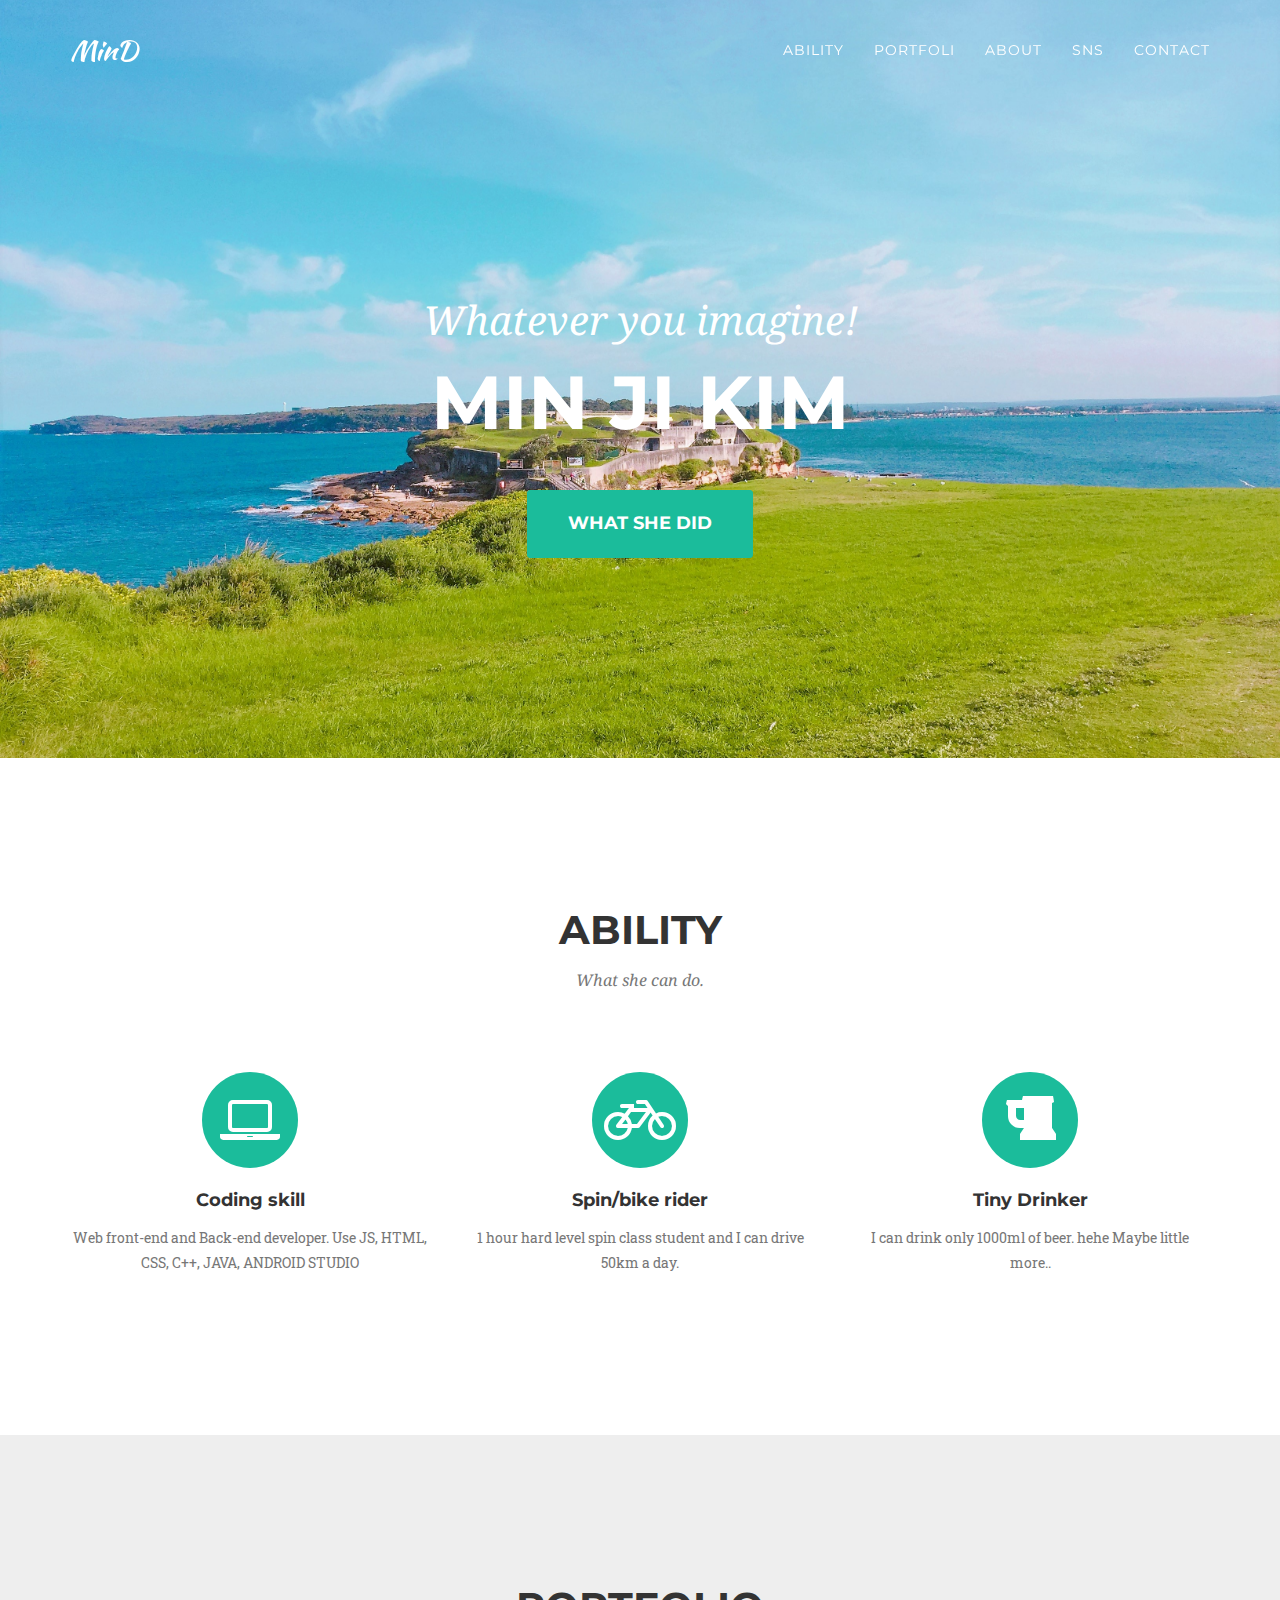
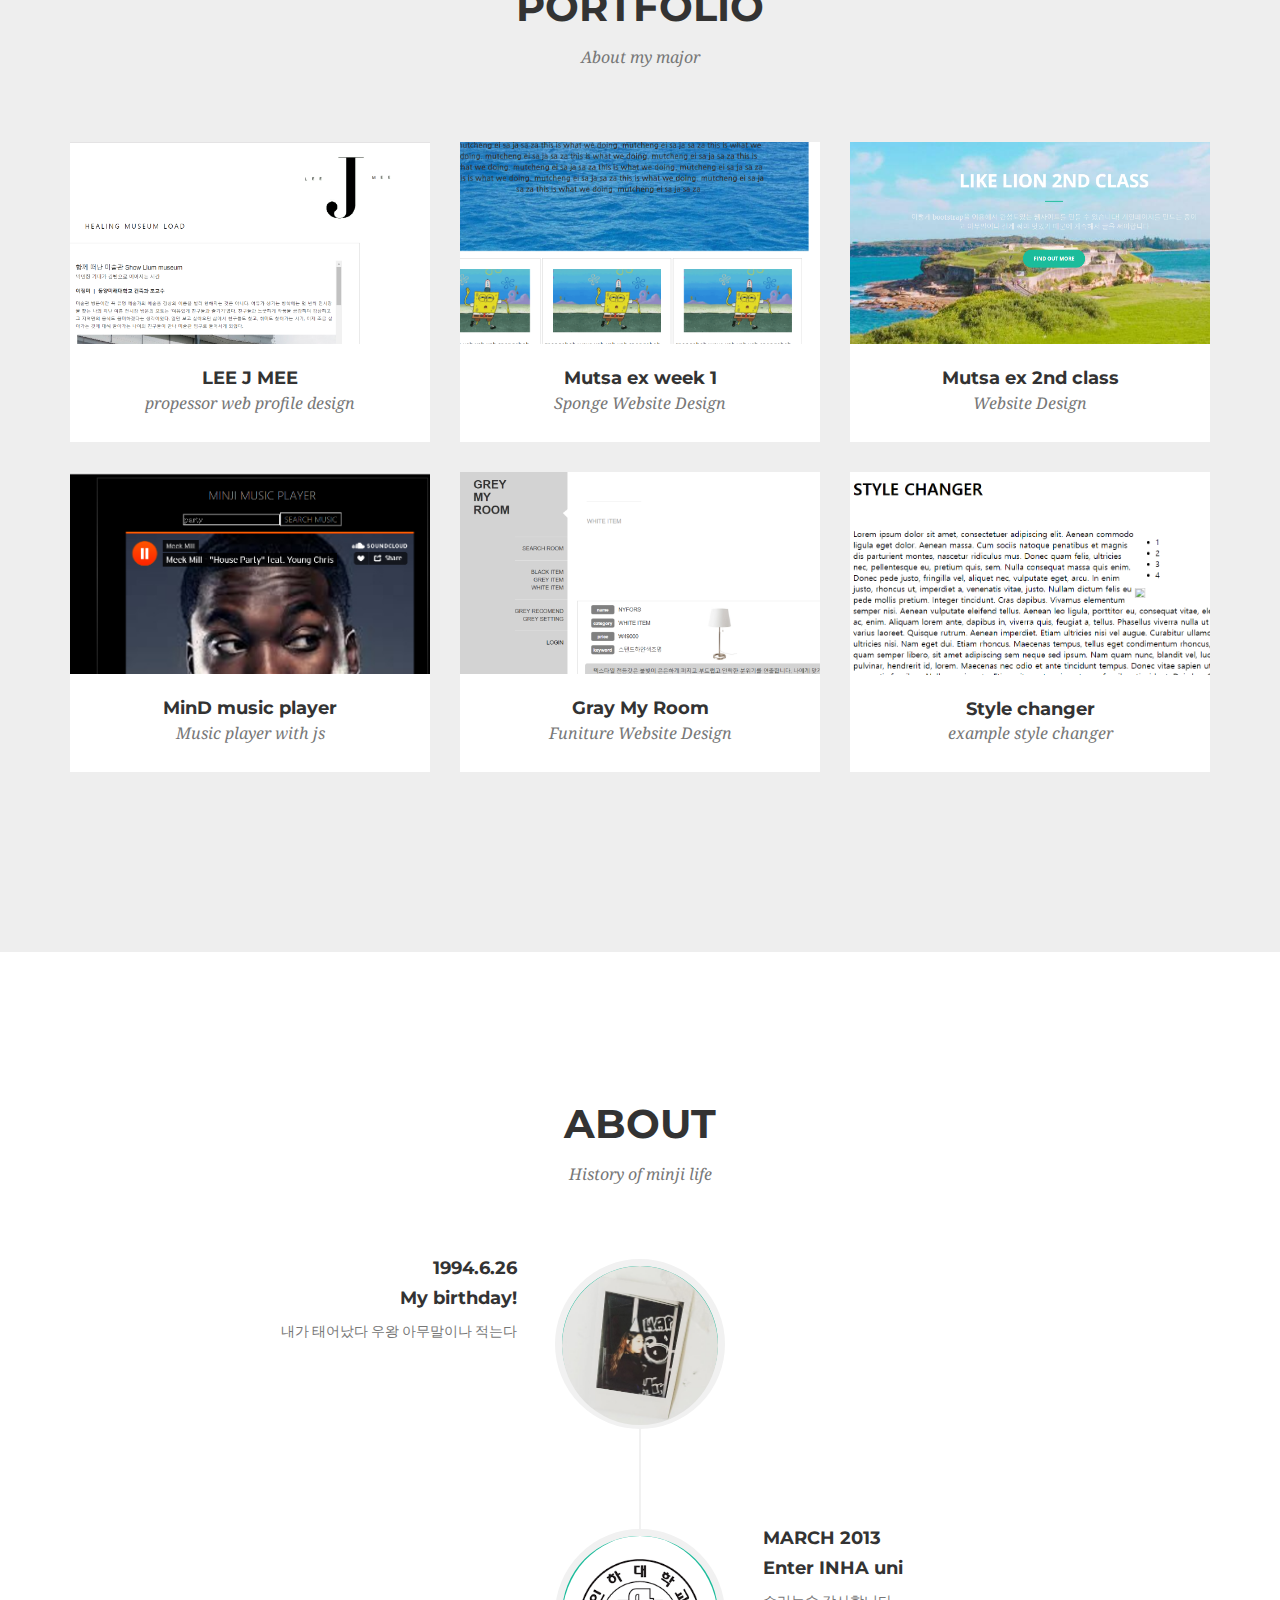
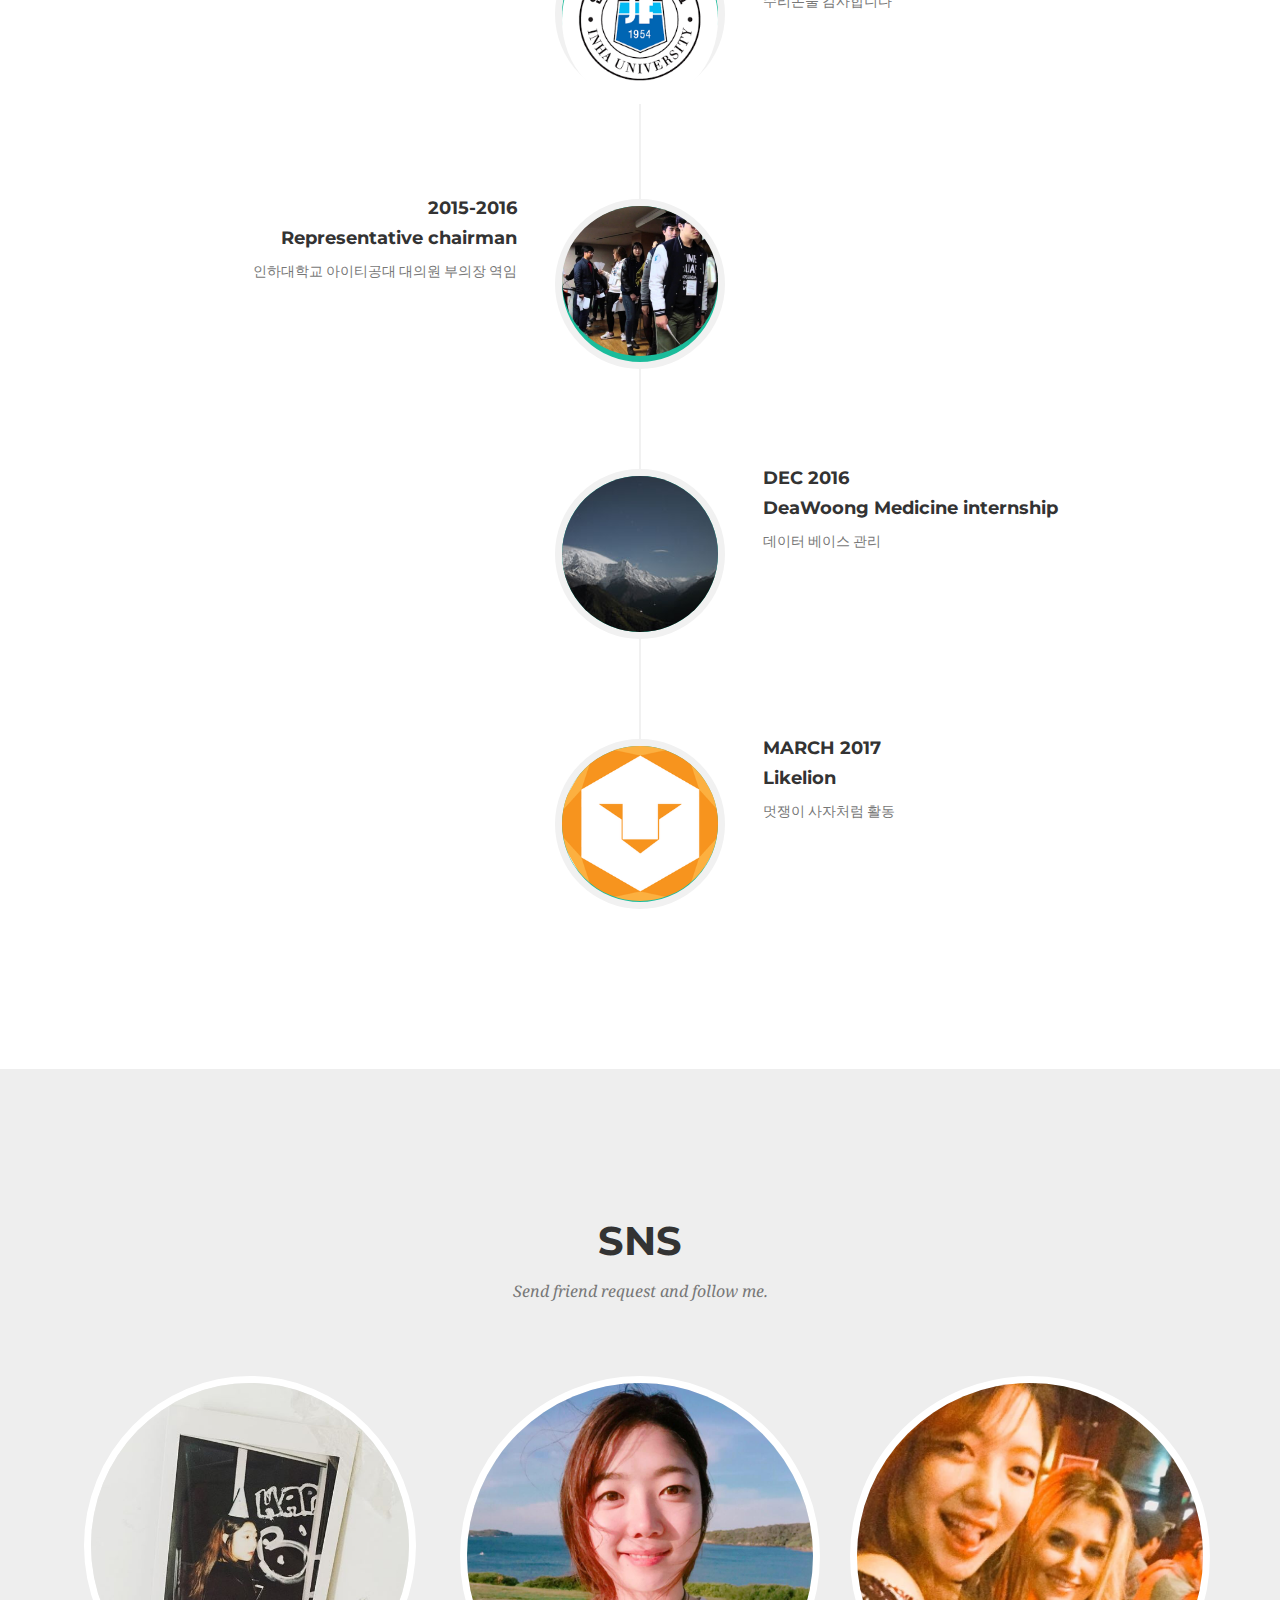
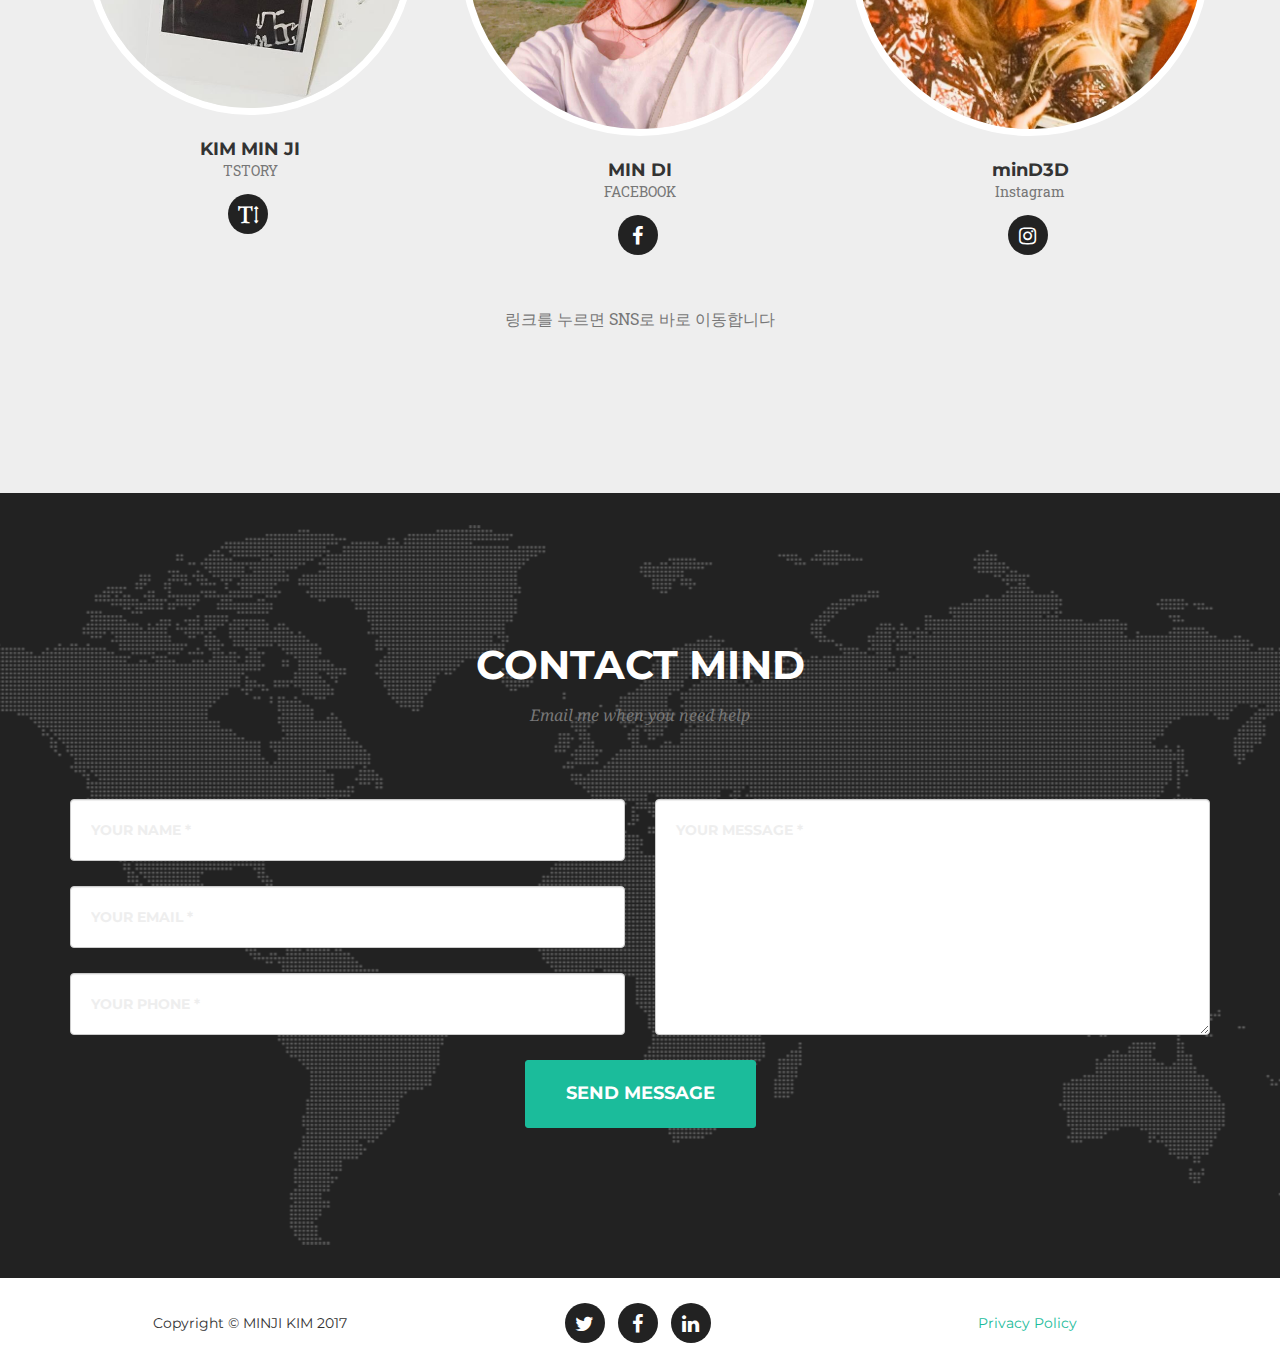
==== index.html @ a7396b7a "a" ====
<!DOCTYPE html>
<html lang="en">

<head>

    <meta charset="utf-8">
    <meta http-equiv="X-UA-Compatible" content="IE=edge">
    <meta name="viewport" content="width=device-width, initial-scale=1">
    <meta name="description" content="">
    <meta name="author" content="">

    <title>MinD profile</title>

    <!-- Bootstrap Core CSS -->
    <link href="vendor/bootstrap/css/bootstrap.min.css" rel="stylesheet">

    <!-- Custom Fonts -->
    <link href="vendor/font-awesome/css/font-awesome.min.css" rel="stylesheet" type="text/css">
    <link href="https://fonts.googleapis.com/css?family=Montserrat:400,700" rel="stylesheet" type="text/css">
    <link href='https://fonts.googleapis.com/css?family=Kaushan+Script' rel='stylesheet' type='text/css'>
    <link href='https://fonts.googleapis.com/css?family=Droid+Serif:400,700,400italic,700italic' rel='stylesheet' type='text/css'>
    <link href='https://fonts.googleapis.com/css?family=Roboto+Slab:400,100,300,700' rel='stylesheet' type='text/css'>

    <!-- Theme CSS -->
    <link href="css/agency.min.css" rel="stylesheet">

    <!-- HTML5 Shim and Respond.js IE8 support of HTML5 elements and media queries -->
    <!-- WARNING: Respond.js doesn't work if you view the page via file:// -->
    <!--[if lt IE 9]>
        <script src="https://oss.maxcdn.com/libs/html5shiv/3.7.0/html5shiv.js" integrity="sha384-0s5Pv64cNZJieYFkXYOTId2HMA2Lfb6q2nAcx2n0RTLUnCAoTTsS0nKEO27XyKcY" crossorigin="anonymous"></script>
        <script src="https://oss.maxcdn.com/libs/respond.js/1.4.2/respond.min.js" integrity="sha384-ZoaMbDF+4LeFxg6WdScQ9nnR1QC2MIRxA1O9KWEXQwns1G8UNyIEZIQidzb0T1fo" crossorigin="anonymous"></script>
    <![endif]-->

</head>

<body id="page-top" class="index">

    <!-- Navigation -->
    <nav id="mainNav" class="navbar navbar-default navbar-custom navbar-fixed-top">
        <div class="container">
            <!-- Brand and toggle get grouped for better mobile display -->
            <div class="navbar-header page-scroll">
                <button type="button" class="navbar-toggle" data-toggle="collapse" data-target="#bs-example-navbar-collapse-1">
                    <span class="sr-only">Toggle navigation</span> Menu <i class="fa fa-bars"></i>
                </button>
                <a class="navbar-brand page-scroll" href="#page-top">MinD</a>
            </div>

            <!-- Collect the nav links, forms, and other content for toggling -->
            <div class="collapse navbar-collapse" id="bs-example-navbar-collapse-1">
                <ul class="nav navbar-nav navbar-right">
                    <li class="hidden">
                        <a href="#page-top"></a>
                    </li>
                    <li>
                        <a class="page-scroll" href="#services">Ability</a>
                    </li>
                    <li>
                        <a class="page-scroll" href="#portfolio">Portfoli</a>
                    </li>
                    <li>
                        <a class="page-scroll" href="#about">About</a>
                    </li>
                    <li>
                        <a class="page-scroll" href="#team">SNS</a>
                    </li>
                    <li>
                        <a class="page-scroll" href="#contact">Contact</a>
                    </li>
                </ul>
            </div>
            <!-- /.navbar-collapse -->
        </div>
        <!-- /.container-fluid -->
    </nav>

    <!-- Header -->
    <header>
        <div class="container">
            <div class="intro-text">
                <div class="intro-lead-in">Whatever you imagine!</div>
                <div class="intro-heading">MIN JI KIM</div>
                <a href="#services" class="page-scroll btn btn-xl">WHAT SHE DID</a>
            </div>
        </div>
    </header>

    <!-- Services Section -->
    <section id="services">
        <div class="container">
            <div class="row">
                <div class="col-lg-12 text-center">
                    <h2 class="section-heading">ability</h2>
                    <h3 class="section-subheading text-muted">What she can do.</h3>
                </div>
            </div>
            <div class="row text-center">
                <div class="col-md-4">
                    <span class="fa-stack fa-4x">
                        <i class="fa fa-circle fa-stack-2x text-primary"></i>
                        <i class="fa fa-laptop fa-stack-1x fa-inverse"></i>
                    </span>
                    <h4 class="service-heading">Coding skill</h4>
                    <p class="text-muted">Web front-end and Back-end developer. Use JS, HTML, CSS, C++, JAVA, ANDROID STUDIO</p>
                </div>
                <div class="col-md-4">
                    <span class="fa-stack fa-4x">
                        <i class="fa fa-circle fa-stack-2x text-primary"></i>
                        <i class="fa fa-bicycle fa-stack-1x fa-inverse"></i>
                    </span>
                    <h4 class="service-heading">Spin/bike rider </h4>
                    <p class="text-muted">1 hour hard level spin class student and I can drive 50km a day.</p>
                </div>
                <div class="col-md-4">
                    <span class="fa-stack fa-4x">
                        <i class="fa fa-circle fa-stack-2x text-primary"></i>
                        <i class="fa fa-beer fa-stack-1x fa-inverse"></i>
                    </span>
                    <h4 class="service-heading">Tiny Drinker</h4>
                    <p class="text-muted">I can drink only 1000ml of beer. hehe Maybe little more..</p>
                </div>
            </div>
        </div>
    </section>

    <!-- Portfolio Grid Section -->
    <section id="portfolio" class="bg-light-gray">
        <div class="container">
            <div class="row">
                <div class="col-lg-12 text-center">
                    <h2 class="section-heading">Portfolio</h2>
                    <h3 class="section-subheading text-muted">About my major</h3>
                </div>
            </div>
            <div class="row">
                <div class="col-md-4 col-sm-6 portfolio-item">
                    <a href="#" class="portfolio-link" data-toggle="modal">
                        <div class="portfolio-hover">
                            <div class="portfolio-hover-content">
                                <i class="fa fa-plus fa-3x"></i>
                            </div>
                        </div>
                        <img src="img/portfolio/roundicons.png" class="img-responsive port" alt="">
                    </a>
                    <div class="portfolio-caption">
                        <h4>LEE J MEE</h4>
                        <p class="text-muted">propessor web profile design</p>
                    </div>
                </div>
                <div class="col-md-4 col-sm-6 portfolio-item">
                    <a href="#" class="portfolio-link" data-toggle="modal">
                        <div class="portfolio-hover">
                            <div class="portfolio-hover-content">
                                <i class="fa fa-plus fa-3x"></i>
                            </div>
                        </div>
                        <img src="img/portfolio/startup-framework.png" class="img-responsive port" alt="">
                    </a>
                    <div class="portfolio-caption">
                        <h4>Mutsa ex week 1</h4>
                        <p class="text-muted">Sponge Website Design</p>
                    </div>
                </div>
                <div class="col-md-4 col-sm-6 portfolio-item">
                    <a href="#" class="portfolio-link" data-toggle="modal">
                        <div class="portfolio-hover">
                            <div class="portfolio-hover-content">
                                <i class="fa fa-plus fa-3x"></i>
                            </div>
                        </div>
                        <img src="img/portfolio/treehouse.png" class="img-responsive port" alt="">
                    </a>
                    <div class="portfolio-caption">
                        <h4>Mutsa ex 2nd class</h4>
                        <p class="text-muted">Website Design</p>
                    </div>
                </div>
            </div>
            <div class="row">
              <div class="col-md-4 col-sm-6 portfolio-item">
                  <a href="#" class="portfolio-link" data-toggle="modal">
                      <div class="portfolio-hover">
                          <div class="portfolio-hover-content">
                              <i class="fa fa-plus fa-3x"></i>
                          </div>
                      </div>
                      <img src="img/portfolio/golden.png" class="img-responsive port" alt="">
                  </a>
                  <div class="portfolio-caption">
                      <h4>MinD music player</h4>
                      <p class="text-muted">Music player with js</p>
                  </div>
              </div>
              <div class="col-md-4 col-sm-6 portfolio-item">
                  <a href="#" class="portfolio-link" data-toggle="modal">
                      <div class="portfolio-hover">
                          <div class="portfolio-hover-content">
                              <i class="fa fa-plus fa-3x"></i>
                          </div>
                      </div>
                      <img src="img/portfolio/escape.png" class="img-responsive port" alt="">
                  </a>
                  <div class="portfolio-caption">
                      <h4>Gray My Room</h4>
                      <p class="text-muted">Funiture Website Design</p>
                  </div>
              </div>
              <div class="col-md-4 col-sm-6 portfolio-item">
                  <a href="#" class="portfolio-link" data-toggle="modal">
                      <div class="portfolio-hover">
                          <div class="portfolio-hover-content">
                              <i class="fa fa-plus fa-3x"></i>
                          </div>
                      </div>
                      <img src="img/portfolio/dreams.png" class="img-responsive port" alt="">
                  </a>
                  <div class="portfolio-caption">
                      <h4>Style changer</h4>
                      <p class="text-muted">example style changer</p>
                  </div>
              </div>
            </div>
          </div>

        </div>

    </section>

    <!-- About Section -->
    <section id="about">
        <div class="container">
            <div class="row">
                <div class="col-lg-12 text-center">
                    <h2 class="section-heading">About</h2>
                    <h3 class="section-subheading text-muted">History of minji life</h3>
                </div>
            </div>
            <div class="row">
                <div class="col-lg-12">
                    <ul class="timeline">
                        <li>
                            <div class="timeline-image">
                                <img class="img-circle img-responsive" src="img/about/1.jpg" alt="">
                            </div>
                            <div class="timeline-panel">
                                <div class="timeline-heading">
                                    <h4>1994.6.26</h4>
                                    <h4 class="subheading">My birthday!</h4>
                                </div>
                                <div class="timeline-body">
                                    <p class="text-muted">내가 태어났다 우왕 아무말이나 적는다 </p>
                                </div>
                            </div>
                        </li>
                        <li class="timeline-inverted">
                            <div class="timeline-image">
                                <img class="img-circle img-responsive" src="img/about/2.jpg" alt="">
                            </div>
                            <div class="timeline-panel">
                                <div class="timeline-heading">
                                    <h4>March 2013</h4>
                                    <h4 class="subheading">Enter INHA uni</h4>
                                </div>
                                <div class="timeline-body">
                                    <p class="text-muted">수리논술 감사합니다</p>
                                </div>
                            </div>
                        </li>
                        <li>
                            <div class="timeline-image">
                                <img class="img-circle img-responsive" src="img/about/3.jpg" alt="">
                            </div>
                            <div class="timeline-panel">
                                <div class="timeline-heading">
                                    <h4>2015-2016</h4>
                                    <h4 class="subheading">Representative chairman</h4>
                                </div>
                                <div class="timeline-body">
                                    <p class="text-muted">인하대학교 아이티공대 대의원 부의장 역임</p>
                                </div>
                            </div>
                        </li>
                        <li class="timeline-inverted">
                            <div class="timeline-image">
                                <img class="img-circle img-responsive" src="img/about/4.jpg" alt="">
                            </div>
                            <div class="timeline-panel">
                                <div class="timeline-heading">
                                    <h4>Dec 2016</h4>
                                    <h4 class="subheading">DeaWoong Medicine internship</h4>
                                </div>
                                <div class="timeline-body">
                                    <p class="text-muted">데이터 베이스 관리</p>
                                </div>
                            </div>
                        </li>  <li class="timeline-inverted">
                              <div class="timeline-image">
                                  <img class="img-circle img-responsive" src="img/about/5.jpg" alt="">
                              </div>
                              <div class="timeline-panel">
                                  <div class="timeline-heading">
                                      <h4>March 2017</h4>
                                      <h4 class="subheading">Likelion</h4>
                                  </div>
                                  <div class="timeline-body">
                                      <p class="text-muted">멋쟁이 사자처럼 활동</p>
                                  </div>
                              </div>
                          </li>
                    </ul>
                </div>
            </div>
        </div>
    </section>

    <!-- Team Section -->
    <section id="team" class="bg-light-gray">
        <div class="container">
            <div class="row">
                <div class="col-lg-12 text-center">
                    <h2 class="section-heading">SNS</h2>
                    <h3 class="section-subheading text-muted">Send friend request and follow me.</h3>
                </div>
            </div>
            <div class="row">
                <div class="col-sm-4">
                    <div class="team-member">
                        <img src="img/team/1.jpg" class="img-responsive img-circle" alt="">
                        <h4>KIM MIN JI</h4>
                        <p class="text-muted">TSTORY</p>
                        <ul class="list-inline social-buttons">
                            <li><a href="#"><i class="fa fa-text-height"></i></a>
                            </li>
                        </ul>
                    </div>
                </div>
                <div class="col-sm-4">
                    <div class="team-member">
                        <img src="img/team/2.jpg" class="img-responsive img-circle" alt="">
                        <h4>MIN DI</h4>
                        <p class="text-muted">FACEBOOK</p>
                        <ul class="list-inline social-buttons">
                            <li><a href="https://www.facebook.com/minD3D"><i class="fa fa-facebook"></i></a>
                            </li>
                        </ul>
                    </div>
                </div>
                <div class="col-sm-4">
                    <div class="team-member">
                        <img src="img/team/3.jpg" class="img-responsive img-circle" alt="">
                        <h4>minD3D</h4>
                        <p class="text-muted">Instagram</p>
                        <ul class="list-inline social-buttons">
                            <li><a href="https://www.instagram.com/mind3d/"><i class="fa fa-instagram"></i></a>
                            </li>
                        </ul>
                    </div>
                </div>
            </div>
            <div class="row">
                <div class="col-lg-8 col-lg-offset-2 text-center">
                    <p class="large text-muted">링크를 누르면 SNS로 바로 이동합니다</p>
                </div>
            </div>
        </div>
    </section>

    <!-- Contact Section -->
    <section id="contact">
        <div class="container">
            <div class="row">
                <div class="col-lg-12 text-center">
                    <h2 class="section-heading">Contact MIND</h2>
                    <h3 class="section-subheading text-muted">Email me when you need help</h3>
                </div>
            </div>
            <div class="row">
                <div class="col-lg-12">
                    <form name="sentMessage" id="contactForm" novalidate>
                        <div class="row">
                            <div class="col-md-6">
                                <div class="form-group">
                                    <input type="text" class="form-control" placeholder="Your Name *" id="name" required data-validation-required-message="Please enter your name.">
                                    <p class="help-block text-danger"></p>
                                </div>
                                <div class="form-group">
                                    <input type="email" class="form-control" placeholder="Your Email *" id="email" required data-validation-required-message="Please enter your email address.">
                                    <p class="help-block text-danger"></p>
                                </div>
                                <div class="form-group">
                                    <input type="tel" class="form-control" placeholder="Your Phone *" id="phone" required data-validation-required-message="Please enter your phone number.">
                                    <p class="help-block text-danger"></p>
                                </div>
                            </div>
                            <div class="col-md-6">
                                <div class="form-group">
                                    <textarea class="form-control" placeholder="Your Message *" id="message" required data-validation-required-message="Please enter a message."></textarea>
                                    <p class="help-block text-danger"></p>
                                </div>
                            </div>
                            <div class="clearfix"></div>
                            <div class="col-lg-12 text-center">
                                <div id="success"></div>
                                <button type="submit" class="btn btn-xl">Send Message</button>
                            </div>
                        </div>
                    </form>
                </div>
            </div>
        </div>
    </section>

    <footer>
        <div class="container">
            <div class="row">
                <div class="col-md-4">
                    <span class="copyright">Copyright &copy; MINJI KIM 2017</span>
                </div>
                <div class="col-md-4">
                    <ul class="list-inline social-buttons">
                        <li><a href="#"><i class="fa fa-twitter"></i></a>
                        </li>
                        <li><a href="https://www.facebook.com/minD3D"><i class="fa fa-facebook"></i></a>
                        </li>
                        <li><a href="#"><i class="fa fa-linkedin"></i></a>
                        </li>
                    </ul>
                </div>
                <div class="col-md-4">
                    <ul class="list-inline quicklinks">
                        <li><a href="#">Privacy Policy</a>
                        </li>
                    </ul>
                </div>
            </div>
        </div>
    </footer>

    <!-- Portfolio Modals -->
    <!-- Use the modals below to showcase details about your portfolio projects! -->

    <!-- Portfolio Modal 1 -->
    <div class="portfolio-modal modal fade" id="portfolioModal1" tabindex="-1" role="dialog" aria-hidden="true">
        <div class="modal-dialog">
            <div class="modal-content">
                <div class="close-modal" data-dismiss="modal">
                    <div class="lr">
                        <div class="rl">
                        </div>
                    </div>
                </div>
                <div class="container">
                    <div class="row">
                        <div class="col-lg-8 col-lg-offset-2">
                            <div class="modal-body">
                                <!-- Project Details Go Here -->
                                <h2>Project Name</h2>
                                <p class="item-intro text-muted">Lorem ipsum dolor sit amet consectetur.</p>
                                <img class="img-responsive img-centered" src="img/portfolio/roundicons-free.png" alt="">
                                <p>Use this area to describe your project. Lorem ipsum dolor sit amet, consectetur adipisicing elit. Est blanditiis dolorem culpa incidunt minus dignissimos deserunt repellat aperiam quasi sunt officia expedita beatae cupiditate, maiores repudiandae, nostrum, reiciendis facere nemo!</p>
                                <p>
                                    <strong>Want these icons in this portfolio item sample?</strong>You can download 60 of them for free, courtesy of <a href="https://getdpd.com/cart/hoplink/18076?referrer=bvbo4kax5k8ogc">RoundIcons.com</a>, or you can purchase the 1500 icon set <a href="https://getdpd.com/cart/hoplink/18076?referrer=bvbo4kax5k8ogc">here</a>.</p>
                                <ul class="list-inline">
                                    <li>Date: July 2014</li>
                                    <li>Client: Round Icons</li>
                                    <li>Category: Graphic Design</li>
                                </ul>
                                <button type="button" class="btn btn-primary" data-dismiss="modal"><i class="fa fa-times"></i> Close Project</button>
                            </div>
                        </div>
                    </div>
                </div>
            </div>
        </div>
    </div>

    <!-- Portfolio Modal 2 -->
    <div class="portfolio-modal modal fade" id="portfolioModal2" tabindex="-1" role="dialog" aria-hidden="true">
        <div class="modal-dialog">
            <div class="modal-content">
                <div class="close-modal" data-dismiss="modal">
                    <div class="lr">
                        <div class="rl">
                        </div>
                    </div>
                </div>
                <div class="container">
                    <div class="row">
                        <div class="col-lg-8 col-lg-offset-2">
                            <div class="modal-body">
                                <h2>Project Heading</h2>
                                <p class="item-intro text-muted">Lorem ipsum dolor sit amet consectetur.</p>
                                <img class="img-responsive img-centered" src="img/portfolio/startup-framework-preview.png" alt="">
                                <p><a href="http://designmodo.com/startup/?u=787">Startup Framework</a> is a website builder for professionals. Startup Framework contains components and complex blocks (PSD+HTML Bootstrap themes and templates) which can easily be integrated into almost any design. All of these components are made in the same style, and can easily be integrated into projects, allowing you to create hundreds of solutions for your future projects.</p>
                                <p>You can preview Startup Framework <a href="http://designmodo.com/startup/?u=787">here</a>.</p>
                                <button type="button" class="btn btn-primary" data-dismiss="modal"><i class="fa fa-times"></i> Close Project</button>
                            </div>
                        </div>
                    </div>
                </div>
            </div>
        </div>
    </div>

    <!-- Portfolio Modal 3 -->
    <div class="portfolio-modal modal fade" id="portfolioModal3" tabindex="-1" role="dialog" aria-hidden="true">
        <div class="modal-dialog">
            <div class="modal-content">
                <div class="close-modal" data-dismiss="modal">
                    <div class="lr">
                        <div class="rl">
                        </div>
                    </div>
                </div>
                <div class="container">
                    <div class="row">
                        <div class="col-lg-8 col-lg-offset-2">
                            <div class="modal-body">
                                <!-- Project Details Go Here -->
                                <h2>Project Name</h2>
                                <p class="item-intro text-muted">Lorem ipsum dolor sit amet consectetur.</p>
                                <img class="img-responsive img-centered" src="img/portfolio/treehouse-preview.png" alt="">
                                <p>Treehouse is a free PSD web template built by <a href="https://www.behance.net/MathavanJaya">Mathavan Jaya</a>. This is bright and spacious design perfect for people or startup companies looking to showcase their apps or other projects.</p>
                                <p>You can download the PSD template in this portfolio sample item at <a href="http://freebiesxpress.com/gallery/treehouse-free-psd-web-template/">FreebiesXpress.com</a>.</p>
                                <button type="button" class="btn btn-primary" data-dismiss="modal"><i class="fa fa-times"></i> Close Project</button>
                            </div>
                        </div>
                    </div>
                </div>
            </div>
        </div>
    </div>

    <!-- Portfolio Modal 4 -->
    <div class="portfolio-modal modal fade" id="portfolioModal4" tabindex="-1" role="dialog" aria-hidden="true">
        <div class="modal-dialog">
            <div class="modal-content">
                <div class="close-modal" data-dismiss="modal">
                    <div class="lr">
                        <div class="rl">
                        </div>
                    </div>
                </div>
                <div class="container">
                    <div class="row">
                        <div class="col-lg-8 col-lg-offset-2">
                            <div class="modal-body">
                                <!-- Project Details Go Here -->
                                <h2>Project Name</h2>
                                <p class="item-intro text-muted">Lorem ipsum dolor sit amet consectetur.</p>
                                <img class="img-responsive img-centered" src="img/portfolio/golden-preview.png" alt="">
                                <p>Start Bootstrap's Agency theme is based on Golden, a free PSD website template built by <a href="https://www.behance.net/MathavanJaya">Mathavan Jaya</a>. Golden is a modern and clean one page web template that was made exclusively for Best PSD Freebies. This template has a great portfolio, timeline, and meet your team sections that can be easily modified to fit your needs.</p>
                                <p>You can download the PSD template in this portfolio sample item at <a href="http://freebiesxpress.com/gallery/golden-free-one-page-web-template/">FreebiesXpress.com</a>.</p>
                                <button type="button" class="btn btn-primary" data-dismiss="modal"><i class="fa fa-times"></i> Close Project</button>
                            </div>
                        </div>
                    </div>
                </div>
            </div>
        </div>
    </div>

    <!-- Portfolio Modal 5 -->
    <div class="portfolio-modal modal fade" id="portfolioModal5" tabindex="-1" role="dialog" aria-hidden="true">
        <div class="modal-dialog">
            <div class="modal-content">
                <div class="close-modal" data-dismiss="modal">
                    <div class="lr">
                        <div class="rl">
                        </div>
                    </div>
                </div>
                <div class="container">
                    <div class="row">
                        <div class="col-lg-8 col-lg-offset-2">
                            <div class="modal-body">
                                <!-- Project Details Go Here -->
                                <h2>Project Name</h2>
                                <p class="item-intro text-muted">Lorem ipsum dolor sit amet consectetur.</p>
                                <img class="img-responsive img-centered" src="img/portfolio/escape-preview.png" alt="">
                                <p>Escape is a free PSD web template built by <a href="https://www.behance.net/MathavanJaya">Mathavan Jaya</a>. Escape is a one page web template that was designed with agencies in mind. This template is ideal for those looking for a simple one page solution to describe your business and offer your services.</p>
                                <p>You can download the PSD template in this portfolio sample item at <a href="http://freebiesxpress.com/gallery/escape-one-page-psd-web-template/">FreebiesXpress.com</a>.</p>
                                <button type="button" class="btn btn-primary" data-dismiss="modal"><i class="fa fa-times"></i> Close Project</button>
                            </div>
                        </div>
                    </div>
                </div>
            </div>
        </div>
    </div>

    <!-- Portfolio Modal 6 -->
    <div class="portfolio-modal modal fade" id="portfolioModal6" tabindex="-1" role="dialog" aria-hidden="true">
        <div class="modal-dialog">
            <div class="modal-content">
                <div class="close-modal" data-dismiss="modal">
                    <div class="lr">
                        <div class="rl">
                        </div>
                    </div>
                </div>
                <div class="container">
                    <div class="row">
                        <div class="col-lg-8 col-lg-offset-2">
                            <div class="modal-body">
                                <!-- Project Details Go Here -->
                                <h2>Project Name</h2>
                                <p class="item-intro text-muted">Lorem ipsum dolor sit amet consectetur.</p>
                                <img class="img-responsive img-centered" src="img/portfolio/dreams-preview.png" alt="">
                                <p>Dreams is a free PSD web template built by <a href="https://www.behance.net/MathavanJaya">Mathavan Jaya</a>. Dreams is a modern one page web template designed for almost any purpose. It’s a beautiful template that’s designed with the Bootstrap framework in mind.</p>
                                <p>You can download the PSD template in this portfolio sample item at <a href="http://freebiesxpress.com/gallery/dreams-free-one-page-web-template/">FreebiesXpress.com</a>.</p>
                                <button type="button" class="btn btn-primary" data-dismiss="modal"><i class="fa fa-times"></i> Close Project</button>
                            </div>
                        </div>
                    </div>
                </div>
            </div>
        </div>
    </div>

    <!-- jQuery -->
    <script src="vendor/jquery/jquery.min.js"></script>

    <!-- Bootstrap Core JavaScript -->
    <script src="vendor/bootstrap/js/bootstrap.min.js"></script>

    <!-- Plugin JavaScript -->
    <script src="https://cdnjs.cloudflare.com/ajax/libs/jquery-easing/1.3/jquery.easing.min.js" integrity="sha384-mE6eXfrb8jxl0rzJDBRanYqgBxtJ6Unn4/1F7q4xRRyIw7Vdg9jP4ycT7x1iVsgb" crossorigin="anonymous"></script>

    <!-- Contact Form JavaScript -->
    <script src="js/jqBootstrapValidation.js"></script>
    <script src="js/contact_me.js"></script>

    <!-- Theme JavaScript -->
    <script src="js/agency.min.js"></script>

</body>

</html>
---- css/agency.min.css ----
/*!
 * Start Bootstrap - Agency v3.3.7+1 (http://startbootstrap.com/template-overviews/agency)
 * Copyright 2013-2016 Start Bootstrap
 * Licensed under MIT (https://github.com/BlackrockDigital/startbootstrap/blob/gh-pages/LICENSE)
 */.btn-primary.active,.btn-primary:active,.btn-xl.active,.btn-xl:active,.open .dropdown-toggle.btn-primary,.open .dropdown-toggle.btn-xl{background-image:none}body{overflow-x:hidden;font-family:"Roboto Slab","Helvetica Neue",Helvetica,Arial,sans-serif;webkit-tap-highlight-color:#1BBC9B}.btn-primary,.btn-xl,h1,h2,h3,h4,h5,h6{font-family:Montserrat,"Helvetica Neue",Helvetica,Arial,sans-serif;text-transform:uppercase;font-weight:700}.text-muted{color:#777}.text-primary,a{color:#1BBC9B}p{font-size:14px;line-height:1.75}p.large{font-size:16px}a,a.active,a:active,a:focus,a:hover{outline:0}a.active,a:active,a:focus,a:hover{color:#1BBC9B}.img-centered{margin:0 auto}.bg-light-gray{background-color:#eee}.bg-darkest-gray{background-color:#222}.btn-primary{color:#fff;background-color:#1BBC9B;border-color:#1BBC9B}.btn-primary.active,.btn-primary:active,.btn-primary:focus,.btn-primary:hover,.open .dropdown-toggle.btn-primary{color:#fff;background-color:#1BBC9B;border-color:#f6bf01}.btn-primary.disabled,.btn-primary.disabled.active,.btn-primary.disabled:active,.btn-primary.disabled:focus,.btn-primary.disabled:hover,.btn-primary[disabled],.btn-primary[disabled].active,.btn-primary[disabled]:active,.btn-primary[disabled]:focus,.btn-primary[disabled]:hover,fieldset[disabled] .btn-primary,fieldset[disabled] .btn-primary.active,fieldset[disabled] .btn-primary:active,fieldset[disabled] .btn-primary:focus,fieldset[disabled] .btn-primary:hover{background-color:#1BBC9B;border-color:#1BBC9B}.btn-primary .badge{color:#1BBC9B;background-color:#fff}.btn-xl{color:#fff;background-color:#1BBC9B;border-color:#1BBC9B;border-radius:3px;font-size:18px;padding:20px 40px}.btn-xl.active,.btn-xl:active,.btn-xl:focus,.btn-xl:hover,.open .dropdown-toggle.btn-xl{color:#fff;background-color:#1BBC9B;border-color:#f6bf01}.btn-xl.disabled,.btn-xl.disabled.active,.btn-xl.disabled:active,.btn-xl.disabled:focus,.btn-xl.disabled:hover,.btn-xl[disabled],.btn-xl[disabled].active,.btn-xl[disabled]:active,.btn-xl[disabled]:focus,.btn-xl[disabled]:hover,fieldset[disabled] .btn-xl,fieldset[disabled] .btn-xl.active,fieldset[disabled] .btn-xl:active,fieldset[disabled] .btn-xl:focus,fieldset[disabled] .btn-xl:hover{background-color:#1BBC9B;border-color:#1BBC9B}.btn-xl .badge{color:#1BBC9B;background-color:#fff}.navbar-custom{background-color:#222;border-color:transparent}.navbar-custom .navbar-brand{color:white;font-family:"Kaushan Script","Helvetica Neue",Helvetica,Arial,cursive}.navbar-custom .navbar-brand.active,.navbar-custom .navbar-brand:active,.navbar-custom .navbar-brand:focus,.navbar-custom .navbar-brand:hover{color:#1BBC9B}.navbar-custom .nav li a,.navbar-custom .navbar-toggle{font-family:Montserrat,"Helvetica Neue",Helvetica,Arial,sans-serif;color:#fff;text-transform:uppercase}.navbar-custom .navbar-collapse{border-color:rgba(255,255,255,.02)}.navbar-custom .navbar-toggle{background-color:#1BBC9B;border-color:#1BBC9B;font-size:12px}.navbar-custom .navbar-toggle:focus,.navbar-custom .navbar-toggle:hover{background-color:#1BBC9B}.navbar-custom .nav li a{font-weight:400;letter-spacing:1px}.navbar-custom .nav li a:focus,.navbar-custom .nav li a:hover{color:#1BBC9B;outline:0}.navbar-custom .navbar-nav>.active>a{border-radius:0;color:#fff;background-color:#1BBC9B}.navbar-custom .navbar-nav>.active>a:focus,.navbar-custom .navbar-nav>.active>a:hover{color:#fff;background-color:#1BBC9B}@media (min-width:768px){.navbar-custom{background-color:transparent;padding:25px 0;-webkit-transition:padding .3s;-moz-transition:padding .3s;transition:padding .3s;border:none}.navbar-custom .navbar-brand{font-size:2em;-webkit-transition:all .3s;-moz-transition:all .3s;transition:all .3s}.navbar-custom .navbar-nav>.active>a{border-radius:3px}.navbar-custom.affix{background-color:#222;padding:10px 0}.navbar-custom.affix .navbar-brand{font-size:1.5em}}header{background-image:url(../img/header-bg.jpg);background-repeat:no-repeat;background-attachment:scroll;background-position:center center;-webkit-background-size:cover;-moz-background-size:cover;background-size:cover;-o-background-size:cover;text-align:center;color:#fff}header .intro-text{padding-top:100px;padding-bottom:50px}header .intro-text .intro-lead-in{font-family:"Droid Serif","Helvetica Neue",Helvetica,Arial,sans-serif;font-style:italic;font-size:22px;line-height:22px;margin-bottom:25px}header .intro-text .intro-heading{font-family:Montserrat,"Helvetica Neue",Helvetica,Arial,sans-serif;text-transform:uppercase;font-weight:700;font-size:50px;line-height:50px;margin-bottom:25px}@media (min-width:768px){header .intro-text{padding-top:300px;padding-bottom:200px}header .intro-text .intro-lead-in{font-family:"Droid Serif","Helvetica Neue",Helvetica,Arial,sans-serif;font-style:italic;font-size:40px;line-height:40px;margin-bottom:25px}header .intro-text .intro-heading{font-family:Montserrat,"Helvetica Neue",Helvetica,Arial,sans-serif;text-transform:uppercase;font-weight:700;font-size:75px;line-height:75px;margin-bottom:50px}}#portfolio .portfolio-item .portfolio-caption p,section h3.section-subheading{font-family:"Droid Serif","Helvetica Neue",Helvetica,Arial,sans-serif;font-style:italic}section{padding:100px 0}section h2.section-heading{font-size:40px;margin-top:0;margin-bottom:15px}section h3.section-subheading{font-size:16px;text-transform:none;font-weight:400;margin-bottom:75px}@media (min-width:768px){section{padding:150px 0}}.service-heading{margin:15px 0;text-transform:none}#portfolio .portfolio-item{margin:0 0 15px;right:0}#portfolio .portfolio-item .portfolio-link{display:block;position:relative;max-width:400px;margin:0 auto}#portfolio .portfolio-item .portfolio-link .portfolio-hover{background:rgba(254,209,54,.9);position:absolute;width:100%;height:100%;opacity:0;transition:all ease .5s;-webkit-transition:all ease .5s;-moz-transition:all ease .5s}#portfolio .portfolio-item .portfolio-link .portfolio-hover:hover{opacity:1}#portfolio .portfolio-item .portfolio-link .portfolio-hover .portfolio-hover-content{position:absolute;width:100%;height:20px;font-size:20px;text-align:center;top:50%;margin-top:-12px;color:#fff}#portfolio .portfolio-item .portfolio-link .portfolio-hover .portfolio-hover-content i{margin-top:-12px}#portfolio .portfolio-item .portfolio-link .portfolio-hover .portfolio-hover-content h3,#portfolio .portfolio-item .portfolio-link .portfolio-hover .portfolio-hover-content h4{margin:0}#portfolio .portfolio-item .portfolio-caption{max-width:400px;margin:0 auto;background-color:#fff;text-align:center;padding:25px}#portfolio .portfolio-item .portfolio-caption h4{text-transform:none;margin:0}#portfolio .portfolio-item .portfolio-caption p{font-size:16px;margin:0}footer span.copyright,footer ul.quicklinks{font-family:Montserrat,"Helvetica Neue",Helvetica,Arial,sans-serif}#portfolio *{z-index:2}@media (min-width:767px){#portfolio .portfolio-item{margin:0 0 30px}}.timeline{list-style:none;padding:0;position:relative}.timeline:before{top:0;bottom:0;position:absolute;content:"";width:2px;background-color:#f1f1f1;left:40px;margin-left:-1.5px}.timeline>li{margin-bottom:50px;position:relative;min-height:50px}.timeline>li:after,.timeline>li:before{content:" ";display:table}.timeline>li:after{clear:both}.timeline>li .timeline-panel{width:100%;float:right;padding:0 20px 0 100px;position:relative;text-align:left}.timeline>li .timeline-panel:before{border-left-width:0;border-right-width:15px;left:-15px;right:auto}.timeline>li .timeline-panel:after{border-left-width:0;border-right-width:14px;left:-14px;right:auto}.timeline>li .timeline-image{left:0;margin-left:0;width:80px;height:80px;position:absolute;z-index:100;background-color:#1BBC9B;color:#fff;border-radius:100%;border:7px solid #f1f1f1;text-align:center}.timeline>li .timeline-image h4{font-size:10px;margin-top:12px;line-height:14px}.timeline>li.timeline-inverted>.timeline-panel{float:right;text-align:left;padding:0 20px 0 100px}.timeline>li.timeline-inverted>.timeline-panel:before{border-left-width:0;border-right-width:15px;left:-15px;right:auto}.timeline>li.timeline-inverted>.timeline-panel:after{border-left-width:0;border-right-width:14px;left:-14px;right:auto}.timeline>li:last-child{margin-bottom:0}.timeline .timeline-heading h4{margin-top:0;color:inherit}.timeline .timeline-heading h4.subheading{text-transform:none}.timeline .timeline-body>p,.timeline .timeline-body>ul{margin-bottom:0}@media (min-width:768px){.timeline:before{left:50%}.timeline>li{margin-bottom:100px;min-height:100px}.timeline>li .timeline-panel{width:41%;float:left;padding:0 20px 20px 30px;text-align:right}.timeline>li .timeline-image{width:100px;height:100px;left:50%;margin-left:-50px}.timeline>li .timeline-image h4{font-size:13px;margin-top:16px;line-height:18px}.timeline>li.timeline-inverted>.timeline-panel{float:right;text-align:left;padding:0 30px 20px 20px}}@media (min-width:992px){.timeline>li .timeline-panel,.timeline>li.timeline-inverted>.timeline-panel{padding:0 20px 20px}.timeline>li{min-height:150px}.timeline>li .timeline-image{width:150px;height:150px;margin-left:-75px}.timeline>li .timeline-image h4{font-size:18px;margin-top:30px;line-height:26px}}@media (min-width:1200px){.timeline>li{min-height:170px}.timeline>li .timeline-panel{padding:0 20px 20px 100px}.timeline>li .timeline-image{width:170px;height:170px;margin-left:-85px}.timeline>li .timeline-image h4{margin-top:40px}.timeline>li.timeline-inverted>.timeline-panel{padding:0 100px 20px 20px}}.team-member{text-align:center;margin-bottom:50px}.team-member img{margin:0 auto;border:7px solid #fff}.team-member h4{margin-top:25px;margin-bottom:0;text-transform:none}.team-member p{margin-top:0}aside.clients img{margin:50px auto}section#contact{background-color:#222;background-image:url(../img/map-image.png);background-position:center;background-repeat:no-repeat}section#contact .section-heading{color:#fff}section#contact .form-group{margin-bottom:25px}section#contact .form-group input,section#contact .form-group textarea{padding:20px}section#contact .form-group input.form-control{height:auto}section#contact .form-group textarea.form-control{height:236px}section#contact .form-control:focus{border-color:#1BBC9B;box-shadow:none}section#contact ::-webkit-input-placeholder{font-family:Montserrat,"Helvetica Neue",Helvetica,Arial,sans-serif;text-transform:uppercase;font-weight:700;color:#eee}section#contact :-moz-placeholder{font-family:Montserrat,"Helvetica Neue",Helvetica,Arial,sans-serif;text-transform:uppercase;font-weight:700;color:#eee}section#contact ::-moz-placeholder{font-family:Montserrat,"Helvetica Neue",Helvetica,Arial,sans-serif;text-transform:uppercase;font-weight:700;color:#eee}section#contact :-ms-input-placeholder{font-family:Montserrat,"Helvetica Neue",Helvetica,Arial,sans-serif;text-transform:uppercase;font-weight:700;color:#eee}section#contact .text-danger{color:#e74c3c}footer{padding:25px 0;text-align:center}footer span.copyright{line-height:40px;text-transform:uppercase;text-transform:none}footer ul.quicklinks{margin-bottom:0;line-height:40px;text-transform:uppercase;text-transform:none}ul.social-buttons{margin-bottom:0}ul.social-buttons li a{display:block;background-color:#222;height:40px;width:40px;border-radius:100%;font-size:20px;line-height:40px;color:#fff;outline:0;-webkit-transition:all .3s;-moz-transition:all .3s;transition:all .3s}ul.social-buttons li a:active,ul.social-buttons li a:focus,ul.social-buttons li a:hover{background-color:#1BBC9B}.btn.active,.btn:active,.btn:active:focus,.btn:focus{outline:0}.portfolio-modal .modal-dialog{margin:0;height:100%;width:auto}.portfolio-modal .modal-content{border-radius:0;background-clip:border-box;-webkit-box-shadow:none;box-shadow:none;border:none;min-height:100%;padding:100px 0;text-align:center}.portfolio-modal .modal-content h2{margin-bottom:15px;font-size:3em}.portfolio-modal .modal-content p{margin-bottom:30px}.portfolio-modal .modal-content p.item-intro{margin:20px 0 30px;font-family:"Droid Serif","Helvetica Neue",Helvetica,Arial,sans-serif;font-style:italic;font-size:16px}.portfolio-modal .modal-content ul.list-inline{margin-bottom:30px;margin-top:0}.portfolio-modal .modal-content img{margin-bottom:30px}.portfolio-modal .close-modal{position:absolute;width:75px;height:75px;background-color:transparent;top:25px;right:25px;cursor:pointer}.portfolio-modal .close-modal:hover{opacity:.3}.portfolio-modal .close-modal .lr{height:75px;width:1px;margin-left:35px;background-color:#222;transform:rotate(45deg);-ms-transform:rotate(45deg);-webkit-transform:rotate(45deg);z-index:1051}.portfolio-modal .close-modal .lr .rl{height:75px;width:1px;background-color:#222;transform:rotate(90deg);-ms-transform:rotate(90deg);-webkit-transform:rotate(90deg);z-index:1052}.portfolio-modal; .modal-backdrop{opacity:0;display:none}::-moz-selection{text-shadow:none;background:#1BBC9B}::selection{text-shadow:none;background:#1BBC9B}img::selection{background:0 0}img::-moz-selection{background:0 0};section img{width: 300px;};.port img{width: 400px;height: 180px;};
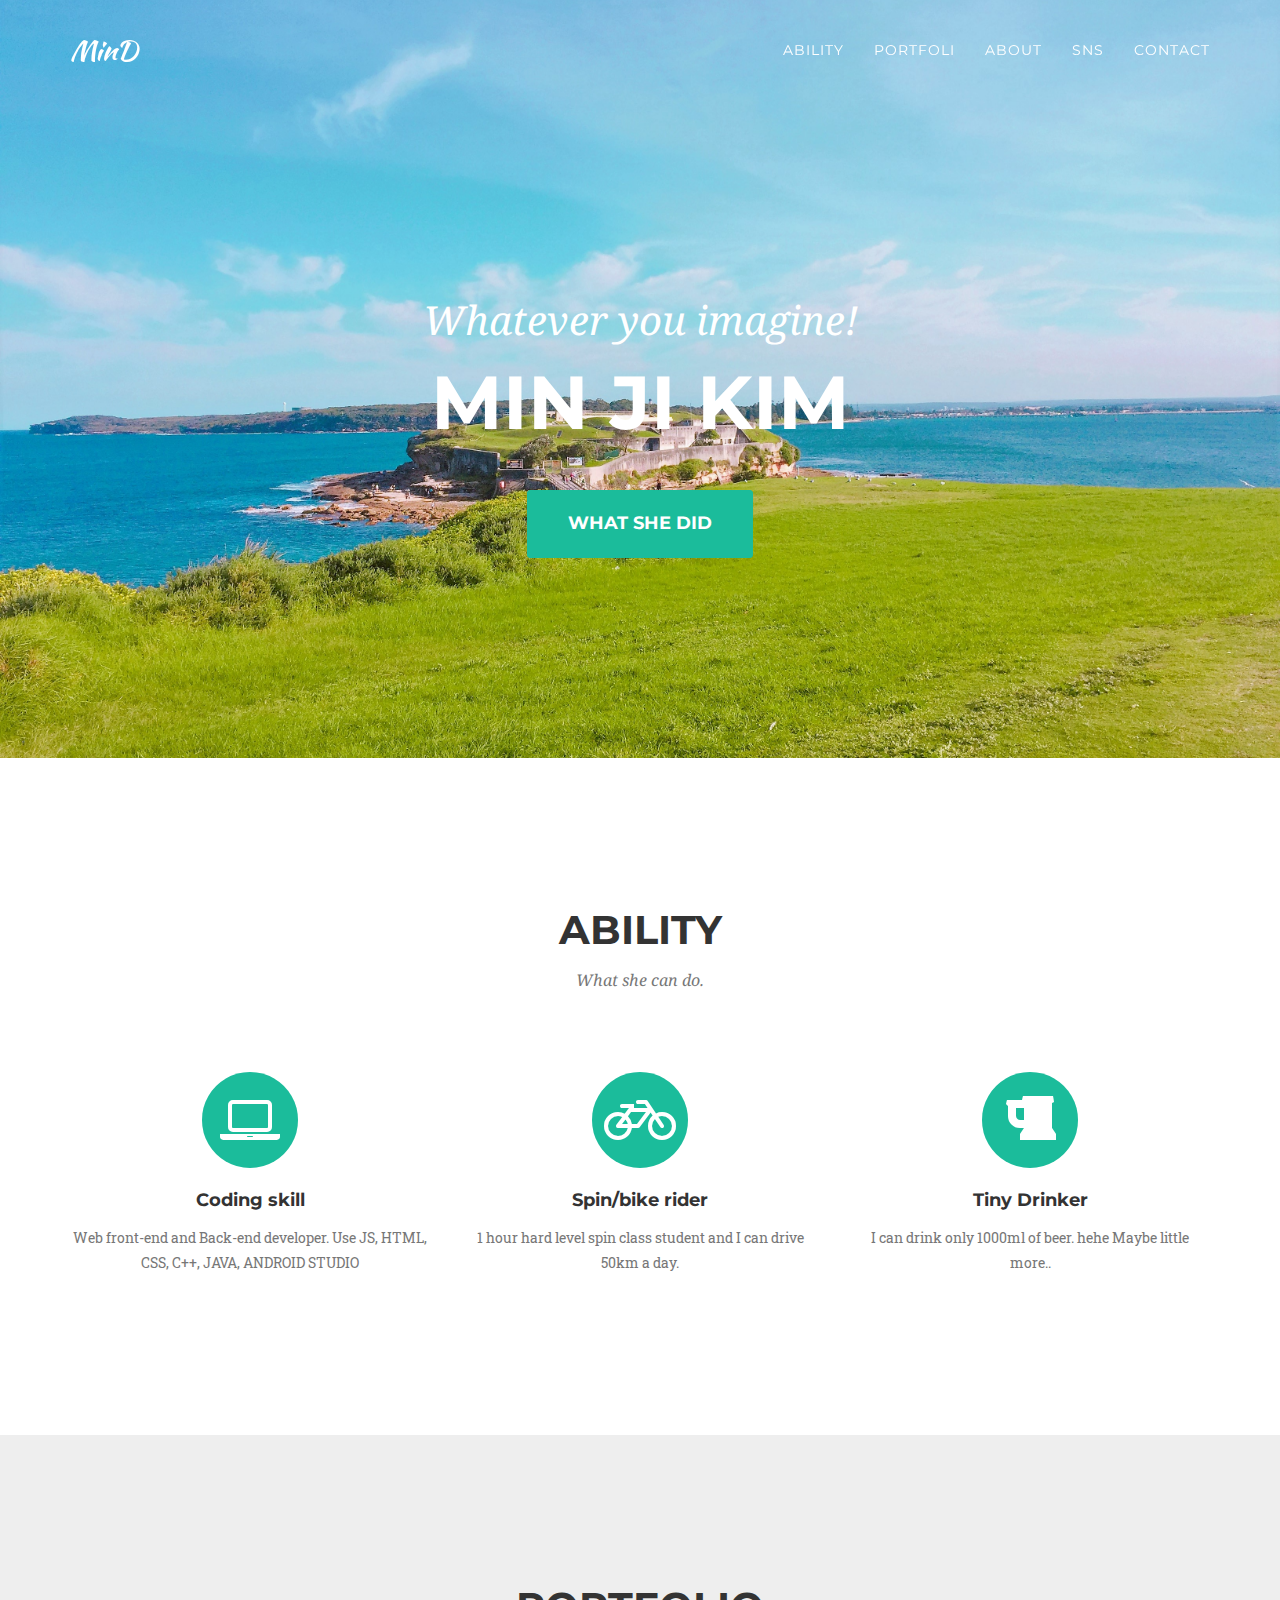
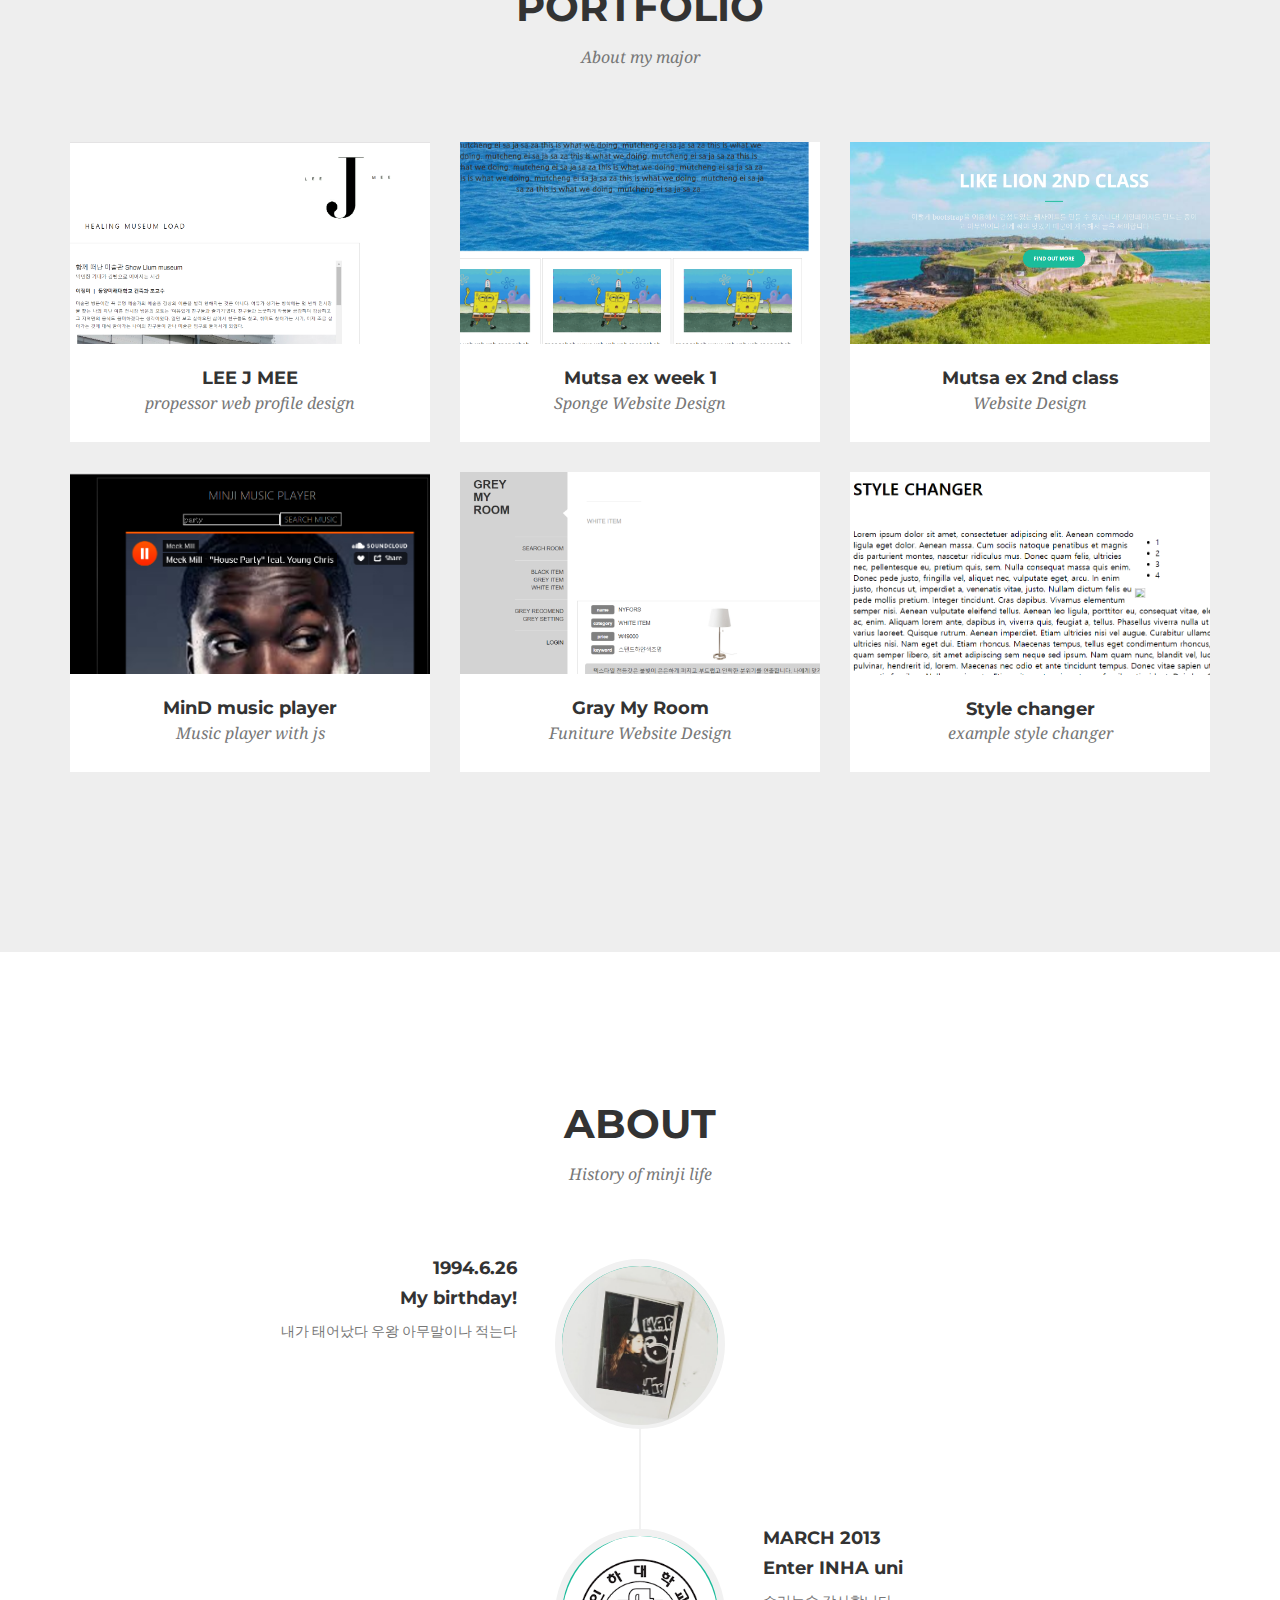
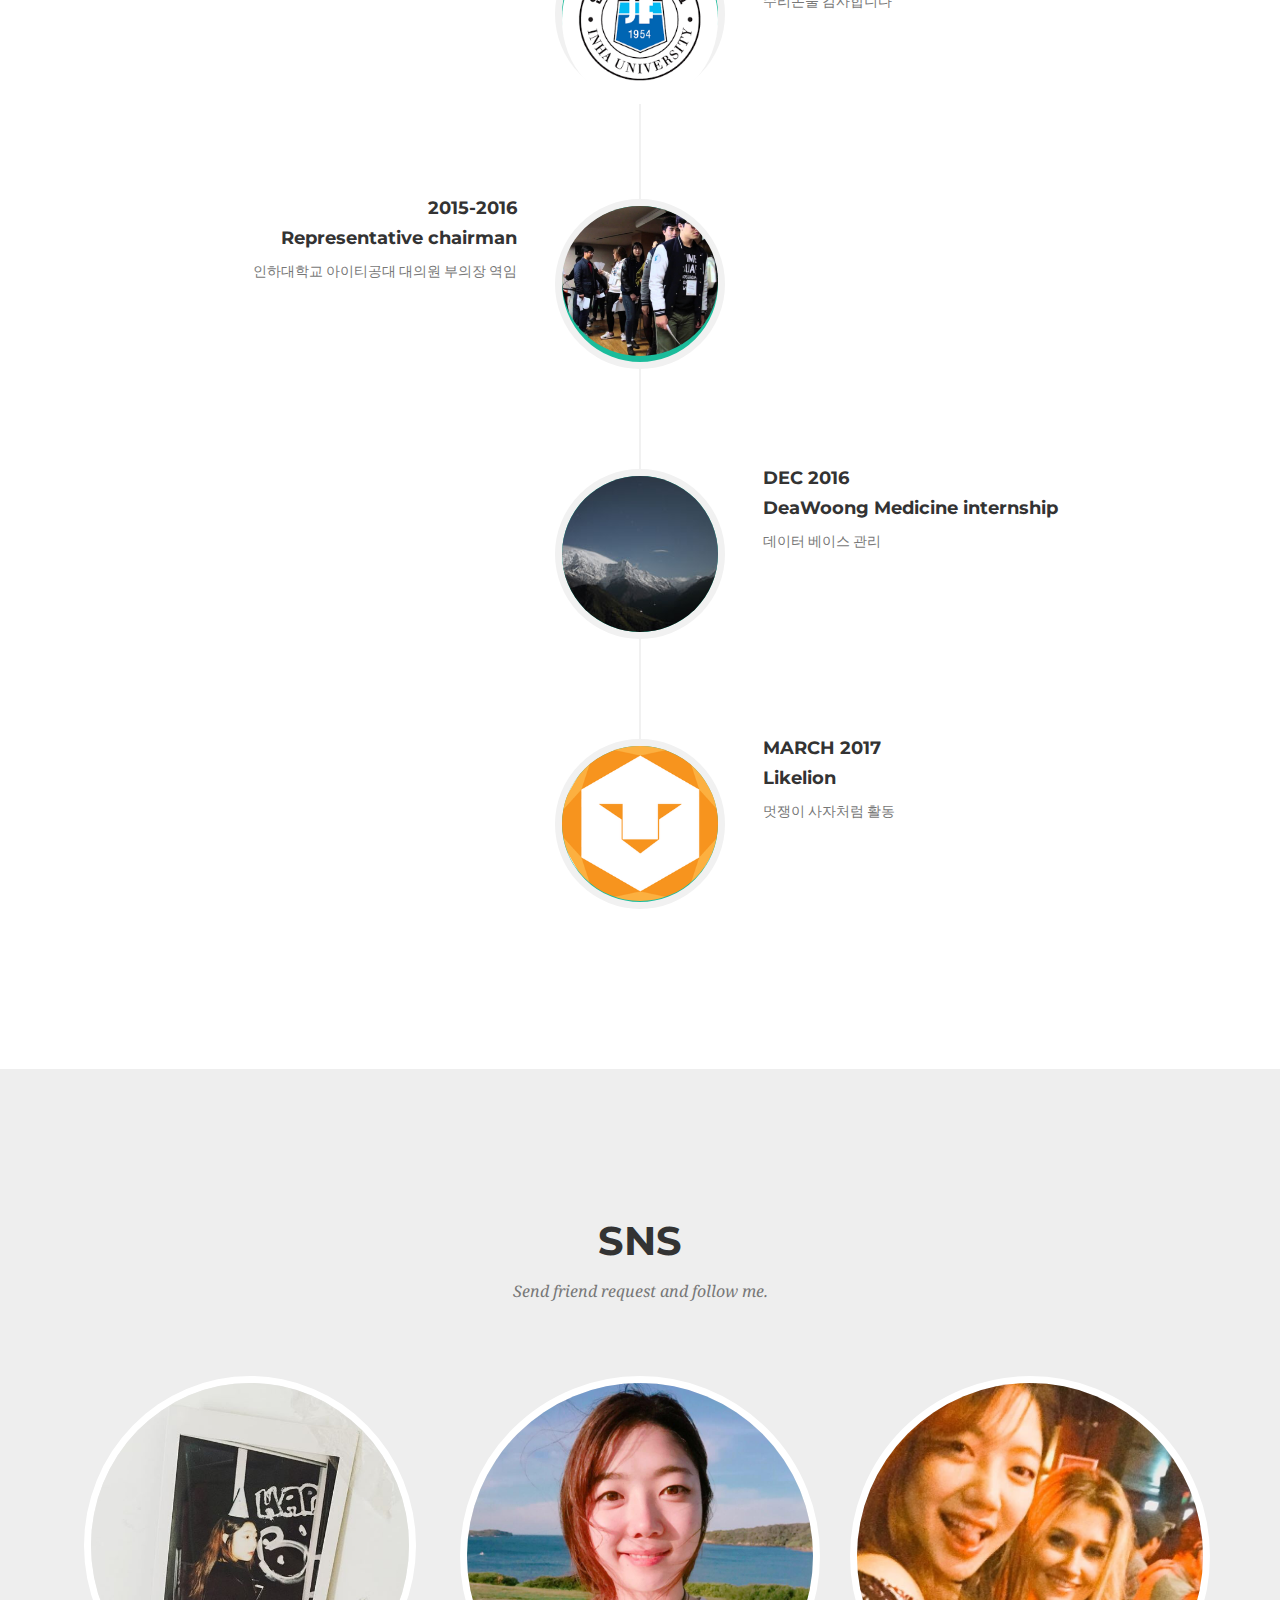
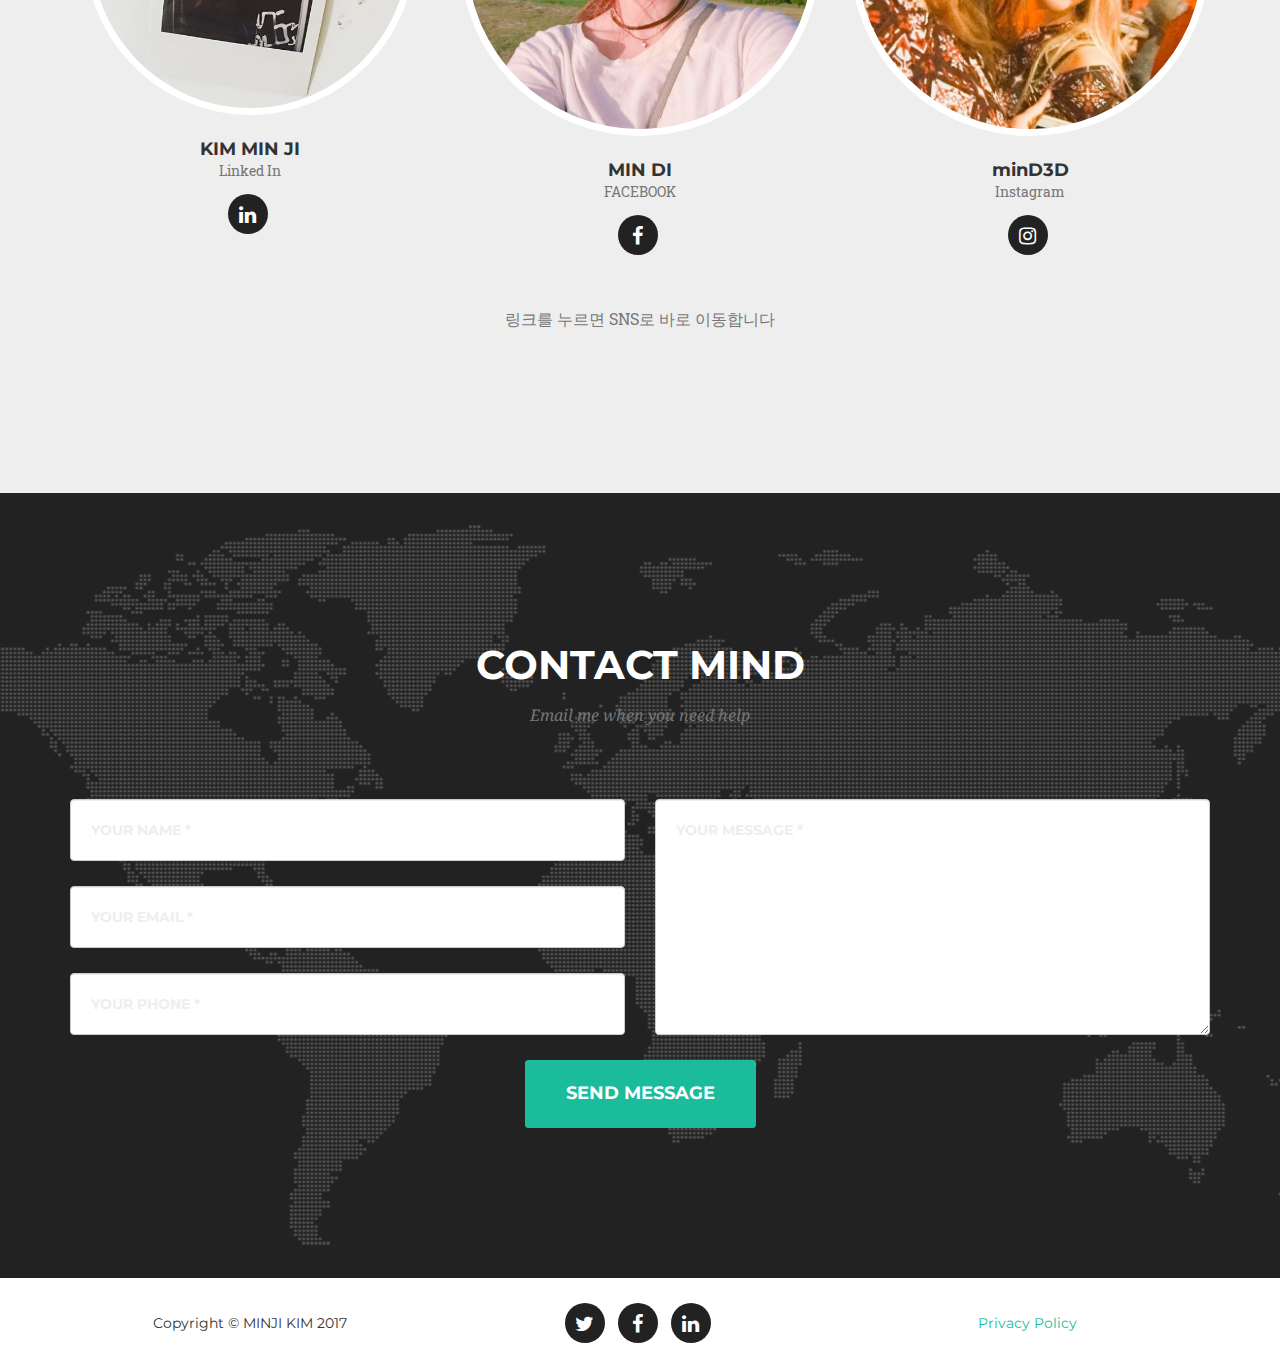
==== commit 2fe72cc1: "linked in update" ====
--- a/index.html
+++ b/index.html
@@ -327,10 +327,11 @@
                     <div class="team-member">
                         <img src="img/team/1.jpg" class="img-responsive img-circle" alt="">
                         <h4>KIM MIN JI</h4>
-                        <p class="text-muted">TSTORY</p>
-                        <ul class="list-inline social-buttons">
-                            <li><a href="#"><i class="fa fa-text-height"></i></a>
-                            </li>
+                            <p class="text-muted">Linked In</p>
+                            <ul class="list-inline social-buttons">
+                                <li><a href="https://www.linkedin.com/in/mindi3di/"><i class="fa fa-linkedin"></i></a>
+                                </li>
+
                         </ul>
                     </div>
                 </div>
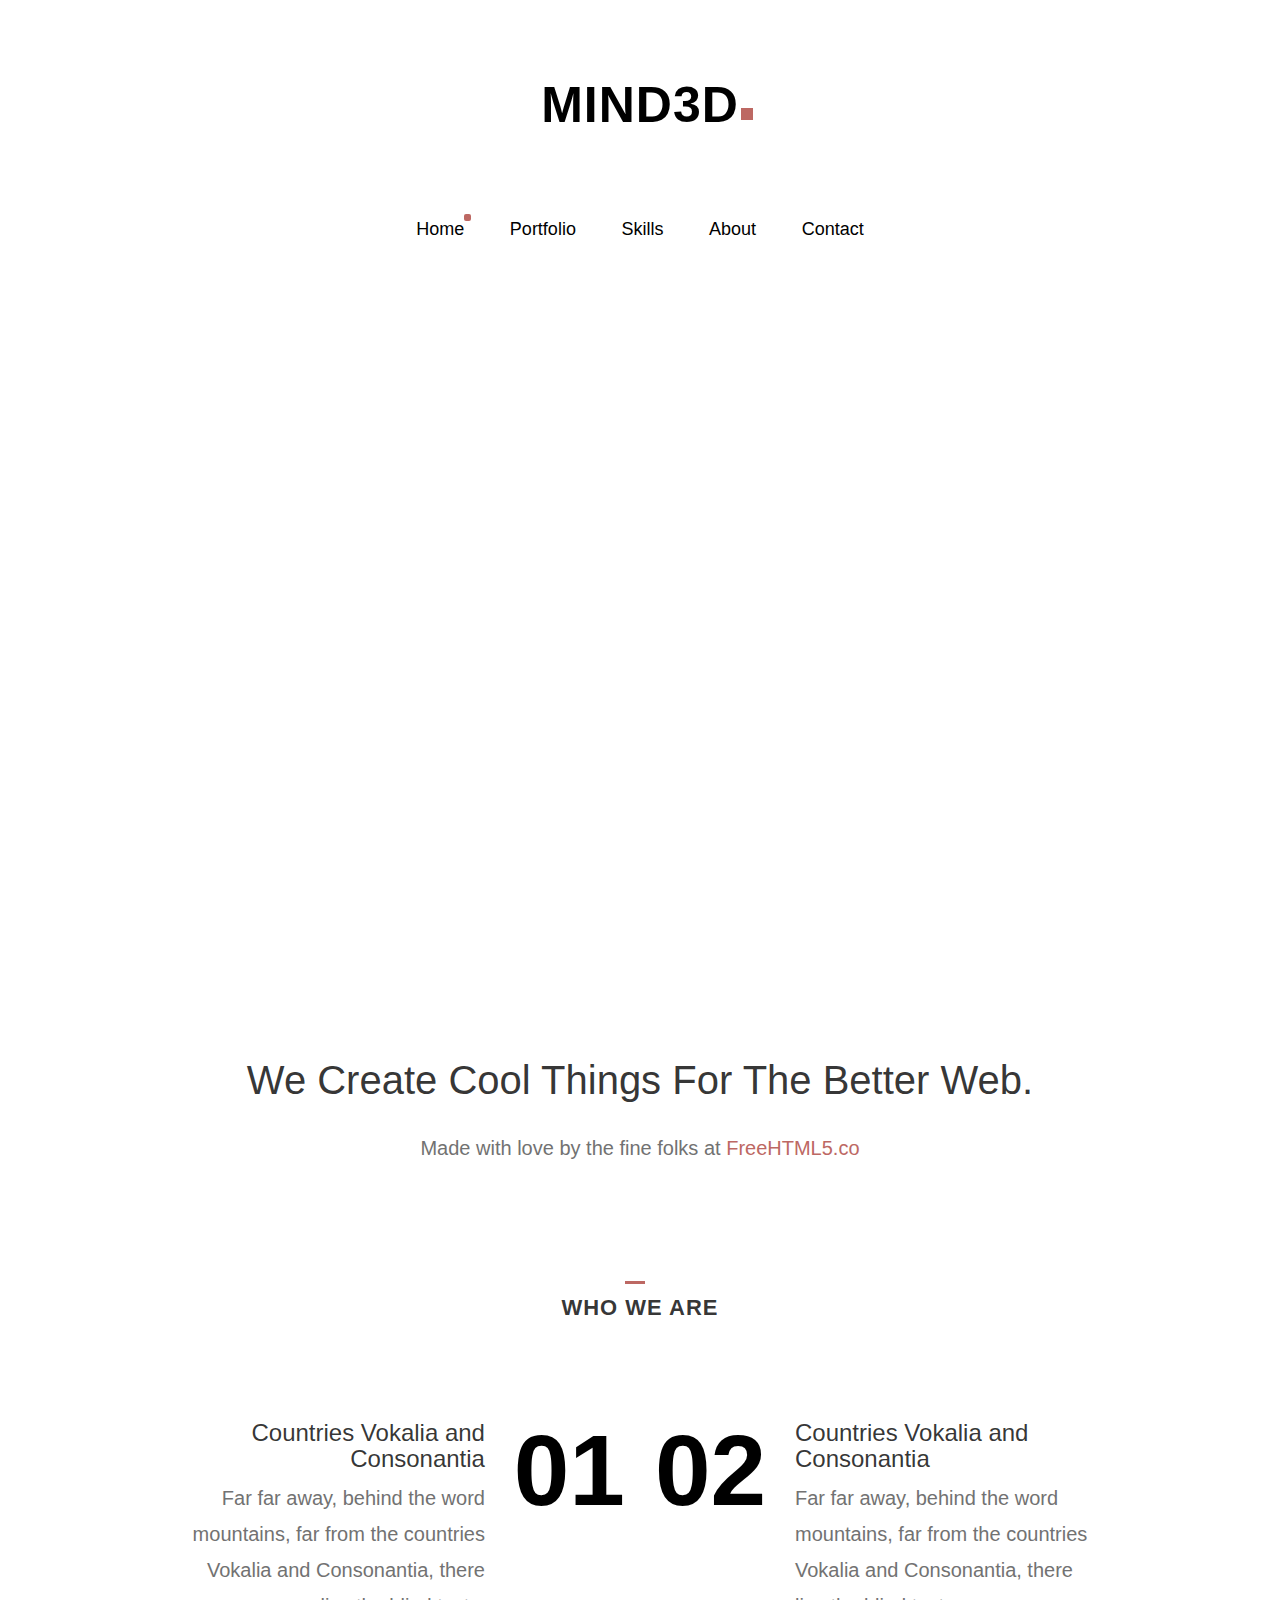
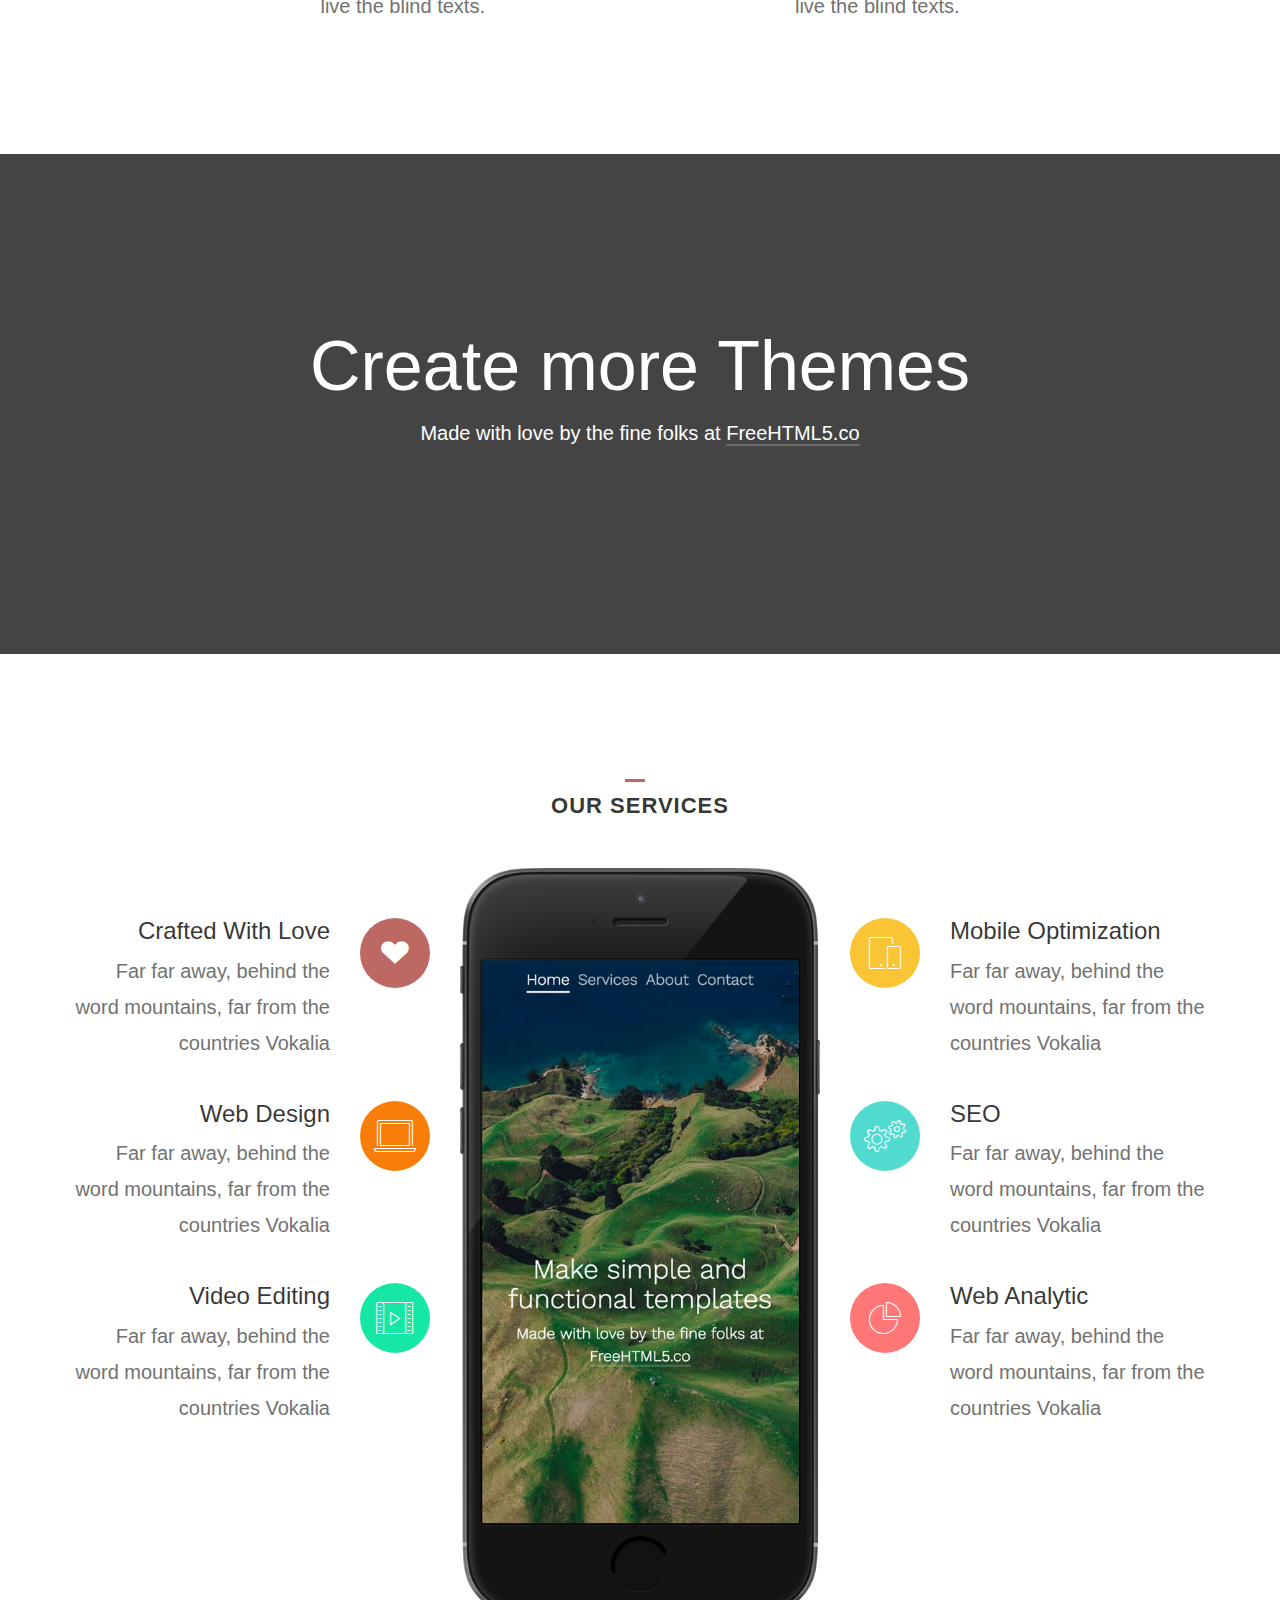
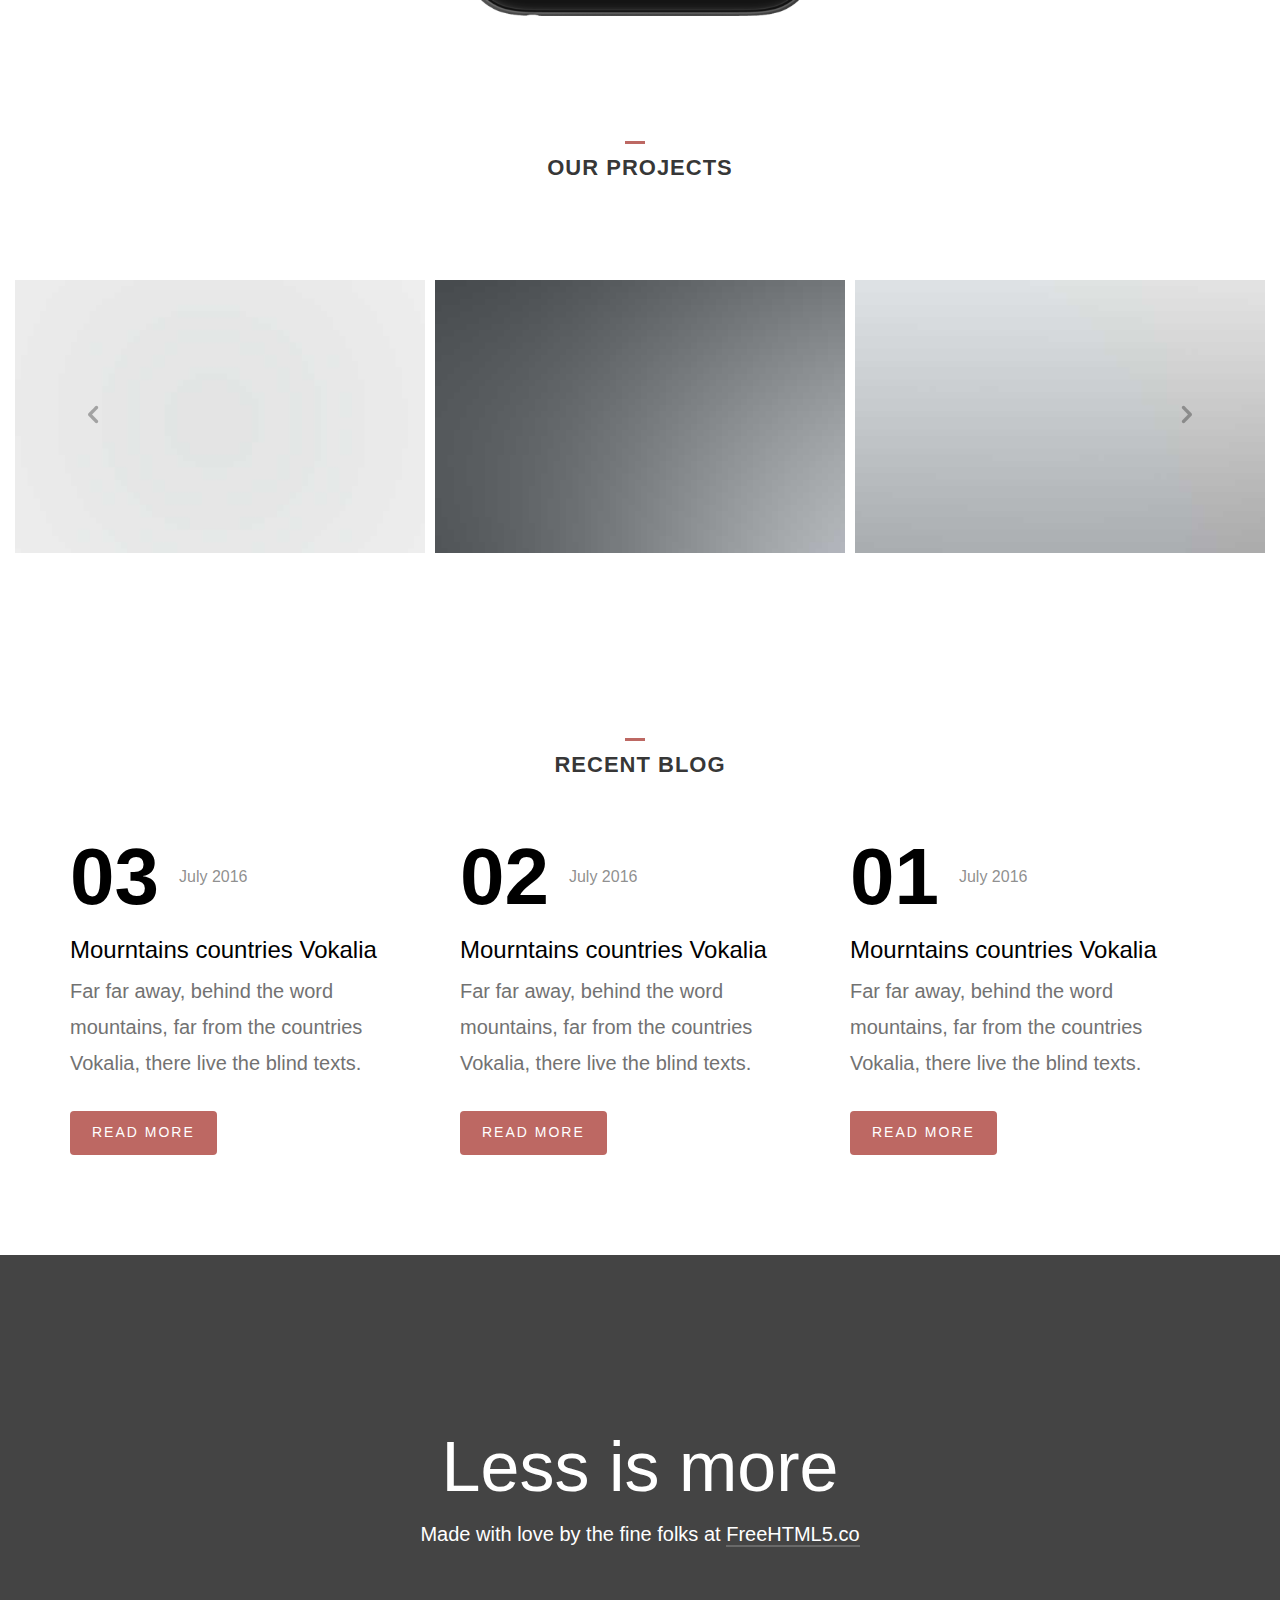
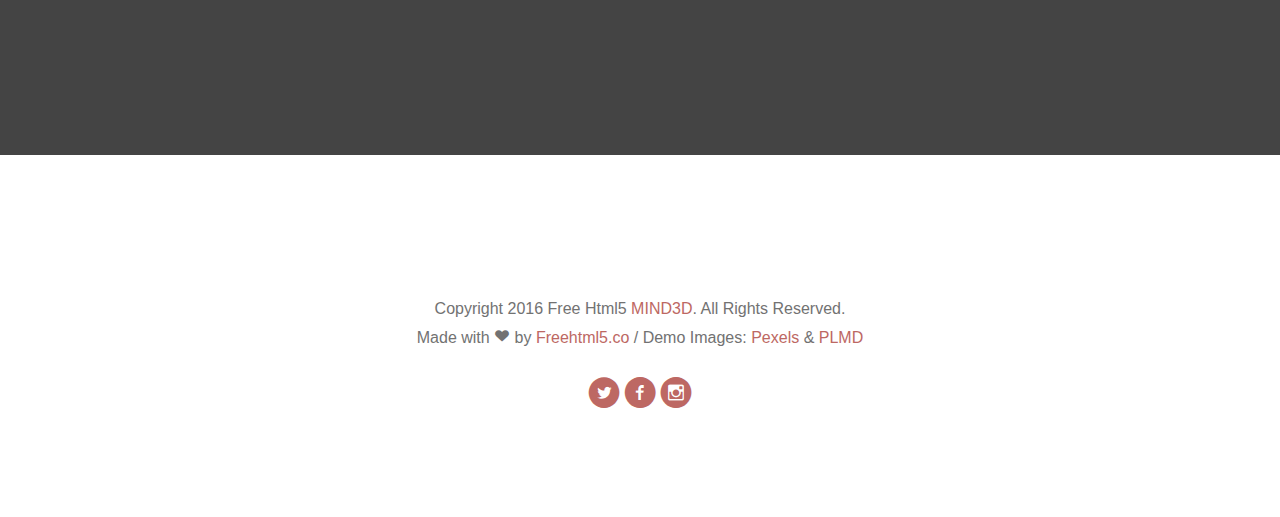
==== commit 1367ac7e: "new template" ====
--- a/index.html
+++ b/index.html
@@ -1,640 +1,402 @@
 <!DOCTYPE html>
-<html lang="en">
-
-<head>
-
-    <meta charset="utf-8">
-    <meta http-equiv="X-UA-Compatible" content="IE=edge">
-    <meta name="viewport" content="width=device-width, initial-scale=1">
-    <meta name="description" content="">
-    <meta name="author" content="">
-
-    <title>MinD profile</title>
-
-    <!-- Bootstrap Core CSS -->
-    <link href="vendor/bootstrap/css/bootstrap.min.css" rel="stylesheet">
-
-    <!-- Custom Fonts -->
-    <link href="vendor/font-awesome/css/font-awesome.min.css" rel="stylesheet" type="text/css">
-    <link href="https://fonts.googleapis.com/css?family=Montserrat:400,700" rel="stylesheet" type="text/css">
-    <link href='https://fonts.googleapis.com/css?family=Kaushan+Script' rel='stylesheet' type='text/css'>
-    <link href='https://fonts.googleapis.com/css?family=Droid+Serif:400,700,400italic,700italic' rel='stylesheet' type='text/css'>
-    <link href='https://fonts.googleapis.com/css?family=Roboto+Slab:400,100,300,700' rel='stylesheet' type='text/css'>
-
-    <!-- Theme CSS -->
-    <link href="css/agency.min.css" rel="stylesheet">
-
-    <!-- HTML5 Shim and Respond.js IE8 support of HTML5 elements and media queries -->
-    <!-- WARNING: Respond.js doesn't work if you view the page via file:// -->
-    <!--[if lt IE 9]>
-        <script src="https://oss.maxcdn.com/libs/html5shiv/3.7.0/html5shiv.js" integrity="sha384-0s5Pv64cNZJieYFkXYOTId2HMA2Lfb6q2nAcx2n0RTLUnCAoTTsS0nKEO27XyKcY" crossorigin="anonymous"></script>
-        <script src="https://oss.maxcdn.com/libs/respond.js/1.4.2/respond.min.js" integrity="sha384-ZoaMbDF+4LeFxg6WdScQ9nnR1QC2MIRxA1O9KWEXQwns1G8UNyIEZIQidzb0T1fo" crossorigin="anonymous"></script>
-    <![endif]-->
-
-</head>
-
-<body id="page-top" class="index">
-
-    <!-- Navigation -->
-    <nav id="mainNav" class="navbar navbar-default navbar-custom navbar-fixed-top">
-        <div class="container">
-            <!-- Brand and toggle get grouped for better mobile display -->
-            <div class="navbar-header page-scroll">
-                <button type="button" class="navbar-toggle" data-toggle="collapse" data-target="#bs-example-navbar-collapse-1">
-                    <span class="sr-only">Toggle navigation</span> Menu <i class="fa fa-bars"></i>
-                </button>
-                <a class="navbar-brand page-scroll" href="#page-top">MinD</a>
-            </div>
-
-            <!-- Collect the nav links, forms, and other content for toggling -->
-            <div class="collapse navbar-collapse" id="bs-example-navbar-collapse-1">
-                <ul class="nav navbar-nav navbar-right">
-                    <li class="hidden">
-                        <a href="#page-top"></a>
-                    </li>
-                    <li>
-                        <a class="page-scroll" href="#services">Ability</a>
-                    </li>
-                    <li>
-                        <a class="page-scroll" href="#portfolio">Portfoli</a>
-                    </li>
-                    <li>
-                        <a class="page-scroll" href="#about">About</a>
-                    </li>
-                    <li>
-                        <a class="page-scroll" href="#team">SNS</a>
-                    </li>
-                    <li>
-                        <a class="page-scroll" href="#contact">Contact</a>
-                    </li>
-                </ul>
-            </div>
-            <!-- /.navbar-collapse -->
-        </div>
-        <!-- /.container-fluid -->
-    </nav>
-
-    <!-- Header -->
-    <header>
-        <div class="container">
-            <div class="intro-text">
-                <div class="intro-lead-in">Whatever you imagine!</div>
-                <div class="intro-heading">MIN JI KIM</div>
-                <a href="#services" class="page-scroll btn btn-xl">WHAT SHE DID</a>
-            </div>
-        </div>
-    </header>
-
-    <!-- Services Section -->
-    <section id="services">
-        <div class="container">
-            <div class="row">
-                <div class="col-lg-12 text-center">
-                    <h2 class="section-heading">ability</h2>
-                    <h3 class="section-subheading text-muted">What she can do.</h3>
-                </div>
-            </div>
-            <div class="row text-center">
-                <div class="col-md-4">
-                    <span class="fa-stack fa-4x">
-                        <i class="fa fa-circle fa-stack-2x text-primary"></i>
-                        <i class="fa fa-laptop fa-stack-1x fa-inverse"></i>
-                    </span>
-                    <h4 class="service-heading">Coding skill</h4>
-                    <p class="text-muted">Web front-end and Back-end developer. Use JS, HTML, CSS, C++, JAVA, ANDROID STUDIO</p>
-                </div>
-                <div class="col-md-4">
-                    <span class="fa-stack fa-4x">
-                        <i class="fa fa-circle fa-stack-2x text-primary"></i>
-                        <i class="fa fa-bicycle fa-stack-1x fa-inverse"></i>
-                    </span>
-                    <h4 class="service-heading">Spin/bike rider </h4>
-                    <p class="text-muted">1 hour hard level spin class student and I can drive 50km a day.</p>
-                </div>
-                <div class="col-md-4">
-                    <span class="fa-stack fa-4x">
-                        <i class="fa fa-circle fa-stack-2x text-primary"></i>
-                        <i class="fa fa-beer fa-stack-1x fa-inverse"></i>
-                    </span>
-                    <h4 class="service-heading">Tiny Drinker</h4>
-                    <p class="text-muted">I can drink only 1000ml of beer. hehe Maybe little more..</p>
-                </div>
-            </div>
-        </div>
-    </section>
-
-    <!-- Portfolio Grid Section -->
-    <section id="portfolio" class="bg-light-gray">
-        <div class="container">
-            <div class="row">
-                <div class="col-lg-12 text-center">
-                    <h2 class="section-heading">Portfolio</h2>
-                    <h3 class="section-subheading text-muted">About my major</h3>
-                </div>
-            </div>
-            <div class="row">
-                <div class="col-md-4 col-sm-6 portfolio-item">
-                    <a href="#" class="portfolio-link" data-toggle="modal">
-                        <div class="portfolio-hover">
-                            <div class="portfolio-hover-content">
-                                <i class="fa fa-plus fa-3x"></i>
-                            </div>
-                        </div>
-                        <img src="img/portfolio/roundicons.png" class="img-responsive port" alt="">
-                    </a>
-                    <div class="portfolio-caption">
-                        <h4>LEE J MEE</h4>
-                        <p class="text-muted">propessor web profile design</p>
-                    </div>
-                </div>
-                <div class="col-md-4 col-sm-6 portfolio-item">
-                    <a href="#" class="portfolio-link" data-toggle="modal">
-                        <div class="portfolio-hover">
-                            <div class="portfolio-hover-content">
-                                <i class="fa fa-plus fa-3x"></i>
-                            </div>
-                        </div>
-                        <img src="img/portfolio/startup-framework.png" class="img-responsive port" alt="">
-                    </a>
-                    <div class="portfolio-caption">
-                        <h4>Mutsa ex week 1</h4>
-                        <p class="text-muted">Sponge Website Design</p>
-                    </div>
-                </div>
-                <div class="col-md-4 col-sm-6 portfolio-item">
-                    <a href="#" class="portfolio-link" data-toggle="modal">
-                        <div class="portfolio-hover">
-                            <div class="portfolio-hover-content">
-                                <i class="fa fa-plus fa-3x"></i>
-                            </div>
-                        </div>
-                        <img src="img/portfolio/treehouse.png" class="img-responsive port" alt="">
-                    </a>
-                    <div class="portfolio-caption">
-                        <h4>Mutsa ex 2nd class</h4>
-                        <p class="text-muted">Website Design</p>
-                    </div>
-                </div>
-            </div>
-            <div class="row">
-              <div class="col-md-4 col-sm-6 portfolio-item">
-                  <a href="#" class="portfolio-link" data-toggle="modal">
-                      <div class="portfolio-hover">
-                          <div class="portfolio-hover-content">
-                              <i class="fa fa-plus fa-3x"></i>
-                          </div>
-                      </div>
-                      <img src="img/portfolio/golden.png" class="img-responsive port" alt="">
-                  </a>
-                  <div class="portfolio-caption">
-                      <h4>MinD music player</h4>
-                      <p class="text-muted">Music player with js</p>
-                  </div>
-              </div>
-              <div class="col-md-4 col-sm-6 portfolio-item">
-                  <a href="#" class="portfolio-link" data-toggle="modal">
-                      <div class="portfolio-hover">
-                          <div class="portfolio-hover-content">
-                              <i class="fa fa-plus fa-3x"></i>
-                          </div>
-                      </div>
-                      <img src="img/portfolio/escape.png" class="img-responsive port" alt="">
-                  </a>
-                  <div class="portfolio-caption">
-                      <h4>Gray My Room</h4>
-                      <p class="text-muted">Funiture Website Design</p>
-                  </div>
-              </div>
-              <div class="col-md-4 col-sm-6 portfolio-item">
-                  <a href="#" class="portfolio-link" data-toggle="modal">
-                      <div class="portfolio-hover">
-                          <div class="portfolio-hover-content">
-                              <i class="fa fa-plus fa-3x"></i>
-                          </div>
-                      </div>
-                      <img src="img/portfolio/dreams.png" class="img-responsive port" alt="">
-                  </a>
-                  <div class="portfolio-caption">
-                      <h4>Style changer</h4>
-                      <p class="text-muted">example style changer</p>
-                  </div>
-              </div>
-            </div>
-          </div>
-
-        </div>
-
-    </section>
-
-    <!-- About Section -->
-    <section id="about">
-        <div class="container">
-            <div class="row">
-                <div class="col-lg-12 text-center">
-                    <h2 class="section-heading">About</h2>
-                    <h3 class="section-subheading text-muted">History of minji life</h3>
-                </div>
-            </div>
-            <div class="row">
-                <div class="col-lg-12">
-                    <ul class="timeline">
-                        <li>
-                            <div class="timeline-image">
-                                <img class="img-circle img-responsive" src="img/about/1.jpg" alt="">
-                            </div>
-                            <div class="timeline-panel">
-                                <div class="timeline-heading">
-                                    <h4>1994.6.26</h4>
-                                    <h4 class="subheading">My birthday!</h4>
-                                </div>
-                                <div class="timeline-body">
-                                    <p class="text-muted">내가 태어났다 우왕 아무말이나 적는다 </p>
-                                </div>
-                            </div>
-                        </li>
-                        <li class="timeline-inverted">
-                            <div class="timeline-image">
-                                <img class="img-circle img-responsive" src="img/about/2.jpg" alt="">
-                            </div>
-                            <div class="timeline-panel">
-                                <div class="timeline-heading">
-                                    <h4>March 2013</h4>
-                                    <h4 class="subheading">Enter INHA uni</h4>
-                                </div>
-                                <div class="timeline-body">
-                                    <p class="text-muted">수리논술 감사합니다</p>
-                                </div>
-                            </div>
-                        </li>
-                        <li>
-                            <div class="timeline-image">
-                                <img class="img-circle img-responsive" src="img/about/3.jpg" alt="">
-                            </div>
-                            <div class="timeline-panel">
-                                <div class="timeline-heading">
-                                    <h4>2015-2016</h4>
-                                    <h4 class="subheading">Representative chairman</h4>
-                                </div>
-                                <div class="timeline-body">
-                                    <p class="text-muted">인하대학교 아이티공대 대의원 부의장 역임</p>
-                                </div>
-                            </div>
-                        </li>
-                        <li class="timeline-inverted">
-                            <div class="timeline-image">
-                                <img class="img-circle img-responsive" src="img/about/4.jpg" alt="">
-                            </div>
-                            <div class="timeline-panel">
-                                <div class="timeline-heading">
-                                    <h4>Dec 2016</h4>
-                                    <h4 class="subheading">DeaWoong Medicine internship</h4>
-                                </div>
-                                <div class="timeline-body">
-                                    <p class="text-muted">데이터 베이스 관리</p>
-                                </div>
-                            </div>
-                        </li>  <li class="timeline-inverted">
-                              <div class="timeline-image">
-                                  <img class="img-circle img-responsive" src="img/about/5.jpg" alt="">
-                              </div>
-                              <div class="timeline-panel">
-                                  <div class="timeline-heading">
-                                      <h4>March 2017</h4>
-                                      <h4 class="subheading">Likelion</h4>
-                                  </div>
-                                  <div class="timeline-body">
-                                      <p class="text-muted">멋쟁이 사자처럼 활동</p>
-                                  </div>
-                              </div>
-                          </li>
-                    </ul>
-                </div>
-            </div>
-        </div>
-    </section>
-
-    <!-- Team Section -->
-    <section id="team" class="bg-light-gray">
-        <div class="container">
-            <div class="row">
-                <div class="col-lg-12 text-center">
-                    <h2 class="section-heading">SNS</h2>
-                    <h3 class="section-subheading text-muted">Send friend request and follow me.</h3>
-                </div>
-            </div>
-            <div class="row">
-                <div class="col-sm-4">
-                    <div class="team-member">
-                        <img src="img/team/1.jpg" class="img-responsive img-circle" alt="">
-                        <h4>KIM MIN JI</h4>
-                            <p class="text-muted">Linked In</p>
-                            <ul class="list-inline social-buttons">
-                                <li><a href="https://www.linkedin.com/in/mindi3di/"><i class="fa fa-linkedin"></i></a>
-                                </li>
-
-                        </ul>
-                    </div>
-                </div>
-                <div class="col-sm-4">
-                    <div class="team-member">
-                        <img src="img/team/2.jpg" class="img-responsive img-circle" alt="">
-                        <h4>MIN DI</h4>
-                        <p class="text-muted">FACEBOOK</p>
-                        <ul class="list-inline social-buttons">
-                            <li><a href="https://www.facebook.com/minD3D"><i class="fa fa-facebook"></i></a>
-                            </li>
-                        </ul>
-                    </div>
-                </div>
-                <div class="col-sm-4">
-                    <div class="team-member">
-                        <img src="img/team/3.jpg" class="img-responsive img-circle" alt="">
-                        <h4>minD3D</h4>
-                        <p class="text-muted">Instagram</p>
-                        <ul class="list-inline social-buttons">
-                            <li><a href="https://www.instagram.com/mind3d/"><i class="fa fa-instagram"></i></a>
-                            </li>
-                        </ul>
-                    </div>
-                </div>
-            </div>
-            <div class="row">
-                <div class="col-lg-8 col-lg-offset-2 text-center">
-                    <p class="large text-muted">링크를 누르면 SNS로 바로 이동합니다</p>
-                </div>
-            </div>
-        </div>
-    </section>
-
-    <!-- Contact Section -->
-    <section id="contact">
-        <div class="container">
-            <div class="row">
-                <div class="col-lg-12 text-center">
-                    <h2 class="section-heading">Contact MIND</h2>
-                    <h3 class="section-subheading text-muted">Email me when you need help</h3>
-                </div>
-            </div>
-            <div class="row">
-                <div class="col-lg-12">
-                    <form name="sentMessage" id="contactForm" novalidate>
-                        <div class="row">
-                            <div class="col-md-6">
-                                <div class="form-group">
-                                    <input type="text" class="form-control" placeholder="Your Name *" id="name" required data-validation-required-message="Please enter your name.">
-                                    <p class="help-block text-danger"></p>
-                                </div>
-                                <div class="form-group">
-                                    <input type="email" class="form-control" placeholder="Your Email *" id="email" required data-validation-required-message="Please enter your email address.">
-                                    <p class="help-block text-danger"></p>
-                                </div>
-                                <div class="form-group">
-                                    <input type="tel" class="form-control" placeholder="Your Phone *" id="phone" required data-validation-required-message="Please enter your phone number.">
-                                    <p class="help-block text-danger"></p>
-                                </div>
-                            </div>
-                            <div class="col-md-6">
-                                <div class="form-group">
-                                    <textarea class="form-control" placeholder="Your Message *" id="message" required data-validation-required-message="Please enter a message."></textarea>
-                                    <p class="help-block text-danger"></p>
-                                </div>
-                            </div>
-                            <div class="clearfix"></div>
-                            <div class="col-lg-12 text-center">
-                                <div id="success"></div>
-                                <button type="submit" class="btn btn-xl">Send Message</button>
-                            </div>
-                        </div>
-                    </form>
-                </div>
-            </div>
-        </div>
-    </section>
-
-    <footer>
-        <div class="container">
-            <div class="row">
-                <div class="col-md-4">
-                    <span class="copyright">Copyright &copy; MINJI KIM 2017</span>
-                </div>
-                <div class="col-md-4">
-                    <ul class="list-inline social-buttons">
-                        <li><a href="#"><i class="fa fa-twitter"></i></a>
-                        </li>
-                        <li><a href="https://www.facebook.com/minD3D"><i class="fa fa-facebook"></i></a>
-                        </li>
-                        <li><a href="#"><i class="fa fa-linkedin"></i></a>
-                        </li>
-                    </ul>
-                </div>
-                <div class="col-md-4">
-                    <ul class="list-inline quicklinks">
-                        <li><a href="#">Privacy Policy</a>
-                        </li>
-                    </ul>
-                </div>
-            </div>
-        </div>
-    </footer>
-
-    <!-- Portfolio Modals -->
-    <!-- Use the modals below to showcase details about your portfolio projects! -->
-
-    <!-- Portfolio Modal 1 -->
-    <div class="portfolio-modal modal fade" id="portfolioModal1" tabindex="-1" role="dialog" aria-hidden="true">
-        <div class="modal-dialog">
-            <div class="modal-content">
-                <div class="close-modal" data-dismiss="modal">
-                    <div class="lr">
-                        <div class="rl">
-                        </div>
-                    </div>
-                </div>
-                <div class="container">
-                    <div class="row">
-                        <div class="col-lg-8 col-lg-offset-2">
-                            <div class="modal-body">
-                                <!-- Project Details Go Here -->
-                                <h2>Project Name</h2>
-                                <p class="item-intro text-muted">Lorem ipsum dolor sit amet consectetur.</p>
-                                <img class="img-responsive img-centered" src="img/portfolio/roundicons-free.png" alt="">
-                                <p>Use this area to describe your project. Lorem ipsum dolor sit amet, consectetur adipisicing elit. Est blanditiis dolorem culpa incidunt minus dignissimos deserunt repellat aperiam quasi sunt officia expedita beatae cupiditate, maiores repudiandae, nostrum, reiciendis facere nemo!</p>
-                                <p>
-                                    <strong>Want these icons in this portfolio item sample?</strong>You can download 60 of them for free, courtesy of <a href="https://getdpd.com/cart/hoplink/18076?referrer=bvbo4kax5k8ogc">RoundIcons.com</a>, or you can purchase the 1500 icon set <a href="https://getdpd.com/cart/hoplink/18076?referrer=bvbo4kax5k8ogc">here</a>.</p>
-                                <ul class="list-inline">
-                                    <li>Date: July 2014</li>
-                                    <li>Client: Round Icons</li>
-                                    <li>Category: Graphic Design</li>
-                                </ul>
-                                <button type="button" class="btn btn-primary" data-dismiss="modal"><i class="fa fa-times"></i> Close Project</button>
-                            </div>
-                        </div>
-                    </div>
-                </div>
-            </div>
-        </div>
-    </div>
-
-    <!-- Portfolio Modal 2 -->
-    <div class="portfolio-modal modal fade" id="portfolioModal2" tabindex="-1" role="dialog" aria-hidden="true">
-        <div class="modal-dialog">
-            <div class="modal-content">
-                <div class="close-modal" data-dismiss="modal">
-                    <div class="lr">
-                        <div class="rl">
-                        </div>
-                    </div>
-                </div>
-                <div class="container">
-                    <div class="row">
-                        <div class="col-lg-8 col-lg-offset-2">
-                            <div class="modal-body">
-                                <h2>Project Heading</h2>
-                                <p class="item-intro text-muted">Lorem ipsum dolor sit amet consectetur.</p>
-                                <img class="img-responsive img-centered" src="img/portfolio/startup-framework-preview.png" alt="">
-                                <p><a href="http://designmodo.com/startup/?u=787">Startup Framework</a> is a website builder for professionals. Startup Framework contains components and complex blocks (PSD+HTML Bootstrap themes and templates) which can easily be integrated into almost any design. All of these components are made in the same style, and can easily be integrated into projects, allowing you to create hundreds of solutions for your future projects.</p>
-                                <p>You can preview Startup Framework <a href="http://designmodo.com/startup/?u=787">here</a>.</p>
-                                <button type="button" class="btn btn-primary" data-dismiss="modal"><i class="fa fa-times"></i> Close Project</button>
-                            </div>
-                        </div>
-                    </div>
-                </div>
-            </div>
-        </div>
-    </div>
-
-    <!-- Portfolio Modal 3 -->
-    <div class="portfolio-modal modal fade" id="portfolioModal3" tabindex="-1" role="dialog" aria-hidden="true">
-        <div class="modal-dialog">
-            <div class="modal-content">
-                <div class="close-modal" data-dismiss="modal">
-                    <div class="lr">
-                        <div class="rl">
-                        </div>
-                    </div>
-                </div>
-                <div class="container">
-                    <div class="row">
-                        <div class="col-lg-8 col-lg-offset-2">
-                            <div class="modal-body">
-                                <!-- Project Details Go Here -->
-                                <h2>Project Name</h2>
-                                <p class="item-intro text-muted">Lorem ipsum dolor sit amet consectetur.</p>
-                                <img class="img-responsive img-centered" src="img/portfolio/treehouse-preview.png" alt="">
-                                <p>Treehouse is a free PSD web template built by <a href="https://www.behance.net/MathavanJaya">Mathavan Jaya</a>. This is bright and spacious design perfect for people or startup companies looking to showcase their apps or other projects.</p>
-                                <p>You can download the PSD template in this portfolio sample item at <a href="http://freebiesxpress.com/gallery/treehouse-free-psd-web-template/">FreebiesXpress.com</a>.</p>
-                                <button type="button" class="btn btn-primary" data-dismiss="modal"><i class="fa fa-times"></i> Close Project</button>
-                            </div>
-                        </div>
-                    </div>
-                </div>
-            </div>
-        </div>
-    </div>
-
-    <!-- Portfolio Modal 4 -->
-    <div class="portfolio-modal modal fade" id="portfolioModal4" tabindex="-1" role="dialog" aria-hidden="true">
-        <div class="modal-dialog">
-            <div class="modal-content">
-                <div class="close-modal" data-dismiss="modal">
-                    <div class="lr">
-                        <div class="rl">
-                        </div>
-                    </div>
-                </div>
-                <div class="container">
-                    <div class="row">
-                        <div class="col-lg-8 col-lg-offset-2">
-                            <div class="modal-body">
-                                <!-- Project Details Go Here -->
-                                <h2>Project Name</h2>
-                                <p class="item-intro text-muted">Lorem ipsum dolor sit amet consectetur.</p>
-                                <img class="img-responsive img-centered" src="img/portfolio/golden-preview.png" alt="">
-                                <p>Start Bootstrap's Agency theme is based on Golden, a free PSD website template built by <a href="https://www.behance.net/MathavanJaya">Mathavan Jaya</a>. Golden is a modern and clean one page web template that was made exclusively for Best PSD Freebies. This template has a great portfolio, timeline, and meet your team sections that can be easily modified to fit your needs.</p>
-                                <p>You can download the PSD template in this portfolio sample item at <a href="http://freebiesxpress.com/gallery/golden-free-one-page-web-template/">FreebiesXpress.com</a>.</p>
-                                <button type="button" class="btn btn-primary" data-dismiss="modal"><i class="fa fa-times"></i> Close Project</button>
-                            </div>
-                        </div>
-                    </div>
-                </div>
-            </div>
-        </div>
-    </div>
-
-    <!-- Portfolio Modal 5 -->
-    <div class="portfolio-modal modal fade" id="portfolioModal5" tabindex="-1" role="dialog" aria-hidden="true">
-        <div class="modal-dialog">
-            <div class="modal-content">
-                <div class="close-modal" data-dismiss="modal">
-                    <div class="lr">
-                        <div class="rl">
-                        </div>
-                    </div>
-                </div>
-                <div class="container">
-                    <div class="row">
-                        <div class="col-lg-8 col-lg-offset-2">
-                            <div class="modal-body">
-                                <!-- Project Details Go Here -->
-                                <h2>Project Name</h2>
-                                <p class="item-intro text-muted">Lorem ipsum dolor sit amet consectetur.</p>
-                                <img class="img-responsive img-centered" src="img/portfolio/escape-preview.png" alt="">
-                                <p>Escape is a free PSD web template built by <a href="https://www.behance.net/MathavanJaya">Mathavan Jaya</a>. Escape is a one page web template that was designed with agencies in mind. This template is ideal for those looking for a simple one page solution to describe your business and offer your services.</p>
-                                <p>You can download the PSD template in this portfolio sample item at <a href="http://freebiesxpress.com/gallery/escape-one-page-psd-web-template/">FreebiesXpress.com</a>.</p>
-                                <button type="button" class="btn btn-primary" data-dismiss="modal"><i class="fa fa-times"></i> Close Project</button>
-                            </div>
-                        </div>
-                    </div>
-                </div>
-            </div>
-        </div>
-    </div>
-
-    <!-- Portfolio Modal 6 -->
-    <div class="portfolio-modal modal fade" id="portfolioModal6" tabindex="-1" role="dialog" aria-hidden="true">
-        <div class="modal-dialog">
-            <div class="modal-content">
-                <div class="close-modal" data-dismiss="modal">
-                    <div class="lr">
-                        <div class="rl">
-                        </div>
-                    </div>
-                </div>
-                <div class="container">
-                    <div class="row">
-                        <div class="col-lg-8 col-lg-offset-2">
-                            <div class="modal-body">
-                                <!-- Project Details Go Here -->
-                                <h2>Project Name</h2>
-                                <p class="item-intro text-muted">Lorem ipsum dolor sit amet consectetur.</p>
-                                <img class="img-responsive img-centered" src="img/portfolio/dreams-preview.png" alt="">
-                                <p>Dreams is a free PSD web template built by <a href="https://www.behance.net/MathavanJaya">Mathavan Jaya</a>. Dreams is a modern one page web template designed for almost any purpose. It’s a beautiful template that’s designed with the Bootstrap framework in mind.</p>
-                                <p>You can download the PSD template in this portfolio sample item at <a href="http://freebiesxpress.com/gallery/dreams-free-one-page-web-template/">FreebiesXpress.com</a>.</p>
-                                <button type="button" class="btn btn-primary" data-dismiss="modal"><i class="fa fa-times"></i> Close Project</button>
-                            </div>
-                        </div>
-                    </div>
-                </div>
-            </div>
-        </div>
-    </div>
-
-    <!-- jQuery -->
-    <script src="vendor/jquery/jquery.min.js"></script>
-
-    <!-- Bootstrap Core JavaScript -->
-    <script src="vendor/bootstrap/js/bootstrap.min.js"></script>
-
-    <!-- Plugin JavaScript -->
-    <script src="https://cdnjs.cloudflare.com/ajax/libs/jquery-easing/1.3/jquery.easing.min.js" integrity="sha384-mE6eXfrb8jxl0rzJDBRanYqgBxtJ6Unn4/1F7q4xRRyIw7Vdg9jP4ycT7x1iVsgb" crossorigin="anonymous"></script>
-
-    <!-- Contact Form JavaScript -->
-    <script src="js/jqBootstrapValidation.js"></script>
-    <script src="js/contact_me.js"></script>
-
-    <!-- Theme JavaScript -->
-    <script src="js/agency.min.js"></script>
-
-</body>
-
+<!--[if lt IE 7]>      <html class="no-js lt-ie9 lt-ie8 lt-ie7"> <![endif]-->
+<!--[if IE 7]>         <html class="no-js lt-ie9 lt-ie8"> <![endif]-->
+<!--[if IE 8]>         <html class="no-js lt-ie9"> <![endif]-->
+<!--[if gt IE 8]><!--> <html class="no-js"> <!--<![endif]-->
+	<head>
+	<meta charset="utf-8">
+	<meta http-equiv="X-UA-Compatible" content="IE=edge">
+	<title>MIND3D &mdash; 100% Free Fully Responsive HTML5 Template by FREEHTML5.co</title>
+	<meta name="viewport" content="width=device-width, initial-scale=1">
+	<meta name="description" content="Free HTML5 Template by FREEHTML5.CO" />
+	<meta name="keywords" content="free html5, free template, free bootstrap, html5, css3, mobile first, responsive" />
+	<meta name="author" content="FREEHTML5.CO" />
+
+  <!--
+	//////////////////////////////////////////////////////
+
+	FREE HTML5 TEMPLATE
+	DESIGNED & DEVELOPED by FREEHTML5.CO
+
+	Website: 		http://freehtml5.co/
+	Email: 			info@freehtml5.co
+	Twitter: 		http://twitter.com/fh5co
+	Facebook: 		https://www.facebook.com/fh5co
+
+	//////////////////////////////////////////////////////
+	 -->
+
+  	<!-- Facebook and Twitter integration -->
+	<meta property="og:title" content=""/>
+	<meta property="og:image" content=""/>
+	<meta property="og:url" content=""/>
+	<meta property="og:site_name" content=""/>
+	<meta property="og:description" content=""/>
+	<meta name="twitter:title" content="" />
+	<meta name="twitter:image" content="" />
+	<meta name="twitter:url" content="" />
+	<meta name="twitter:card" content="" />
+
+	<!-- Place favicon.ico and apple-touch-icon.png in the root directory -->
+	<link rel="shortcut icon" href="favicon.ico">
+
+	<!-- <link href='https://fonts.googleapis.com/css?family=Roboto:400,100,300,700' rel='stylesheet' type='text/css'> -->
+
+	<!-- Animate.css -->
+	<link rel="stylesheet" href="css/animate.css">
+	<!-- Icomoon Icon Fonts-->
+	<link rel="stylesheet" href="css/icomoon.css">
+	<!-- Bootstrap  -->
+	<link rel="stylesheet" href="css/bootstrap.css">
+	<!-- Owl Carousel -->
+	<link rel="stylesheet" href="css/owl.carousel.min.css">
+	<link rel="stylesheet" href="css/owl.theme.default.min.css">
+
+	<link rel="stylesheet" href="css/style.css">
+
+
+	<!-- Modernizr JS -->
+	<script src="js/modernizr-2.6.2.min.js"></script>
+	<!-- FOR IE9 below -->
+	<!--[if lt IE 9]>
+	<script src="js/respond.min.js"></script>
+	<![endif]-->
+
+	</head>
+	<body>
+	<header>
+		<div class="container text-center">
+			<div class="fh5co-navbar-brand">
+				<a class="fh5co-logo" href="index.html">MIND3D</a>
+			</div>
+			<nav id="fh5co-main-nav" role="navigation">
+				<ul>
+					<li><a href="index.html" class="active">Home</a></li>
+					<li><a href="Portfolio.html">Portfolio</a></li>
+					<li><a href="Skills.html">Skills</a></li>
+					<li><a href="about.html">About</a></li>
+					<li><a href="contact.html">Contact</a></li>
+				</ul>
+			</nav>
+		</div>
+	</header>
+
+	<div class="owl-carousel owl-carousel1 owl-carousel-fullwidth fh5co-light-arrow animate-box" data-animate-effect="fadeIn">
+		<div class="item"><a href="images/featured-1.jpg" class="image-popup"><img src="images/featured-1.jpg" alt="image"></a></div>
+		<div class="item"><a href="images/featured-2.jpg" class="image-popup"><img src="images/featured-2.jpg" alt="image"></a></div>
+	</div>
+
+	<div id="fh5co-intro-section">
+		<div class="container">
+			<div class="row">
+				<div class="col-md-12 text-center">
+					<h2>We Create Cool Things For The Better Web.</h2>
+					<p>Made with love by the fine folks at <a href="http://freehtml5.co">FreeHTML5.co</a></p>
+				</div>
+			</div>
+		</div>
+	</div><!-- end fh5co-intro-section -->
+	<div id="fh5co-common-section">
+		<div class="container">
+			<div class="heading-section text-center">
+				<h2>Who we are</h2>
+			</div>
+			<div class="row">
+				<div class="col-md-10 col-md-offset-1">
+					<div class="col-md-6 col-sm-6 services-num services-num-text-right">
+						<span class="number-holder">01</span>
+						<div class="desc">
+							<h3>Countries Vokalia and Consonantia</h3>
+							<p>Far far away, behind the word mountains, far from the countries Vokalia and Consonantia, there live the blind texts.</p>
+						</div>
+					</div>
+					<div class="col-md-6 col-sm-6 services-num">
+						<span class="number-holder">02</span>
+						<div class="desc">
+							<h3>Countries Vokalia and Consonantia</h3>
+							<p>Far far away, behind the word mountains, far from the countries Vokalia and Consonantia, there live the blind texts.</p>
+						</div>
+					</div>
+				</div>
+			</div>
+		</div>
+	</div><!-- end fh5co-common-section -->
+	<div class="fh5co-parallax" style="background-image: url(images/hero-1.jpg);" data-stellar-background-ratio="0.5">
+		<div class="overlay"></div>
+		<div class="container">
+			<div class="row">
+				<div class="col-md-8 col-md-offset-2 col-sm-12 col-sm-offset-0 col-xs-12 col-xs-offset-0 text-center fh5co-table">
+					<div class="fh5co-intro fh5co-table-cell">
+						<h1 class="text-center">Create more Themes</h1>
+						<p>Made with love by the fine folks at <a href="http://freehtml5.co">FreeHTML5.co</a></p>
+					</div>
+				</div>
+			</div>
+		</div>
+	</div><!-- end: fh5co-parallax -->
+	<div id="fh5co-services-section">
+		<div class="container">
+			<div class="heading-section text-center">
+				<h2>Our Services</h2>
+			</div>
+			<div class="row">
+				<div class="col-md-4 col-sm-6">
+					<div class="fh5co-services-right">
+						<div class="fh5co-table2 text-center">
+							<div class="fh5co-table-cell2">
+								<i class="icon-heart3"></i>
+							</div>
+						</div>
+						<div class="holder-section">
+							<h3>Crafted With Love</h3>
+							<p>Far far away, behind the word mountains, far from the countries Vokalia </p>
+						</div>
+					</div>
+					<div class="fh5co-services-right">
+						<div class="fh5co-table2 fh5co-table2-color-2 text-center">
+							<div class="fh5co-table-cell2">
+								<i class="icon-laptop"></i>
+							</div>
+						</div>
+						<div class="holder-section">
+							<h3>Web Design</h3>
+							<p>Far far away, behind the word mountains, far from the countries Vokalia </p>
+						</div>
+					</div>
+					<div class="fh5co-services-right">
+						<div class="fh5co-table2 fh5co-table2-color-3 text-center">
+							<div class="fh5co-table-cell2">
+								<i class="icon-video"></i>
+							</div>
+						</div>
+						<div class="holder-section">
+							<h3>Video Editing</h3>
+							<p>Far far away, behind the word mountains, far from the countries Vokalia </p>
+						</div>
+					</div>
+				</div>
+
+				<div class="col-md-4 text-center">
+					<div class="fhco-hero2">
+						<img class="img-responsive" src="images/iphone6.png" alt="iphone6">
+					</div>
+				</div>
+
+				<div class="col-md-4 col-sm-6">
+					<div class="fh5co-services">
+						<div class="fh5co-table2 fh5co-table2-color-4 text-center">
+							<div class="fh5co-table-cell2">
+								<i class="icon-mobile"></i>
+							</div>
+						</div>
+						<div class="holder-section">
+							<h3>Mobile Optimization</h3>
+							<p>Far far away, behind the word mountains, far from the countries Vokalia </p>
+						</div>
+					</div>
+					<div class="fh5co-services">
+						<div class="fh5co-table2 fh5co-table2-color-5 text-center">
+							<div class="fh5co-table-cell2">
+								<i class="icon-gears"></i>
+							</div>
+						</div>
+						<div class="holder-section">
+							<h3>SEO</h3>
+							<p>Far far away, behind the word mountains, far from the countries Vokalia </p>
+						</div>
+					</div>
+					<div class="fh5co-services">
+						<div class="fh5co-table2 fh5co-table2-color-6 text-center">
+							<div class="fh5co-table-cell2">
+								<i class="icon-piechart"></i>
+							</div>
+						</div>
+						<div class="holder-section">
+							<h3>Web Analytic</h3>
+							<p>Far far away, behind the word mountains, far from the countries Vokalia </p>
+						</div>
+					</div>
+				</div>
+			</div>
+		</div>
+	</div><!-- end: fh5co-services-section -->
+	<div id="fh5co-featured-work-section">
+		<div class="container-fluid">
+			<div class="heading-section text-center">
+				<h2>Our Projects</h2>
+			</div>
+			<div class="owl-carousel owl-carousel2">
+				<div class="item">
+					<!-- <a href="#" class="image-popup"> -->
+					<img src="images/portfolio_pic1.jpg" alt="image">
+					<a href="#" class="pop-up-overlay text-center">
+						<div class="desc">
+							<h3>Camera</h3>
+							<span>Video</span>
+						</div>
+					</a>
+				</div>
+				<div class="item">
+					<img src="images/portfolio_pic2.jpg" alt="image">
+					<a href="#" class="pop-up-overlay pop-up-overlay-color-2 text-center">
+						<div class="desc">
+							<h3>Workstation</h3>
+							<span>Illustration</span>
+						</div>
+					</a>
+				</div>
+				<div class="item">
+					<!-- <a href="#" class="image-popup"> -->
+					<img src="images/portfolio_pic3.jpg" alt="image">
+					<!-- </a> -->
+					<a href="#" class="pop-up-overlay pop-up-overlay-color-3 text-center">
+						<div class="desc">
+							<h3>Mobile Phone</h3>
+							<span>Web</span>
+						</div>
+					</a>
+				</div>
+				<div class="item">
+					<!-- <a href="#" class="image-popup"> -->
+					<img src="images/portfolio_pic4.jpg" alt="image">
+					<!-- </a> -->
+					<a href="#" class="pop-up-overlay pop-up-overlay-color-4 text-center">
+						<div class="desc">
+							<h3>Camera Lens</h3>
+							<span>Illustration</span>
+						</div>
+					</a>
+				</div>
+				<div class="item">
+					<!-- <a href="#" class="image-popup"> -->
+					<img src="images/portfolio_pic5.jpg" alt="image">
+					<!-- </a> -->
+					<a href="#" class="pop-up-overlay text-center">
+						<div class="desc">
+							<h3>Card</h3>
+							<span>Card</span>
+						</div>
+					</a>
+				</div>
+				<div class="item">
+					<!-- <a href="#" class="image-popup"> -->
+					<img src="images/portfolio_pic6.jpg" alt="image">
+					<!-- </a> -->
+					<a href="#" class="pop-up-overlay pop-up-overlay-color-2 text-center">
+						<div class="desc">
+							<h3>Shoes</h3>
+							<span>Brand</span>
+						</div>
+					</a>
+				</div>
+				<div class="item">
+					<!-- <a href="#" class="image-popup"> -->
+					<img src="images/portfolio_pic7.jpg" alt="image">
+					<!-- </a> -->
+					<a href="#" class="pop-up-overlay text-center">
+						<div class="desc">
+							<h3>Magazine</h3>
+							<span>Web</span>
+						</div>
+					</a>
+				</div>
+				<div class="item">
+					<!-- <a href="#" class="image-popup"> -->
+					<img src="images/portfolio_pic8.jpg" alt="image">
+					<!-- </a> -->
+					<a href="#" class="pop-up-overlay pop-up-overlay-color-3 text-center">
+						<div class="desc">
+							<h3>VCard</h3>
+							<span>Card</span>
+						</div>
+					</a>
+				</div>
+				<div class="item">
+					<!-- <a href="#" class="image-popup"> -->
+					<img src="images/portfolio_pic9.jpg" alt="image">
+					<!-- </a> -->
+					<a href="#" class="pop-up-overlay pop-up-overlay-color-4 text-center">
+						<div class="desc">
+							<h3>Paper</h3>
+							<span>Illustration</span>
+						</div>
+					</a>
+				</div>
+			</div>
+		</div>
+	</div><!-- end fh5co-featured-work-section -->
+	<div id="fh5co-blog-section">
+		<div class="container">
+			<div class="heading-section text-center">
+				<h2>Recent Blog</h2>
+			</div>
+			<div class="row">
+				<div class="col-md-4 blog-section">
+					<span>03 <small>July 2016</small></span>
+					<h3><a href="#">Mourntains countries Vokalia</a></h3>
+					<p>Far far away, behind the word mountains, far from the countries Vokalia, there live the blind texts.</p>
+					<a class="btn btn-primary" href="#">Read More</a>
+				</div>
+				<div class="col-md-4 blog-section">
+					<span>02 <small>July 2016</small></span>
+					<h3><a href="#">Mourntains countries Vokalia</a></h3>
+					<p>Far far away, behind the word mountains, far from the countries Vokalia, there live the blind texts.</p>
+					<a class="btn btn-primary" href="#">Read More</a>
+				</div>
+				<div class="col-md-4 blog-section">
+					<span>01 <small>July 2016</small></span>
+					<h3><a href="#">Mourntains countries Vokalia</a></h3>
+					<p>Far far away, behind the word mountains, far from the countries Vokalia, there live the blind texts.</p>
+					<a class="btn btn-primary" href="#">Read More</a>
+				</div>
+			</div>
+		</div>
+	</div><!-- end: fh5co-blog-section -->
+	<div class="fh5co-parallax" style="background-image: url(images/hero-2.jpg);" data-stellar-background-ratio="0.5">
+		<div class="overlay"></div>
+		<div class="container">
+			<div class="row">
+				<div class="col-md-8 col-md-offset-2 col-sm-12 col-sm-offset-0 col-xs-12 col-xs-offset-0 text-center fh5co-table">
+					<div class="fh5co-intro fh5co-table-cell">
+						<h1 class="text-center">Less is more</h1>
+						<p>Made with love by the fine folks at <a href="http://freehtml5.co">FreeHTML5.co</a></p>
+					</div>
+				</div>
+			</div>
+		</div>
+	</div><!-- end: fh5co-parallax -->
+	<footer>
+		<div id="footer" class="fh5co-border-line">
+			<div class="container">
+				<div class="row">
+					<div class="col-md-8 col-md-offset-2 text-center">
+						<p>Copyright 2016 Free Html5 <a href="#">MIND3D</a>. All Rights Reserved. <br>Made with <i class="icon-heart3 love"></i> by <a href="http://freehtml5.co/" target="_blank">Freehtml5.co</a> / Demo Images: <a href="https://www.pexels.com/" target="_blank">Pexels</a> &amp; <a href="http://plmd.me/" target="_blank">PLMD</a> </p>
+						<p class="fh5co-social-icons">
+							<a href="#"><i class="icon-twitter-with-circle"></i></a>
+							<a href="#"><i class="icon-facebook-with-circle"></i></a>
+							<a href="#"><i class="icon-instagram-with-circle"></i></a>
+						</p>
+					</div>
+				</div>
+			</div>
+		</div>
+	</footer>
+
+	<!-- jQuery -->
+	<script src="js/jquery.min.js"></script>
+	<!-- jQuery Easing -->
+	<script src="js/jquery.easing.1.3.js"></script>
+	<!-- Bootstrap -->
+	<script src="js/bootstrap.min.js"></script>
+	<!-- Waypoints -->
+	<script src="js/jquery.waypoints.min.js"></script>
+	<!-- Owl carousel -->
+	<script src="js/owl.carousel.min.js"></script>
+	<!-- Stellar -->
+	<script src="js/jquery.stellar.min.js"></script>
+
+	<!-- Main JS (Do not remove) -->
+	<script src="js/main.js"></script>
+
+	</body>
 </html>
--- a/css/icomoon.css
+++ b/css/icomoon.css
@@ -0,0 +1,3135 @@
+@font-face {
+    font-family: 'icomoon';
+    src:    url('fonts/icomoon.eot?1oniuf');
+    src:    url('fonts/icomoon.eot?1oniuf#iefix') format('embedded-opentype'),
+        url('fonts/icomoon.ttf?1oniuf') format('truetype'),
+        url('fonts/icomoon.woff?1oniuf') format('woff'),
+        url('fonts/icomoon.svg?1oniuf#icomoon') format('svg');
+    font-weight: normal;
+    font-style: normal;
+}
+
+[class^="icon-"], [class*=" icon-"] {
+    /* use !important to prevent issues with browser extensions that change fonts */
+    font-family: 'icomoon' !important;
+    speak: none;
+    font-style: normal;
+    font-weight: normal;
+    font-variant: normal;
+    text-transform: none;
+    line-height: 1;
+
+    /* Better Font Rendering =========== */
+    -webkit-font-smoothing: antialiased;
+    -moz-osx-font-smoothing: grayscale;
+}
+
+.icon-mobile:before {
+    content: "\e000";
+}
+.icon-laptop:before {
+    content: "\e001";
+}
+.icon-desktop:before {
+    content: "\e002";
+}
+.icon-tablet:before {
+    content: "\e003";
+}
+.icon-phone:before {
+    content: "\e004";
+}
+.icon-document:before {
+    content: "\e005";
+}
+.icon-documents:before {
+    content: "\e006";
+}
+.icon-search:before {
+    content: "\e007";
+}
+.icon-clipboard:before {
+    content: "\e008";
+}
+.icon-newspaper:before {
+    content: "\e009";
+}
+.icon-notebook:before {
+    content: "\e00a";
+}
+.icon-book-open:before {
+    content: "\e00b";
+}
+.icon-browser:before {
+    content: "\e00c";
+}
+.icon-calendar:before {
+    content: "\e00d";
+}
+.icon-presentation:before {
+    content: "\e00e";
+}
+.icon-picture:before {
+    content: "\e00f";
+}
+.icon-pictures:before {
+    content: "\e010";
+}
+.icon-video:before {
+    content: "\e011";
+}
+.icon-camera:before {
+    content: "\e012";
+}
+.icon-printer:before {
+    content: "\e013";
+}
+.icon-toolbox:before {
+    content: "\e014";
+}
+.icon-briefcase:before {
+    content: "\e015";
+}
+.icon-wallet:before {
+    content: "\e016";
+}
+.icon-gift:before {
+    content: "\e017";
+}
+.icon-bargraph:before {
+    content: "\e018";
+}
+.icon-grid:before {
+    content: "\e019";
+}
+.icon-expand:before {
+    content: "\e01a";
+}
+.icon-focus:before {
+    content: "\e01b";
+}
+.icon-edit:before {
+    content: "\e01c";
+}
+.icon-adjustments:before {
+    content: "\e01d";
+}
+.icon-ribbon:before {
+    content: "\e01e";
+}
+.icon-hourglass:before {
+    content: "\e01f";
+}
+.icon-lock:before {
+    content: "\e020";
+}
+.icon-megaphone:before {
+    content: "\e021";
+}
+.icon-shield:before {
+    content: "\e022";
+}
+.icon-trophy:before {
+    content: "\e023";
+}
+.icon-flag:before {
+    content: "\e024";
+}
+.icon-map:before {
+    content: "\e025";
+}
+.icon-puzzle:before {
+    content: "\e026";
+}
+.icon-basket:before {
+    content: "\e027";
+}
+.icon-envelope:before {
+    content: "\e028";
+}
+.icon-streetsign:before {
+    content: "\e029";
+}
+.icon-telescope:before {
+    content: "\e02a";
+}
+.icon-gears:before {
+    content: "\e02b";
+}
+.icon-key:before {
+    content: "\e02c";
+}
+.icon-paperclip:before {
+    content: "\e02d";
+}
+.icon-attachment:before {
+    content: "\e02e";
+}
+.icon-pricetags:before {
+    content: "\e02f";
+}
+.icon-lightbulb:before {
+    content: "\e030";
+}
+.icon-layers:before {
+    content: "\e031";
+}
+.icon-pencil:before {
+    content: "\e032";
+}
+.icon-tools:before {
+    content: "\e033";
+}
+.icon-tools-2:before {
+    content: "\e034";
+}
+.icon-scissors:before {
+    content: "\e035";
+}
+.icon-paintbrush:before {
+    content: "\e036";
+}
+.icon-magnifying-glass:before {
+    content: "\e037";
+}
+.icon-circle-compass:before {
+    content: "\e038";
+}
+.icon-linegraph:before {
+    content: "\e039";
+}
+.icon-mic:before {
+    content: "\e03a";
+}
+.icon-strategy:before {
+    content: "\e03b";
+}
+.icon-beaker:before {
+    content: "\e03c";
+}
+.icon-caution:before {
+    content: "\e03d";
+}
+.icon-recycle:before {
+    content: "\e03e";
+}
+.icon-anchor:before {
+    content: "\e03f";
+}
+.icon-profile-male:before {
+    content: "\e040";
+}
+.icon-profile-female:before {
+    content: "\e041";
+}
+.icon-bike:before {
+    content: "\e042";
+}
+.icon-wine:before {
+    content: "\e043";
+}
+.icon-hotairballoon:before {
+    content: "\e044";
+}
+.icon-globe:before {
+    content: "\e045";
+}
+.icon-genius:before {
+    content: "\e046";
+}
+.icon-map-pin:before {
+    content: "\e047";
+}
+.icon-dial:before {
+    content: "\e048";
+}
+.icon-chat:before {
+    content: "\e049";
+}
+.icon-heart:before {
+    content: "\e04a";
+}
+.icon-cloud:before {
+    content: "\e04b";
+}
+.icon-upload:before {
+    content: "\e04c";
+}
+.icon-download:before {
+    content: "\e04d";
+}
+.icon-target:before {
+    content: "\e04e";
+}
+.icon-hazardous:before {
+    content: "\e04f";
+}
+.icon-piechart:before {
+    content: "\e050";
+}
+.icon-speedometer:before {
+    content: "\e051";
+}
+.icon-global:before {
+    content: "\e052";
+}
+.icon-compass:before {
+    content: "\e053";
+}
+.icon-lifesaver:before {
+    content: "\e054";
+}
+.icon-clock:before {
+    content: "\e055";
+}
+.icon-aperture:before {
+    content: "\e056";
+}
+.icon-quote:before {
+    content: "\e057";
+}
+.icon-scope:before {
+    content: "\e058";
+}
+.icon-alarmclock:before {
+    content: "\e059";
+}
+.icon-refresh:before {
+    content: "\e05a";
+}
+.icon-happy:before {
+    content: "\e05b";
+}
+.icon-sad:before {
+    content: "\e05c";
+}
+.icon-facebook:before {
+    content: "\e05d";
+}
+.icon-twitter:before {
+    content: "\e05e";
+}
+.icon-googleplus:before {
+    content: "\e05f";
+}
+.icon-rss:before {
+    content: "\e060";
+}
+.icon-tumblr:before {
+    content: "\e061";
+}
+.icon-linkedin:before {
+    content: "\e062";
+}
+.icon-dribbble:before {
+    content: "\e063";
+}
+.icon-box2:before {
+    content: "\ea82";
+}
+.icon-write:before {
+    content: "\ea83";
+}
+.icon-clock2:before {
+    content: "\ea84";
+}
+.icon-reply2:before {
+    content: "\ea85";
+}
+.icon-reply-all2:before {
+    content: "\ea86";
+}
+.icon-forward2:before {
+    content: "\ea87";
+}
+.icon-flag2:before {
+    content: "\ea88";
+}
+.icon-search2:before {
+    content: "\ea89";
+}
+.icon-trash2:before {
+    content: "\ea8a";
+}
+.icon-envelope2:before {
+    content: "\ea8b";
+}
+.icon-bubble:before {
+    content: "\ea8c";
+}
+.icon-bubbles:before {
+    content: "\ea8d";
+}
+.icon-user2:before {
+    content: "\ea8e";
+}
+.icon-users2:before {
+    content: "\ea8f";
+}
+.icon-cloud2:before {
+    content: "\ea90";
+}
+.icon-download2:before {
+    content: "\ea91";
+}
+.icon-upload2:before {
+    content: "\ea92";
+}
+.icon-rain:before {
+    content: "\ea93";
+}
+.icon-sun:before {
+    content: "\ea94";
+}
+.icon-moon2:before {
+    content: "\ea95";
+}
+.icon-bell2:before {
+    content: "\ea96";
+}
+.icon-folder2:before {
+    content: "\ea97";
+}
+.icon-pin2:before {
+    content: "\ea98";
+}
+.icon-sound2:before {
+    content: "\ea99";
+}
+.icon-microphone:before {
+    content: "\ea9a";
+}
+.icon-camera2:before {
+    content: "\ea9b";
+}
+.icon-image2:before {
+    content: "\ea9c";
+}
+.icon-cog2:before {
+    content: "\ea9d";
+}
+.icon-calendar2:before {
+    content: "\ea9e";
+}
+.icon-book2:before {
+    content: "\ea9f";
+}
+.icon-map-marker:before {
+    content: "\eaa0";
+}
+.icon-store:before {
+    content: "\eaa1";
+}
+.icon-support:before {
+    content: "\eaa2";
+}
+.icon-tag2:before {
+    content: "\eaa3";
+}
+.icon-heart2:before {
+    content: "\eaa4";
+}
+.icon-video-camera:before {
+    content: "\eaa5";
+}
+.icon-trophy2:before {
+    content: "\eaa6";
+}
+.icon-cart:before {
+    content: "\eaa7";
+}
+.icon-eye2:before {
+    content: "\eaa8";
+}
+.icon-cancel:before {
+    content: "\eaa9";
+}
+.icon-chart:before {
+    content: "\eaaa";
+}
+.icon-target2:before {
+    content: "\eaab";
+}
+.icon-printer2:before {
+    content: "\eaac";
+}
+.icon-location2:before {
+    content: "\eaad";
+}
+.icon-bookmark2:before {
+    content: "\eaae";
+}
+.icon-monitor:before {
+    content: "\eaaf";
+}
+.icon-cross2:before {
+    content: "\eab0";
+}
+.icon-plus2:before {
+    content: "\eab1";
+}
+.icon-left:before {
+    content: "\eab2";
+}
+.icon-up:before {
+    content: "\eab3";
+}
+.icon-browser2:before {
+    content: "\eab4";
+}
+.icon-windows:before {
+    content: "\eab5";
+}
+.icon-switch2:before {
+    content: "\eab6";
+}
+.icon-dashboard:before {
+    content: "\eab7";
+}
+.icon-play:before {
+    content: "\eab8";
+}
+.icon-fast-forward:before {
+    content: "\eab9";
+}
+.icon-next:before {
+    content: "\eaba";
+}
+.icon-refresh2:before {
+    content: "\eabb";
+}
+.icon-film:before {
+    content: "\eabc";
+}
+.icon-home2:before {
+    content: "\eabd";
+}
+.icon-add-to-list:before {
+    content: "\e901";
+}
+.icon-classic-computer:before {
+    content: "\e902";
+}
+.icon-controller-fast-backward:before {
+    content: "\e903";
+}
+.icon-creative-commons-attribution:before {
+    content: "\e904";
+}
+.icon-creative-commons-noderivs:before {
+    content: "\e905";
+}
+.icon-creative-commons-noncommercial-eu:before {
+    content: "\e906";
+}
+.icon-creative-commons-noncommercial-us:before {
+    content: "\e907";
+}
+.icon-creative-commons-public-domain:before {
+    content: "\e908";
+}
+.icon-creative-commons-remix:before {
+    content: "\e909";
+}
+.icon-creative-commons-share:before {
+    content: "\e90a";
+}
+.icon-creative-commons-sharealike:before {
+    content: "\e90b";
+}
+.icon-creative-commons:before {
+    content: "\e90c";
+}
+.icon-document-landscape:before {
+    content: "\e90d";
+}
+.icon-remove-user:before {
+    content: "\e90e";
+}
+.icon-warning:before {
+    content: "\e90f";
+}
+.icon-arrow-bold-down:before {
+    content: "\e910";
+}
+.icon-arrow-bold-left:before {
+    content: "\e911";
+}
+.icon-arrow-bold-right:before {
+    content: "\e912";
+}
+.icon-arrow-bold-up:before {
+    content: "\e913";
+}
+.icon-arrow-down:before {
+    content: "\e914";
+}
+.icon-arrow-left:before {
+    content: "\e915";
+}
+.icon-arrow-long-down:before {
+    content: "\e916";
+}
+.icon-arrow-long-left:before {
+    content: "\e917";
+}
+.icon-arrow-long-right:before {
+    content: "\e918";
+}
+.icon-arrow-long-up:before {
+    content: "\e919";
+}
+.icon-arrow-right:before {
+    content: "\e91a";
+}
+.icon-arrow-up:before {
+    content: "\e91b";
+}
+.icon-arrow-with-circle-down:before {
+    content: "\e91c";
+}
+.icon-arrow-with-circle-left:before {
+    content: "\e91d";
+}
+.icon-arrow-with-circle-right:before {
+    content: "\e91e";
+}
+.icon-arrow-with-circle-up:before {
+    content: "\e91f";
+}
+.icon-bookmark:before {
+    content: "\e920";
+}
+.icon-bookmarks:before {
+    content: "\e921";
+}
+.icon-chevron-down:before {
+    content: "\e922";
+}
+.icon-chevron-left:before {
+    content: "\e923";
+}
+.icon-chevron-right:before {
+    content: "\e924";
+}
+.icon-chevron-small-down:before {
+    content: "\e925";
+}
+.icon-chevron-small-left:before {
+    content: "\e926";
+}
+.icon-chevron-small-right:before {
+    content: "\e927";
+}
+.icon-chevron-small-up:before {
+    content: "\e928";
+}
+.icon-chevron-thin-down:before {
+    content: "\e929";
+}
+.icon-chevron-thin-left:before {
+    content: "\e92a";
+}
+.icon-chevron-thin-right:before {
+    content: "\e92b";
+}
+.icon-chevron-thin-up:before {
+    content: "\e92c";
+}
+.icon-chevron-up:before {
+    content: "\e92d";
+}
+.icon-chevron-with-circle-down:before {
+    content: "\e92e";
+}
+.icon-chevron-with-circle-left:before {
+    content: "\e92f";
+}
+.icon-chevron-with-circle-right:before {
+    content: "\e930";
+}
+.icon-chevron-with-circle-up:before {
+    content: "\e931";
+}
+.icon-cloud3:before {
+    content: "\e932";
+}
+.icon-controller-fast-forward:before {
+    content: "\e933";
+}
+.icon-controller-jump-to-start:before {
+    content: "\e934";
+}
+.icon-controller-next:before {
+    content: "\e935";
+}
+.icon-controller-paus:before {
+    content: "\e936";
+}
+.icon-controller-play:before {
+    content: "\e937";
+}
+.icon-controller-record:before {
+    content: "\e938";
+}
+.icon-controller-stop:before {
+    content: "\e939";
+}
+.icon-controller-volume:before {
+    content: "\e93a";
+}
+.icon-dot-single:before {
+    content: "\e93b";
+}
+.icon-dots-three-horizontal:before {
+    content: "\e93c";
+}
+.icon-dots-three-vertical:before {
+    content: "\e93d";
+}
+.icon-dots-two-horizontal:before {
+    content: "\e93e";
+}
+.icon-dots-two-vertical:before {
+    content: "\e93f";
+}
+.icon-download3:before {
+    content: "\e940";
+}
+.icon-emoji-flirt:before {
+    content: "\e941";
+}
+.icon-flow-branch:before {
+    content: "\e942";
+}
+.icon-flow-cascade:before {
+    content: "\e943";
+}
+.icon-flow-line:before {
+    content: "\e944";
+}
+.icon-flow-parallel:before {
+    content: "\e945";
+}
+.icon-flow-tree:before {
+    content: "\e946";
+}
+.icon-install:before {
+    content: "\e947";
+}
+.icon-layers2:before {
+    content: "\e948";
+}
+.icon-open-book:before {
+    content: "\e949";
+}
+.icon-resize-100:before {
+    content: "\e94a";
+}
+.icon-resize-full-screen:before {
+    content: "\e94b";
+}
+.icon-save:before {
+    content: "\e94c";
+}
+.icon-select-arrows:before {
+    content: "\e94d";
+}
+.icon-sound-mute:before {
+    content: "\e94e";
+}
+.icon-sound:before {
+    content: "\e94f";
+}
+.icon-trash:before {
+    content: "\e950";
+}
+.icon-triangle-down:before {
+    content: "\e951";
+}
+.icon-triangle-left:before {
+    content: "\e952";
+}
+.icon-triangle-right:before {
+    content: "\e953";
+}
+.icon-triangle-up:before {
+    content: "\e954";
+}
+.icon-uninstall:before {
+    content: "\e955";
+}
+.icon-upload-to-cloud:before {
+    content: "\e956";
+}
+.icon-upload3:before {
+    content: "\e957";
+}
+.icon-add-user:before {
+    content: "\e958";
+}
+.icon-address:before {
+    content: "\e959";
+}
+.icon-adjust:before {
+    content: "\e95a";
+}
+.icon-air:before {
+    content: "\e95b";
+}
+.icon-aircraft-landing:before {
+    content: "\e95c";
+}
+.icon-aircraft-take-off:before {
+    content: "\e95d";
+}
+.icon-aircraft:before {
+    content: "\e95e";
+}
+.icon-align-bottom:before {
+    content: "\e95f";
+}
+.icon-align-horizontal-middle:before {
+    content: "\e960";
+}
+.icon-align-left:before {
+    content: "\e961";
+}
+.icon-align-right:before {
+    content: "\e962";
+}
+.icon-align-top:before {
+    content: "\e963";
+}
+.icon-align-vertical-middle:before {
+    content: "\e964";
+}
+.icon-archive:before {
+    content: "\e965";
+}
+.icon-area-graph:before {
+    content: "\e966";
+}
+.icon-attachment2:before {
+    content: "\e967";
+}
+.icon-awareness-ribbon:before {
+    content: "\e968";
+}
+.icon-back-in-time:before {
+    content: "\e969";
+}
+.icon-back:before {
+    content: "\e96a";
+}
+.icon-bar-graph:before {
+    content: "\e96b";
+}
+.icon-battery:before {
+    content: "\e96c";
+}
+.icon-beamed-note:before {
+    content: "\e96d";
+}
+.icon-bell:before {
+    content: "\e96e";
+}
+.icon-blackboard:before {
+    content: "\e96f";
+}
+.icon-block:before {
+    content: "\e970";
+}
+.icon-book:before {
+    content: "\e971";
+}
+.icon-bowl:before {
+    content: "\e972";
+}
+.icon-box:before {
+    content: "\e973";
+}
+.icon-briefcase2:before {
+    content: "\e974";
+}
+.icon-browser3:before {
+    content: "\e975";
+}
+.icon-brush:before {
+    content: "\e976";
+}
+.icon-bucket:before {
+    content: "\e977";
+}
+.icon-cake:before {
+    content: "\e978";
+}
+.icon-calculator:before {
+    content: "\e979";
+}
+.icon-calendar3:before {
+    content: "\e97a";
+}
+.icon-camera3:before {
+    content: "\e97b";
+}
+.icon-ccw:before {
+    content: "\e97c";
+}
+.icon-chat2:before {
+    content: "\e97d";
+}
+.icon-check:before {
+    content: "\e97e";
+}
+.icon-circle-with-cross:before {
+    content: "\e97f";
+}
+.icon-circle-with-minus:before {
+    content: "\e980";
+}
+.icon-circle-with-plus:before {
+    content: "\e981";
+}
+.icon-circle:before {
+    content: "\e982";
+}
+.icon-circular-graph:before {
+    content: "\e983";
+}
+.icon-clapperboard:before {
+    content: "\e984";
+}
+.icon-clipboard2:before {
+    content: "\e985";
+}
+.icon-clock3:before {
+    content: "\e986";
+}
+.icon-code:before {
+    content: "\e987";
+}
+.icon-cog:before {
+    content: "\e988";
+}
+.icon-colours:before {
+    content: "\e989";
+}
+.icon-compass2:before {
+    content: "\e98a";
+}
+.icon-copy:before {
+    content: "\e98b";
+}
+.icon-credit-card:before {
+    content: "\e98c";
+}
+.icon-credit:before {
+    content: "\e98d";
+}
+.icon-cross:before {
+    content: "\e98e";
+}
+.icon-cup:before {
+    content: "\e98f";
+}
+.icon-cw:before {
+    content: "\e990";
+}
+.icon-cycle:before {
+    content: "\e991";
+}
+.icon-database:before {
+    content: "\e992";
+}
+.icon-dial-pad:before {
+    content: "\e993";
+}
+.icon-direction:before {
+    content: "\e994";
+}
+.icon-document2:before {
+    content: "\e995";
+}
+.icon-documents2:before {
+    content: "\e996";
+}
+.icon-drink:before {
+    content: "\e997";
+}
+.icon-drive:before {
+    content: "\e998";
+}
+.icon-drop:before {
+    content: "\e999";
+}
+.icon-edit2:before {
+    content: "\e99a";
+}
+.icon-email:before {
+    content: "\e99b";
+}
+.icon-emoji-happy:before {
+    content: "\e99c";
+}
+.icon-emoji-neutral:before {
+    content: "\e99d";
+}
+.icon-emoji-sad:before {
+    content: "\e99e";
+}
+.icon-erase:before {
+    content: "\e99f";
+}
+.icon-eraser:before {
+    content: "\e9a0";
+}
+.icon-export:before {
+    content: "\e9a1";
+}
+.icon-eye:before {
+    content: "\e9a2";
+}
+.icon-feather:before {
+    content: "\e9a3";
+}
+.icon-flag3:before {
+    content: "\e9a4";
+}
+.icon-flash:before {
+    content: "\e9a5";
+}
+.icon-flashlight:before {
+    content: "\e9a6";
+}
+.icon-flat-brush:before {
+    content: "\e9a7";
+}
+.icon-folder-images:before {
+    content: "\e9a8";
+}
+.icon-folder-music:before {
+    content: "\e9a9";
+}
+.icon-folder-video:before {
+    content: "\e9aa";
+}
+.icon-folder:before {
+    content: "\e9ab";
+}
+.icon-forward:before {
+    content: "\e9ac";
+}
+.icon-funnel:before {
+    content: "\e9ad";
+}
+.icon-game-controller:before {
+    content: "\e9ae";
+}
+.icon-gauge:before {
+    content: "\e9af";
+}
+.icon-globe2:before {
+    content: "\e9b0";
+}
+.icon-graduation-cap:before {
+    content: "\e9b1";
+}
+.icon-grid2:before {
+    content: "\e9b2";
+}
+.icon-hair-cross:before {
+    content: "\e9b3";
+}
+.icon-hand:before {
+    content: "\e9b4";
+}
+.icon-heart-outlined:before {
+    content: "\e9b5";
+}
+.icon-heart3:before {
+    content: "\e9b6";
+}
+.icon-help-with-circle:before {
+    content: "\e9b7";
+}
+.icon-help:before {
+    content: "\e9b8";
+}
+.icon-home:before {
+    content: "\e9b9";
+}
+.icon-hour-glass:before {
+    content: "\e9ba";
+}
+.icon-image-inverted:before {
+    content: "\e9bb";
+}
+.icon-image:before {
+    content: "\e9bc";
+}
+.icon-images:before {
+    content: "\e9bd";
+}
+.icon-inbox:before {
+    content: "\e9be";
+}
+.icon-infinity:before {
+    content: "\e9bf";
+}
+.icon-info-with-circle:before {
+    content: "\e9c0";
+}
+.icon-info:before {
+    content: "\e9c1";
+}
+.icon-key2:before {
+    content: "\e9c2";
+}
+.icon-keyboard:before {
+    content: "\e9c3";
+}
+.icon-lab-flask:before {
+    content: "\e9c4";
+}
+.icon-landline:before {
+    content: "\e9c5";
+}
+.icon-language:before {
+    content: "\e9c6";
+}
+.icon-laptop2:before {
+    content: "\e9c7";
+}
+.icon-leaf:before {
+    content: "\e9c8";
+}
+.icon-level-down:before {
+    content: "\e9c9";
+}
+.icon-level-up:before {
+    content: "\e9ca";
+}
+.icon-lifebuoy:before {
+    content: "\e9cb";
+}
+.icon-light-bulb:before {
+    content: "\e9cc";
+}
+.icon-light-down:before {
+    content: "\e9cd";
+}
+.icon-light-up:before {
+    content: "\e9ce";
+}
+.icon-line-graph:before {
+    content: "\e9cf";
+}
+.icon-link:before {
+    content: "\e9d0";
+}
+.icon-list:before {
+    content: "\e9d1";
+}
+.icon-location-pin:before {
+    content: "\e9d2";
+}
+.icon-location:before {
+    content: "\e9d3";
+}
+.icon-lock-open:before {
+    content: "\e9d4";
+}
+.icon-lock2:before {
+    content: "\e9d5";
+}
+.icon-log-out:before {
+    content: "\e9d6";
+}
+.icon-login:before {
+    content: "\e9d7";
+}
+.icon-loop:before {
+    content: "\e9d8";
+}
+.icon-magnet:before {
+    content: "\e9d9";
+}
+.icon-magnifying-glass2:before {
+    content: "\e9da";
+}
+.icon-mail:before {
+    content: "\e9db";
+}
+.icon-man:before {
+    content: "\e9dc";
+}
+.icon-map2:before {
+    content: "\e9dd";
+}
+.icon-mask:before {
+    content: "\e9de";
+}
+.icon-medal:before {
+    content: "\e9df";
+}
+.icon-megaphone2:before {
+    content: "\e9e0";
+}
+.icon-menu:before {
+    content: "\e9e1";
+}
+.icon-message:before {
+    content: "\e9e2";
+}
+.icon-mic2:before {
+    content: "\e9e3";
+}
+.icon-minus:before {
+    content: "\e9e4";
+}
+.icon-mobile2:before {
+    content: "\e9e5";
+}
+.icon-modern-mic:before {
+    content: "\e9e6";
+}
+.icon-moon:before {
+    content: "\e9e7";
+}
+.icon-mouse:before {
+    content: "\e9e8";
+}
+.icon-music:before {
+    content: "\e9e9";
+}
+.icon-network:before {
+    content: "\e9ea";
+}
+.icon-new-message:before {
+    content: "\e9eb";
+}
+.icon-new:before {
+    content: "\e9ec";
+}
+.icon-news:before {
+    content: "\e9ed";
+}
+.icon-note:before {
+    content: "\e9ee";
+}
+.icon-notification:before {
+    content: "\e9ef";
+}
+.icon-old-mobile:before {
+    content: "\e9f0";
+}
+.icon-old-phone:before {
+    content: "\e9f1";
+}
+.icon-palette:before {
+    content: "\e9f2";
+}
+.icon-paper-plane:before {
+    content: "\e9f3";
+}
+.icon-pencil2:before {
+    content: "\e9f4";
+}
+.icon-phone2:before {
+    content: "\e9f5";
+}
+.icon-pie-chart:before {
+    content: "\e9f6";
+}
+.icon-pin:before {
+    content: "\e9f7";
+}
+.icon-plus:before {
+    content: "\e9f8";
+}
+.icon-popup:before {
+    content: "\e9f9";
+}
+.icon-power-plug:before {
+    content: "\e9fa";
+}
+.icon-price-ribbon:before {
+    content: "\e9fb";
+}
+.icon-price-tag:before {
+    content: "\e9fc";
+}
+.icon-print:before {
+    content: "\e9fd";
+}
+.icon-progress-empty:before {
+    content: "\e9fe";
+}
+.icon-progress-full:before {
+    content: "\e9ff";
+}
+.icon-progress-one:before {
+    content: "\ea00";
+}
+.icon-progress-two:before {
+    content: "\ea01";
+}
+.icon-publish:before {
+    content: "\ea02";
+}
+.icon-quote2:before {
+    content: "\ea03";
+}
+.icon-radio:before {
+    content: "\ea04";
+}
+.icon-reply-all:before {
+    content: "\ea05";
+}
+.icon-reply:before {
+    content: "\ea06";
+}
+.icon-retweet:before {
+    content: "\ea07";
+}
+.icon-rocket:before {
+    content: "\ea08";
+}
+.icon-round-brush:before {
+    content: "\ea09";
+}
+.icon-rss2:before {
+    content: "\ea0a";
+}
+.icon-ruler:before {
+    content: "\ea0b";
+}
+.icon-scissors2:before {
+    content: "\ea0c";
+}
+.icon-share-alternitive:before {
+    content: "\ea0d";
+}
+.icon-share:before {
+    content: "\ea0e";
+}
+.icon-shareable:before {
+    content: "\ea0f";
+}
+.icon-shield2:before {
+    content: "\ea10";
+}
+.icon-shop:before {
+    content: "\ea11";
+}
+.icon-shopping-bag:before {
+    content: "\ea12";
+}
+.icon-shopping-basket:before {
+    content: "\ea13";
+}
+.icon-shopping-cart:before {
+    content: "\ea14";
+}
+.icon-shuffle:before {
+    content: "\ea15";
+}
+.icon-signal:before {
+    content: "\ea16";
+}
+.icon-sound-mix:before {
+    content: "\ea17";
+}
+.icon-sports-club:before {
+    content: "\ea18";
+}
+.icon-spreadsheet:before {
+    content: "\ea19";
+}
+.icon-squared-cross:before {
+    content: "\ea1a";
+}
+.icon-squared-minus:before {
+    content: "\ea1b";
+}
+.icon-squared-plus:before {
+    content: "\ea1c";
+}
+.icon-star-outlined:before {
+    content: "\ea1d";
+}
+.icon-star:before {
+    content: "\ea1e";
+}
+.icon-stopwatch:before {
+    content: "\ea1f";
+}
+.icon-suitcase:before {
+    content: "\ea20";
+}
+.icon-swap:before {
+    content: "\ea21";
+}
+.icon-sweden:before {
+    content: "\ea22";
+}
+.icon-switch:before {
+    content: "\ea23";
+}
+.icon-tablet2:before {
+    content: "\ea24";
+}
+.icon-tag:before {
+    content: "\ea25";
+}
+.icon-text-document-inverted:before {
+    content: "\ea26";
+}
+.icon-text-document:before {
+    content: "\ea27";
+}
+.icon-text:before {
+    content: "\ea28";
+}
+.icon-thermometer:before {
+    content: "\ea29";
+}
+.icon-thumbs-down:before {
+    content: "\ea2a";
+}
+.icon-thumbs-up:before {
+    content: "\ea2b";
+}
+.icon-thunder-cloud:before {
+    content: "\ea2c";
+}
+.icon-ticket:before {
+    content: "\ea2d";
+}
+.icon-time-slot:before {
+    content: "\ea2e";
+}
+.icon-tools2:before {
+    content: "\ea2f";
+}
+.icon-traffic-cone:before {
+    content: "\ea30";
+}
+.icon-tree:before {
+    content: "\ea31";
+}
+.icon-trophy3:before {
+    content: "\ea32";
+}
+.icon-tv:before {
+    content: "\ea33";
+}
+.icon-typing:before {
+    content: "\ea34";
+}
+.icon-unread:before {
+    content: "\ea35";
+}
+.icon-untag:before {
+    content: "\ea36";
+}
+.icon-user:before {
+    content: "\ea37";
+}
+.icon-users:before {
+    content: "\ea38";
+}
+.icon-v-card:before {
+    content: "\ea39";
+}
+.icon-video2:before {
+    content: "\ea3a";
+}
+.icon-vinyl:before {
+    content: "\ea3b";
+}
+.icon-voicemail:before {
+    content: "\ea3c";
+}
+.icon-wallet2:before {
+    content: "\ea3d";
+}
+.icon-water:before {
+    content: "\ea3e";
+}
+.icon-500px-with-circle:before {
+    content: "\ea3f";
+}
+.icon-500px:before {
+    content: "\ea40";
+}
+.icon-basecamp:before {
+    content: "\ea41";
+}
+.icon-behance:before {
+    content: "\ea42";
+}
+.icon-creative-cloud:before {
+    content: "\ea43";
+}
+.icon-dropbox:before {
+    content: "\ea44";
+}
+.icon-evernote:before {
+    content: "\ea45";
+}
+.icon-flattr:before {
+    content: "\ea46";
+}
+.icon-foursquare:before {
+    content: "\ea47";
+}
+.icon-google-drive:before {
+    content: "\ea48";
+}
+.icon-google-hangouts:before {
+    content: "\ea49";
+}
+.icon-grooveshark:before {
+    content: "\ea4a";
+}
+.icon-icloud:before {
+    content: "\ea4b";
+}
+.icon-mixi:before {
+    content: "\ea4c";
+}
+.icon-onedrive:before {
+    content: "\ea4d";
+}
+.icon-paypal:before {
+    content: "\ea4e";
+}
+.icon-picasa:before {
+    content: "\ea4f";
+}
+.icon-qq:before {
+    content: "\ea50";
+}
+.icon-rdio-with-circle:before {
+    content: "\ea51";
+}
+.icon-renren:before {
+    content: "\ea52";
+}
+.icon-scribd:before {
+    content: "\ea53";
+}
+.icon-sina-weibo:before {
+    content: "\ea54";
+}
+.icon-skype-with-circle:before {
+    content: "\ea55";
+}
+.icon-skype:before {
+    content: "\ea56";
+}
+.icon-slideshare:before {
+    content: "\ea57";
+}
+.icon-smashing:before {
+    content: "\ea58";
+}
+.icon-soundcloud:before {
+    content: "\ea59";
+}
+.icon-spotify-with-circle:before {
+    content: "\ea5a";
+}
+.icon-spotify:before {
+    content: "\ea5b";
+}
+.icon-swarm:before {
+    content: "\ea5c";
+}
+.icon-vine-with-circle:before {
+    content: "\ea5d";
+}
+.icon-vine:before {
+    content: "\ea5e";
+}
+.icon-vk-alternitive:before {
+    content: "\ea5f";
+}
+.icon-vk-with-circle:before {
+    content: "\ea60";
+}
+.icon-vk:before {
+    content: "\ea61";
+}
+.icon-xing-with-circle:before {
+    content: "\ea62";
+}
+.icon-xing:before {
+    content: "\ea63";
+}
+.icon-yelp:before {
+    content: "\ea64";
+}
+.icon-dribbble-with-circle:before {
+    content: "\ea65";
+}
+.icon-dribbble2:before {
+    content: "\ea66";
+}
+.icon-facebook-with-circle:before {
+    content: "\ea67";
+}
+.icon-facebook2:before {
+    content: "\ea68";
+}
+.icon-flickr-with-circle:before {
+    content: "\ea69";
+}
+.icon-flickr:before {
+    content: "\ea6a";
+}
+.icon-github-with-circle:before {
+    content: "\ea6b";
+}
+.icon-github:before {
+    content: "\ea6c";
+}
+.icon-google-with-circle:before {
+    content: "\ea6d";
+}
+.icon-google:before {
+    content: "\ea6e";
+}
+.icon-instagram-with-circle:before {
+    content: "\ea6f";
+}
+.icon-instagram:before {
+    content: "\ea70";
+}
+.icon-lastfm-with-circle:before {
+    content: "\ea71";
+}
+.icon-lastfm:before {
+    content: "\ea72";
+}
+.icon-linkedin-with-circle:before {
+    content: "\ea73";
+}
+.icon-linkedin2:before {
+    content: "\ea74";
+}
+.icon-pinterest-with-circle:before {
+    content: "\ea75";
+}
+.icon-pinterest:before {
+    content: "\ea76";
+}
+.icon-rdio:before {
+    content: "\ea77";
+}
+.icon-stumbleupon-with-circle:before {
+    content: "\ea78";
+}
+.icon-stumbleupon:before {
+    content: "\ea79";
+}
+.icon-tumblr-with-circle:before {
+    content: "\ea7a";
+}
+.icon-tumblr2:before {
+    content: "\ea7b";
+}
+.icon-twitter-with-circle:before {
+    content: "\ea7c";
+}
+.icon-twitter2:before {
+    content: "\ea7d";
+}
+.icon-vimeo-with-circle:before {
+    content: "\ea7e";
+}
+.icon-vimeo:before {
+    content: "\ea7f";
+}
+.icon-youtube-with-circle:before {
+    content: "\ea80";
+}
+.icon-youtube:before {
+    content: "\ea81";
+}
+.icon-home3:before {
+    content: "\eabe";
+}
+.icon-home22:before {
+    content: "\eabf";
+}
+.icon-home32:before {
+    content: "\eac0";
+}
+.icon-office:before {
+    content: "\eac1";
+}
+.icon-newspaper2:before {
+    content: "\eac2";
+}
+.icon-pencil3:before {
+    content: "\eac3";
+}
+.icon-pencil22:before {
+    content: "\eac4";
+}
+.icon-quill:before {
+    content: "\eac5";
+}
+.icon-pen:before {
+    content: "\eac6";
+}
+.icon-blog:before {
+    content: "\eac7";
+}
+.icon-eyedropper:before {
+    content: "\eac8";
+}
+.icon-droplet:before {
+    content: "\eac9";
+}
+.icon-paint-format:before {
+    content: "\eaca";
+}
+.icon-image3:before {
+    content: "\eacb";
+}
+.icon-images2:before {
+    content: "\eacc";
+}
+.icon-camera4:before {
+    content: "\eacd";
+}
+.icon-headphones:before {
+    content: "\eace";
+}
+.icon-music2:before {
+    content: "\eacf";
+}
+.icon-play2:before {
+    content: "\ead0";
+}
+.icon-film2:before {
+    content: "\ead1";
+}
+.icon-video-camera2:before {
+    content: "\ead2";
+}
+.icon-dice:before {
+    content: "\ead3";
+}
+.icon-pacman:before {
+    content: "\ead4";
+}
+.icon-spades:before {
+    content: "\ead5";
+}
+.icon-clubs:before {
+    content: "\ead6";
+}
+.icon-diamonds:before {
+    content: "\ead7";
+}
+.icon-bullhorn:before {
+    content: "\ead8";
+}
+.icon-connection:before {
+    content: "\ead9";
+}
+.icon-podcast:before {
+    content: "\eada";
+}
+.icon-feed:before {
+    content: "\eadb";
+}
+.icon-mic3:before {
+    content: "\eadc";
+}
+.icon-book3:before {
+    content: "\eadd";
+}
+.icon-books:before {
+    content: "\eade";
+}
+.icon-library:before {
+    content: "\eadf";
+}
+.icon-file-text:before {
+    content: "\eae0";
+}
+.icon-profile:before {
+    content: "\eae1";
+}
+.icon-file-empty:before {
+    content: "\eae2";
+}
+.icon-files-empty:before {
+    content: "\eae3";
+}
+.icon-file-text2:before {
+    content: "\eae4";
+}
+.icon-file-picture:before {
+    content: "\eae5";
+}
+.icon-file-music:before {
+    content: "\eae6";
+}
+.icon-file-play:before {
+    content: "\eae7";
+}
+.icon-file-video:before {
+    content: "\eae8";
+}
+.icon-file-zip:before {
+    content: "\eae9";
+}
+.icon-copy2:before {
+    content: "\eaea";
+}
+.icon-paste:before {
+    content: "\eaeb";
+}
+.icon-stack:before {
+    content: "\eaec";
+}
+.icon-folder3:before {
+    content: "\eaed";
+}
+.icon-folder-open:before {
+    content: "\eaee";
+}
+.icon-folder-plus:before {
+    content: "\eaef";
+}
+.icon-folder-minus:before {
+    content: "\eaf0";
+}
+.icon-folder-download:before {
+    content: "\eaf1";
+}
+.icon-folder-upload:before {
+    content: "\eaf2";
+}
+.icon-price-tag2:before {
+    content: "\eaf3";
+}
+.icon-price-tags:before {
+    content: "\eaf4";
+}
+.icon-barcode:before {
+    content: "\eaf5";
+}
+.icon-qrcode:before {
+    content: "\eaf6";
+}
+.icon-ticket2:before {
+    content: "\eaf7";
+}
+.icon-cart2:before {
+    content: "\eaf8";
+}
+.icon-coin-dollar:before {
+    content: "\eaf9";
+}
+.icon-coin-euro:before {
+    content: "\eafa";
+}
+.icon-coin-pound:before {
+    content: "\eafb";
+}
+.icon-coin-yen:before {
+    content: "\eafc";
+}
+.icon-credit-card2:before {
+    content: "\eafd";
+}
+.icon-calculator2:before {
+    content: "\eafe";
+}
+.icon-lifebuoy2:before {
+    content: "\eaff";
+}
+.icon-phone3:before {
+    content: "\eb00";
+}
+.icon-phone-hang-up:before {
+    content: "\eb01";
+}
+.icon-address-book:before {
+    content: "\eb02";
+}
+.icon-envelop:before {
+    content: "\eb03";
+}
+.icon-pushpin:before {
+    content: "\eb04";
+}
+.icon-location3:before {
+    content: "\eb05";
+}
+.icon-location22:before {
+    content: "\eb06";
+}
+.icon-compass3:before {
+    content: "\eb07";
+}
+.icon-compass22:before {
+    content: "\eb08";
+}
+.icon-map3:before {
+    content: "\eb09";
+}
+.icon-map22:before {
+    content: "\eb0a";
+}
+.icon-history:before {
+    content: "\eb0b";
+}
+.icon-clock4:before {
+    content: "\eb0c";
+}
+.icon-clock22:before {
+    content: "\eb0d";
+}
+.icon-alarm:before {
+    content: "\eb0e";
+}
+.icon-bell3:before {
+    content: "\eb0f";
+}
+.icon-stopwatch2:before {
+    content: "\eb10";
+}
+.icon-calendar4:before {
+    content: "\eb11";
+}
+.icon-printer3:before {
+    content: "\eb12";
+}
+.icon-keyboard2:before {
+    content: "\eb13";
+}
+.icon-display:before {
+    content: "\eb14";
+}
+.icon-laptop3:before {
+    content: "\eb15";
+}
+.icon-mobile3:before {
+    content: "\eb16";
+}
+.icon-mobile22:before {
+    content: "\eb17";
+}
+.icon-tablet3:before {
+    content: "\eb18";
+}
+.icon-tv2:before {
+    content: "\eb19";
+}
+.icon-drawer:before {
+    content: "\eb1a";
+}
+.icon-drawer2:before {
+    content: "\eb1b";
+}
+.icon-box-add:before {
+    content: "\eb1c";
+}
+.icon-box-remove:before {
+    content: "\eb1d";
+}
+.icon-download4:before {
+    content: "\eb1e";
+}
+.icon-upload4:before {
+    content: "\eb1f";
+}
+.icon-floppy-disk:before {
+    content: "\eb20";
+}
+.icon-drive2:before {
+    content: "\eb21";
+}
+.icon-database2:before {
+    content: "\eb22";
+}
+.icon-undo:before {
+    content: "\eb23";
+}
+.icon-redo:before {
+    content: "\eb24";
+}
+.icon-undo2:before {
+    content: "\eb25";
+}
+.icon-redo2:before {
+    content: "\eb26";
+}
+.icon-forward3:before {
+    content: "\eb27";
+}
+.icon-reply3:before {
+    content: "\eb28";
+}
+.icon-bubble2:before {
+    content: "\eb29";
+}
+.icon-bubbles2:before {
+    content: "\eb2a";
+}
+.icon-bubbles22:before {
+    content: "\eb2b";
+}
+.icon-bubble22:before {
+    content: "\eb2c";
+}
+.icon-bubbles3:before {
+    content: "\eb2d";
+}
+.icon-bubbles4:before {
+    content: "\eb2e";
+}
+.icon-user3:before {
+    content: "\eb2f";
+}
+.icon-users3:before {
+    content: "\eb30";
+}
+.icon-user-plus:before {
+    content: "\eb31";
+}
+.icon-user-minus:before {
+    content: "\eb32";
+}
+.icon-user-check:before {
+    content: "\eb33";
+}
+.icon-user-tie:before {
+    content: "\eb34";
+}
+.icon-quotes-left:before {
+    content: "\eb35";
+}
+.icon-quotes-right:before {
+    content: "\eb36";
+}
+.icon-hour-glass2:before {
+    content: "\eb37";
+}
+.icon-spinner:before {
+    content: "\eb38";
+}
+.icon-spinner2:before {
+    content: "\eb39";
+}
+.icon-spinner3:before {
+    content: "\eb3a";
+}
+.icon-spinner4:before {
+    content: "\eb3b";
+}
+.icon-spinner5:before {
+    content: "\eb3c";
+}
+.icon-spinner6:before {
+    content: "\eb3d";
+}
+.icon-spinner7:before {
+    content: "\eb3e";
+}
+.icon-spinner8:before {
+    content: "\eb3f";
+}
+.icon-spinner9:before {
+    content: "\eb40";
+}
+.icon-spinner10:before {
+    content: "\eb41";
+}
+.icon-spinner11:before {
+    content: "\eb42";
+}
+.icon-binoculars:before {
+    content: "\eb43";
+}
+.icon-search3:before {
+    content: "\eb44";
+}
+.icon-zoom-in:before {
+    content: "\eb45";
+}
+.icon-zoom-out:before {
+    content: "\eb46";
+}
+.icon-enlarge:before {
+    content: "\eb47";
+}
+.icon-shrink:before {
+    content: "\eb48";
+}
+.icon-enlarge2:before {
+    content: "\eb49";
+}
+.icon-shrink2:before {
+    content: "\eb4a";
+}
+.icon-key3:before {
+    content: "\eb4b";
+}
+.icon-key22:before {
+    content: "\eb4c";
+}
+.icon-lock3:before {
+    content: "\eb4d";
+}
+.icon-unlocked:before {
+    content: "\eb4e";
+}
+.icon-wrench:before {
+    content: "\eb4f";
+}
+.icon-equalizer:before {
+    content: "\eb50";
+}
+.icon-equalizer2:before {
+    content: "\eb51";
+}
+.icon-cog3:before {
+    content: "\eb52";
+}
+.icon-cogs:before {
+    content: "\eb53";
+}
+.icon-hammer:before {
+    content: "\eb54";
+}
+.icon-magic-wand:before {
+    content: "\eb55";
+}
+.icon-aid-kit:before {
+    content: "\eb56";
+}
+.icon-bug:before {
+    content: "\eb57";
+}
+.icon-pie-chart2:before {
+    content: "\eb58";
+}
+.icon-stats-dots:before {
+    content: "\eb59";
+}
+.icon-stats-bars:before {
+    content: "\eb5a";
+}
+.icon-stats-bars2:before {
+    content: "\eb5b";
+}
+.icon-trophy4:before {
+    content: "\eb5c";
+}
+.icon-gift2:before {
+    content: "\eb5d";
+}
+.icon-glass:before {
+    content: "\eb5e";
+}
+.icon-glass2:before {
+    content: "\eb5f";
+}
+.icon-mug:before {
+    content: "\eb60";
+}
+.icon-spoon-knife:before {
+    content: "\eb61";
+}
+.icon-leaf2:before {
+    content: "\eb62";
+}
+.icon-rocket2:before {
+    content: "\eb63";
+}
+.icon-meter:before {
+    content: "\eb64";
+}
+.icon-meter2:before {
+    content: "\eb65";
+}
+.icon-hammer2:before {
+    content: "\eb66";
+}
+.icon-fire:before {
+    content: "\eb67";
+}
+.icon-lab:before {
+    content: "\eb68";
+}
+.icon-magnet2:before {
+    content: "\eb69";
+}
+.icon-bin:before {
+    content: "\eb6a";
+}
+.icon-bin2:before {
+    content: "\eb6b";
+}
+.icon-briefcase3:before {
+    content: "\eb6c";
+}
+.icon-airplane:before {
+    content: "\eb6d";
+}
+.icon-truck:before {
+    content: "\eb6e";
+}
+.icon-road:before {
+    content: "\eb6f";
+}
+.icon-accessibility:before {
+    content: "\eb70";
+}
+.icon-target3:before {
+    content: "\eb71";
+}
+.icon-shield3:before {
+    content: "\eb72";
+}
+.icon-power:before {
+    content: "\eb73";
+}
+.icon-switch3:before {
+    content: "\eb74";
+}
+.icon-power-cord:before {
+    content: "\eb75";
+}
+.icon-clipboard3:before {
+    content: "\eb76";
+}
+.icon-list-numbered:before {
+    content: "\eb77";
+}
+.icon-list2:before {
+    content: "\eb78";
+}
+.icon-list22:before {
+    content: "\eb79";
+}
+.icon-tree2:before {
+    content: "\eb7a";
+}
+.icon-menu2:before {
+    content: "\eb7b";
+}
+.icon-menu22:before {
+    content: "\eb7c";
+}
+.icon-menu3:before {
+    content: "\eb7d";
+}
+.icon-menu4:before {
+    content: "\eb7e";
+}
+.icon-cloud4:before {
+    content: "\eb7f";
+}
+.icon-cloud-download:before {
+    content: "\eb80";
+}
+.icon-cloud-upload:before {
+    content: "\eb81";
+}
+.icon-cloud-check:before {
+    content: "\eb82";
+}
+.icon-download22:before {
+    content: "\eb83";
+}
+.icon-upload22:before {
+    content: "\eb84";
+}
+.icon-download32:before {
+    content: "\eb85";
+}
+.icon-upload32:before {
+    content: "\eb86";
+}
+.icon-sphere:before {
+    content: "\eb87";
+}
+.icon-earth:before {
+    content: "\eb88";
+}
+.icon-link2:before {
+    content: "\eb89";
+}
+.icon-flag4:before {
+    content: "\eb8a";
+}
+.icon-attachment3:before {
+    content: "\eb8b";
+}
+.icon-eye3:before {
+    content: "\eb8c";
+}
+.icon-eye-plus:before {
+    content: "\eb8d";
+}
+.icon-eye-minus:before {
+    content: "\eb8e";
+}
+.icon-eye-blocked:before {
+    content: "\eb8f";
+}
+.icon-bookmark3:before {
+    content: "\eb90";
+}
+.icon-bookmarks2:before {
+    content: "\eb91";
+}
+.icon-sun2:before {
+    content: "\eb92";
+}
+.icon-contrast:before {
+    content: "\eb93";
+}
+.icon-brightness-contrast:before {
+    content: "\eb94";
+}
+.icon-star-empty:before {
+    content: "\eb95";
+}
+.icon-star-half:before {
+    content: "\eb96";
+}
+.icon-star-full:before {
+    content: "\eb97";
+}
+.icon-heart4:before {
+    content: "\eb98";
+}
+.icon-heart-broken:before {
+    content: "\eb99";
+}
+.icon-man2:before {
+    content: "\eb9a";
+}
+.icon-woman:before {
+    content: "\eb9b";
+}
+.icon-man-woman:before {
+    content: "\eb9c";
+}
+.icon-happy2:before {
+    content: "\eb9d";
+}
+.icon-happy22:before {
+    content: "\eb9e";
+}
+.icon-smile:before {
+    content: "\eb9f";
+}
+.icon-smile2:before {
+    content: "\eba0";
+}
+.icon-tongue:before {
+    content: "\eba1";
+}
+.icon-tongue2:before {
+    content: "\eba2";
+}
+.icon-sad2:before {
+    content: "\eba3";
+}
+.icon-sad22:before {
+    content: "\eba4";
+}
+.icon-wink:before {
+    content: "\eba5";
+}
+.icon-wink2:before {
+    content: "\eba6";
+}
+.icon-grin:before {
+    content: "\eba7";
+}
+.icon-grin2:before {
+    content: "\eba8";
+}
+.icon-cool:before {
+    content: "\eba9";
+}
+.icon-cool2:before {
+    content: "\ebaa";
+}
+.icon-angry:before {
+    content: "\ebab";
+}
+.icon-angry2:before {
+    content: "\ebac";
+}
+.icon-evil:before {
+    content: "\ebad";
+}
+.icon-evil2:before {
+    content: "\ebae";
+}
+.icon-shocked:before {
+    content: "\ebaf";
+}
+.icon-shocked2:before {
+    content: "\ebb0";
+}
+.icon-baffled:before {
+    content: "\ebb1";
+}
+.icon-baffled2:before {
+    content: "\ebb2";
+}
+.icon-confused:before {
+    content: "\ebb3";
+}
+.icon-confused2:before {
+    content: "\ebb4";
+}
+.icon-neutral:before {
+    content: "\ebb5";
+}
+.icon-neutral2:before {
+    content: "\ebb6";
+}
+.icon-hipster:before {
+    content: "\ebb7";
+}
+.icon-hipster2:before {
+    content: "\ebb8";
+}
+.icon-wondering:before {
+    content: "\ebb9";
+}
+.icon-wondering2:before {
+    content: "\ebba";
+}
+.icon-sleepy:before {
+    content: "\ebbb";
+}
+.icon-sleepy2:before {
+    content: "\ebbc";
+}
+.icon-frustrated:before {
+    content: "\ebbd";
+}
+.icon-frustrated2:before {
+    content: "\ebbe";
+}
+.icon-crying:before {
+    content: "\ebbf";
+}
+.icon-crying2:before {
+    content: "\ebc0";
+}
+.icon-point-up:before {
+    content: "\ebc1";
+}
+.icon-point-right:before {
+    content: "\ebc2";
+}
+.icon-point-down:before {
+    content: "\ebc3";
+}
+.icon-point-left:before {
+    content: "\ebc4";
+}
+.icon-warning2:before {
+    content: "\ebc5";
+}
+.icon-notification2:before {
+    content: "\ebc6";
+}
+.icon-question:before {
+    content: "\ebc7";
+}
+.icon-plus3:before {
+    content: "\ebc8";
+}
+.icon-minus2:before {
+    content: "\ebc9";
+}
+.icon-info2:before {
+    content: "\ebca";
+}
+.icon-cancel-circle:before {
+    content: "\ebcb";
+}
+.icon-blocked:before {
+    content: "\ebcc";
+}
+.icon-cross3:before {
+    content: "\ebcd";
+}
+.icon-checkmark:before {
+    content: "\ebce";
+}
+.icon-checkmark2:before {
+    content: "\ebcf";
+}
+.icon-spell-check:before {
+    content: "\ebd0";
+}
+.icon-enter:before {
+    content: "\ebd1";
+}
+.icon-exit:before {
+    content: "\ebd2";
+}
+.icon-play22:before {
+    content: "\ebd3";
+}
+.icon-pause:before {
+    content: "\ebd4";
+}
+.icon-stop:before {
+    content: "\ebd5";
+}
+.icon-previous:before {
+    content: "\ebd6";
+}
+.icon-next2:before {
+    content: "\ebd7";
+}
+.icon-backward:before {
+    content: "\ebd8";
+}
+.icon-forward22:before {
+    content: "\ebd9";
+}
+.icon-play3:before {
+    content: "\ebda";
+}
+.icon-pause2:before {
+    content: "\ebdb";
+}
+.icon-stop2:before {
+    content: "\ebdc";
+}
+.icon-backward2:before {
+    content: "\ebdd";
+}
+.icon-forward32:before {
+    content: "\ebde";
+}
+.icon-first:before {
+    content: "\ebdf";
+}
+.icon-last:before {
+    content: "\ebe0";
+}
+.icon-previous2:before {
+    content: "\ebe1";
+}
+.icon-next22:before {
+    content: "\ebe2";
+}
+.icon-eject:before {
+    content: "\ebe3";
+}
+.icon-volume-high:before {
+    content: "\ebe4";
+}
+.icon-volume-medium:before {
+    content: "\ebe5";
+}
+.icon-volume-low:before {
+    content: "\ebe6";
+}
+.icon-volume-mute:before {
+    content: "\ebe7";
+}
+.icon-volume-mute2:before {
+    content: "\ebe8";
+}
+.icon-volume-increase:before {
+    content: "\ebe9";
+}
+.icon-volume-decrease:before {
+    content: "\ebea";
+}
+.icon-loop2:before {
+    content: "\ebeb";
+}
+.icon-loop22:before {
+    content: "\ebec";
+}
+.icon-infinite:before {
+    content: "\ebed";
+}
+.icon-shuffle2:before {
+    content: "\ebee";
+}
+.icon-arrow-up-left:before {
+    content: "\ebef";
+}
+.icon-arrow-up2:before {
+    content: "\ebf0";
+}
+.icon-arrow-up-right:before {
+    content: "\ebf1";
+}
+.icon-arrow-right2:before {
+    content: "\ebf2";
+}
+.icon-arrow-down-right:before {
+    content: "\ebf3";
+}
+.icon-arrow-down2:before {
+    content: "\ebf4";
+}
+.icon-arrow-down-left:before {
+    content: "\ebf5";
+}
+.icon-arrow-left2:before {
+    content: "\ebf6";
+}
+.icon-arrow-up-left2:before {
+    content: "\ebf7";
+}
+.icon-arrow-up22:before {
+    content: "\ebf8";
+}
+.icon-arrow-up-right2:before {
+    content: "\ebf9";
+}
+.icon-arrow-right22:before {
+    content: "\ebfa";
+}
+.icon-arrow-down-right2:before {
+    content: "\ebfb";
+}
+.icon-arrow-down22:before {
+    content: "\ebfc";
+}
+.icon-arrow-down-left2:before {
+    content: "\ebfd";
+}
+.icon-arrow-left22:before {
+    content: "\ebfe";
+}
+.icon-circle-up:before {
+    content: "\e900";
+}
+.icon-circle-right:before {
+    content: "\ebff";
+}
+.icon-circle-down:before {
+    content: "\ec00";
+}
+.icon-circle-left:before {
+    content: "\ec01";
+}
+.icon-tab:before {
+    content: "\ec02";
+}
+.icon-move-up:before {
+    content: "\ec03";
+}
+.icon-move-down:before {
+    content: "\ec04";
+}
+.icon-sort-alpha-asc:before {
+    content: "\ec05";
+}
+.icon-sort-alpha-desc:before {
+    content: "\ec06";
+}
+.icon-sort-numeric-asc:before {
+    content: "\ec07";
+}
+.icon-sort-numberic-desc:before {
+    content: "\ec08";
+}
+.icon-sort-amount-asc:before {
+    content: "\ec09";
+}
+.icon-sort-amount-desc:before {
+    content: "\ec0a";
+}
+.icon-command:before {
+    content: "\ec0b";
+}
+.icon-shift:before {
+    content: "\ec0c";
+}
+.icon-ctrl:before {
+    content: "\ec0d";
+}
+.icon-opt:before {
+    content: "\ec0e";
+}
+.icon-checkbox-checked:before {
+    content: "\ec0f";
+}
+.icon-checkbox-unchecked:before {
+    content: "\ec10";
+}
+.icon-radio-checked:before {
+    content: "\ec11";
+}
+.icon-radio-checked2:before {
+    content: "\ec12";
+}
+.icon-radio-unchecked:before {
+    content: "\ec13";
+}
+.icon-crop:before {
+    content: "\ec14";
+}
+.icon-make-group:before {
+    content: "\ec15";
+}
+.icon-ungroup:before {
+    content: "\ec16";
+}
+.icon-scissors3:before {
+    content: "\ec17";
+}
+.icon-filter:before {
+    content: "\ec18";
+}
+.icon-font:before {
+    content: "\ec19";
+}
+.icon-ligature:before {
+    content: "\ec1a";
+}
+.icon-ligature2:before {
+    content: "\ec1b";
+}
+.icon-text-height:before {
+    content: "\ec1c";
+}
+.icon-text-width:before {
+    content: "\ec1d";
+}
+.icon-font-size:before {
+    content: "\ec1e";
+}
+.icon-bold:before {
+    content: "\ec1f";
+}
+.icon-underline:before {
+    content: "\ec20";
+}
+.icon-italic:before {
+    content: "\ec21";
+}
+.icon-strikethrough:before {
+    content: "\ec22";
+}
+.icon-omega:before {
+    content: "\ec23";
+}
+.icon-sigma:before {
+    content: "\ec24";
+}
+.icon-page-break:before {
+    content: "\ec25";
+}
+.icon-superscript:before {
+    content: "\ec26";
+}
+.icon-subscript:before {
+    content: "\ec27";
+}
+.icon-superscript2:before {
+    content: "\ec28";
+}
+.icon-subscript2:before {
+    content: "\ec29";
+}
+.icon-text-color:before {
+    content: "\ec2a";
+}
+.icon-pagebreak:before {
+    content: "\ec2b";
+}
+.icon-clear-formatting:before {
+    content: "\ec2c";
+}
+.icon-table:before {
+    content: "\ec2d";
+}
+.icon-table2:before {
+    content: "\ec2e";
+}
+.icon-insert-template:before {
+    content: "\ec2f";
+}
+.icon-pilcrow:before {
+    content: "\ec30";
+}
+.icon-ltr:before {
+    content: "\ec31";
+}
+.icon-rtl:before {
+    content: "\ec32";
+}
+.icon-section:before {
+    content: "\ec33";
+}
+.icon-paragraph-left:before {
+    content: "\ec34";
+}
+.icon-paragraph-center:before {
+    content: "\ec35";
+}
+.icon-paragraph-right:before {
+    content: "\ec36";
+}
+.icon-paragraph-justify:before {
+    content: "\ec37";
+}
+.icon-indent-increase:before {
+    content: "\ec38";
+}
+.icon-indent-decrease:before {
+    content: "\ec39";
+}
+.icon-share2:before {
+    content: "\ec3a";
+}
+.icon-new-tab:before {
+    content: "\ec3b";
+}
+.icon-embed:before {
+    content: "\ec3c";
+}
+.icon-embed2:before {
+    content: "\ec3d";
+}
+.icon-terminal:before {
+    content: "\ec3e";
+}
+.icon-share22:before {
+    content: "\ec3f";
+}
+.icon-mail2:before {
+    content: "\ec40";
+}
+.icon-mail22:before {
+    content: "\ec41";
+}
+.icon-mail3:before {
+    content: "\ec42";
+}
+.icon-mail4:before {
+    content: "\ec43";
+}
+.icon-amazon:before {
+    content: "\ec44";
+}
+.icon-google2:before {
+    content: "\ec45";
+}
+.icon-google22:before {
+    content: "\ec46";
+}
+.icon-google3:before {
+    content: "\ec47";
+}
+.icon-google-plus:before {
+    content: "\ec48";
+}
+.icon-google-plus2:before {
+    content: "\ec49";
+}
+.icon-google-plus3:before {
+    content: "\ec4a";
+}
+.icon-hangouts:before {
+    content: "\ec4b";
+}
+.icon-google-drive2:before {
+    content: "\ec4c";
+}
+.icon-facebook3:before {
+    content: "\ec4d";
+}
+.icon-facebook22:before {
+    content: "\ec4e";
+}
+.icon-instagram2:before {
+    content: "\ec4f";
+}
+.icon-whatsapp:before {
+    content: "\ec50";
+}
+.icon-spotify2:before {
+    content: "\ec51";
+}
+.icon-telegram:before {
+    content: "\ec52";
+}
+.icon-twitter3:before {
+    content: "\ec53";
+}
+.icon-vine2:before {
+    content: "\ec54";
+}
+.icon-vk2:before {
+    content: "\ec55";
+}
+.icon-renren2:before {
+    content: "\ec56";
+}
+.icon-sina-weibo2:before {
+    content: "\ec57";
+}
+.icon-rss3:before {
+    content: "\ec58";
+}
+.icon-rss22:before {
+    content: "\ec59";
+}
+.icon-youtube2:before {
+    content: "\ec5a";
+}
+.icon-youtube22:before {
+    content: "\ec5b";
+}
+.icon-twitch:before {
+    content: "\ec5c";
+}
+.icon-vimeo2:before {
+    content: "\ec5d";
+}
+.icon-vimeo22:before {
+    content: "\ec5e";
+}
+.icon-lanyrd:before {
+    content: "\ec5f";
+}
+.icon-flickr2:before {
+    content: "\ec60";
+}
+.icon-flickr22:before {
+    content: "\ec61";
+}
+.icon-flickr3:before {
+    content: "\ec62";
+}
+.icon-flickr4:before {
+    content: "\ec63";
+}
+.icon-dribbble3:before {
+    content: "\ec64";
+}
+.icon-behance2:before {
+    content: "\ec65";
+}
+.icon-behance22:before {
+    content: "\ec66";
+}
+.icon-deviantart:before {
+    content: "\ec67";
+}
+.icon-500px2:before {
+    content: "\ec68";
+}
+.icon-steam:before {
+    content: "\ec69";
+}
+.icon-steam2:before {
+    content: "\ec6a";
+}
+.icon-dropbox2:before {
+    content: "\ec6b";
+}
+.icon-onedrive2:before {
+    content: "\ec6c";
+}
+.icon-github2:before {
+    content: "\ec6d";
+}
+.icon-npm:before {
+    content: "\ec6e";
+}
+.icon-basecamp2:before {
+    content: "\ec6f";
+}
+.icon-trello:before {
+    content: "\ec70";
+}
+.icon-wordpress:before {
+    content: "\ec71";
+}
+.icon-joomla:before {
+    content: "\ec72";
+}
+.icon-ello:before {
+    content: "\ec73";
+}
+.icon-blogger:before {
+    content: "\ec74";
+}
+.icon-blogger2:before {
+    content: "\ec75";
+}
+.icon-tumblr3:before {
+    content: "\ec76";
+}
+.icon-tumblr22:before {
+    content: "\ec77";
+}
+.icon-yahoo:before {
+    content: "\ec78";
+}
+.icon-yahoo2:before {
+    content: "\ec79";
+}
+.icon-tux:before {
+    content: "\ec7a";
+}
+.icon-appleinc:before {
+    content: "\ec7b";
+}
+.icon-finder:before {
+    content: "\ec7c";
+}
+.icon-android:before {
+    content: "\ec7d";
+}
+.icon-windows2:before {
+    content: "\ec7e";
+}
+.icon-windows8:before {
+    content: "\ec7f";
+}
+.icon-soundcloud2:before {
+    content: "\ec80";
+}
+.icon-soundcloud22:before {
+    content: "\ec81";
+}
+.icon-skype2:before {
+    content: "\ec82";
+}
+.icon-reddit:before {
+    content: "\ec83";
+}
+.icon-hackernews:before {
+    content: "\ec84";
+}
+.icon-wikipedia:before {
+    content: "\ec85";
+}
+.icon-linkedin3:before {
+    content: "\ec86";
+}
+.icon-linkedin22:before {
+    content: "\ec87";
+}
+.icon-lastfm2:before {
+    content: "\ec88";
+}
+.icon-lastfm22:before {
+    content: "\ec89";
+}
+.icon-delicious:before {
+    content: "\ec8a";
+}
+.icon-stumbleupon2:before {
+    content: "\ec8b";
+}
+.icon-stumbleupon22:before {
+    content: "\ec8c";
+}
+.icon-stackoverflow:before {
+    content: "\ec8d";
+}
+.icon-pinterest2:before {
+    content: "\ec8e";
+}
+.icon-pinterest22:before {
+    content: "\ec8f";
+}
+.icon-xing2:before {
+    content: "\ec90";
+}
+.icon-xing22:before {
+    content: "\ec91";
+}
+.icon-flattr2:before {
+    content: "\ec92";
+}
+.icon-foursquare2:before {
+    content: "\ec93";
+}
+.icon-yelp2:before {
+    content: "\ec94";
+}
+.icon-paypal2:before {
+    content: "\ec95";
+}
+.icon-chrome:before {
+    content: "\ec96";
+}
+.icon-firefox:before {
+    content: "\ec97";
+}
+.icon-IE:before {
+    content: "\ec98";
+}
+.icon-edge:before {
+    content: "\ec99";
+}
+.icon-safari:before {
+    content: "\ec9a";
+}
+.icon-opera:before {
+    content: "\ec9b";
+}
+.icon-file-pdf:before {
+    content: "\ec9c";
+}
+.icon-file-openoffice:before {
+    content: "\ec9d";
+}
+.icon-file-word:before {
+    content: "\ec9e";
+}
+.icon-file-excel:before {
+    content: "\ec9f";
+}
+.icon-libreoffice:before {
+    content: "\eca0";
+}
+.icon-html-five:before {
+    content: "\eca1";
+}
+.icon-html-five2:before {
+    content: "\eca2";
+}
+.icon-css3:before {
+    content: "\eca3";
+}
+.icon-git:before {
+    content: "\eca4";
+}
+.icon-codepen:before {
+    content: "\eca5";
+}
+.icon-svg:before {
+    content: "\eca6";
+}
+.icon-IcoMoon:before {
+    content: "\eca7";
+}
+
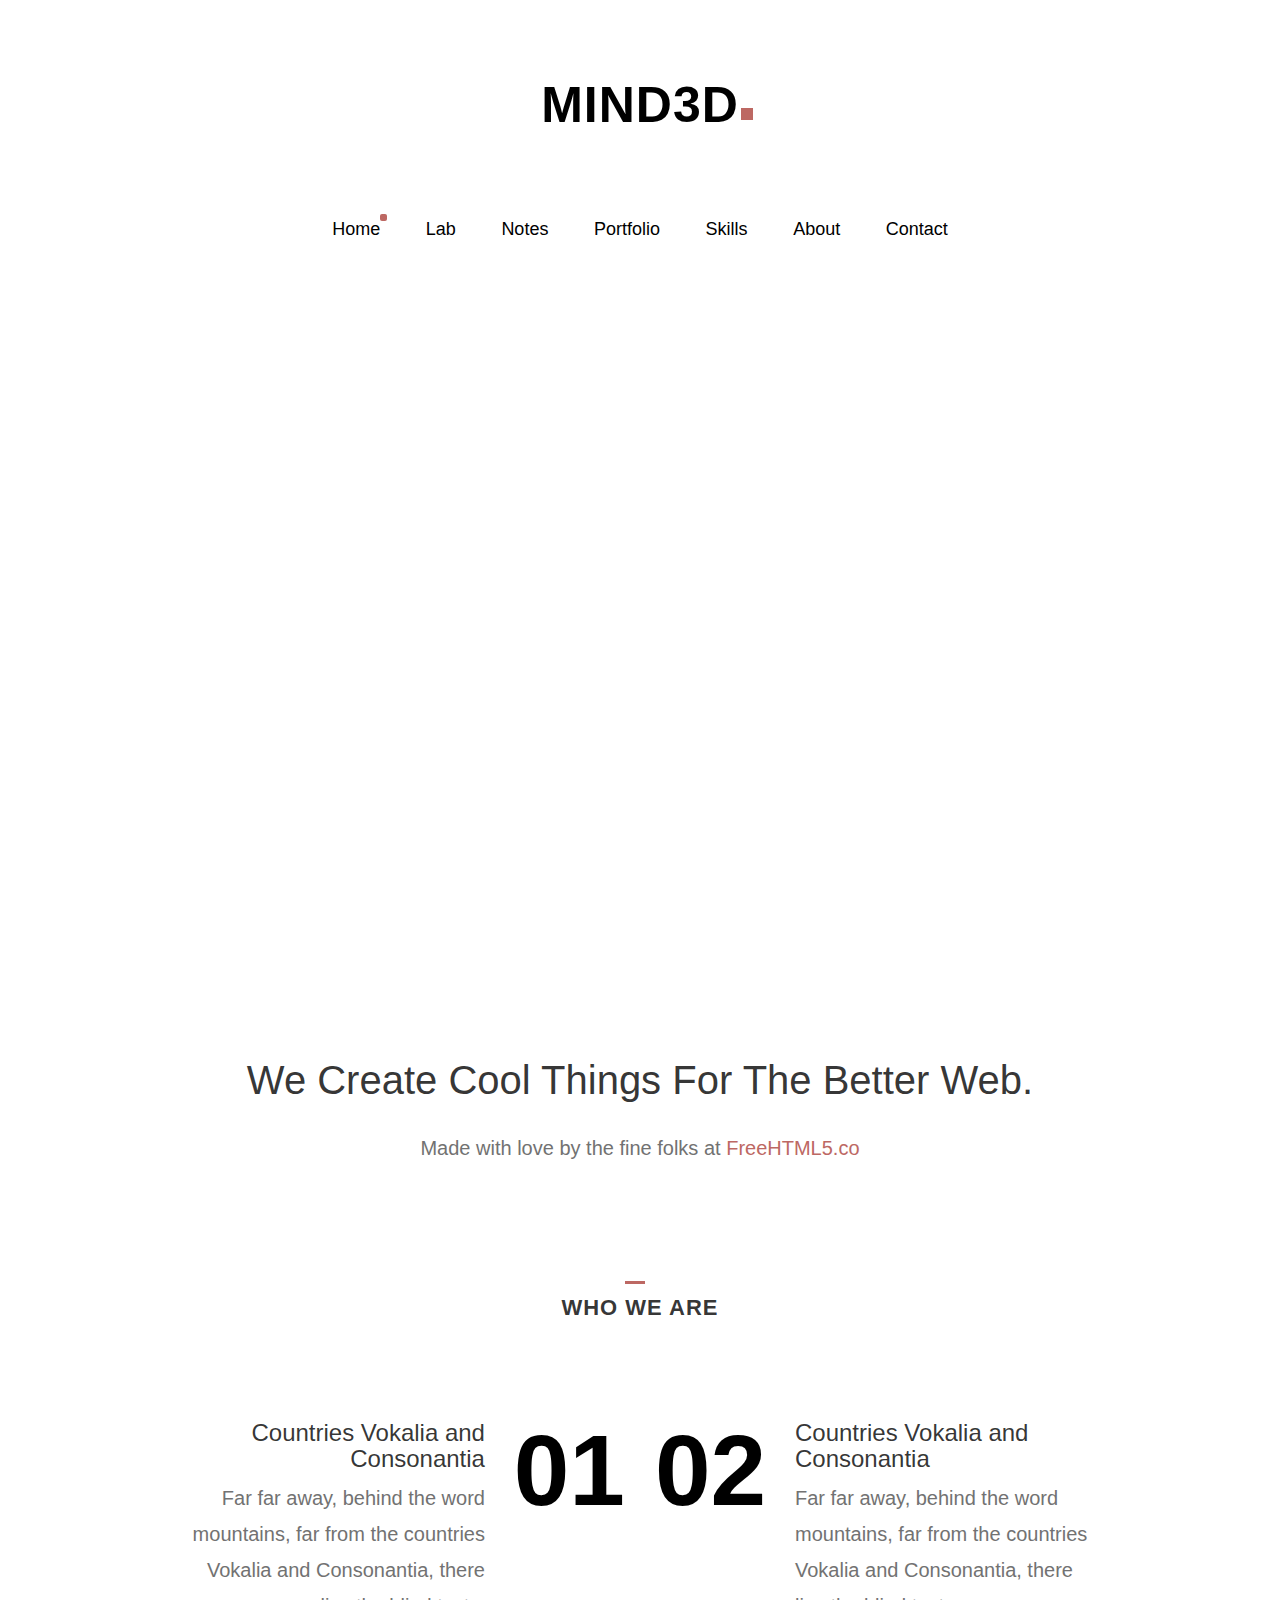
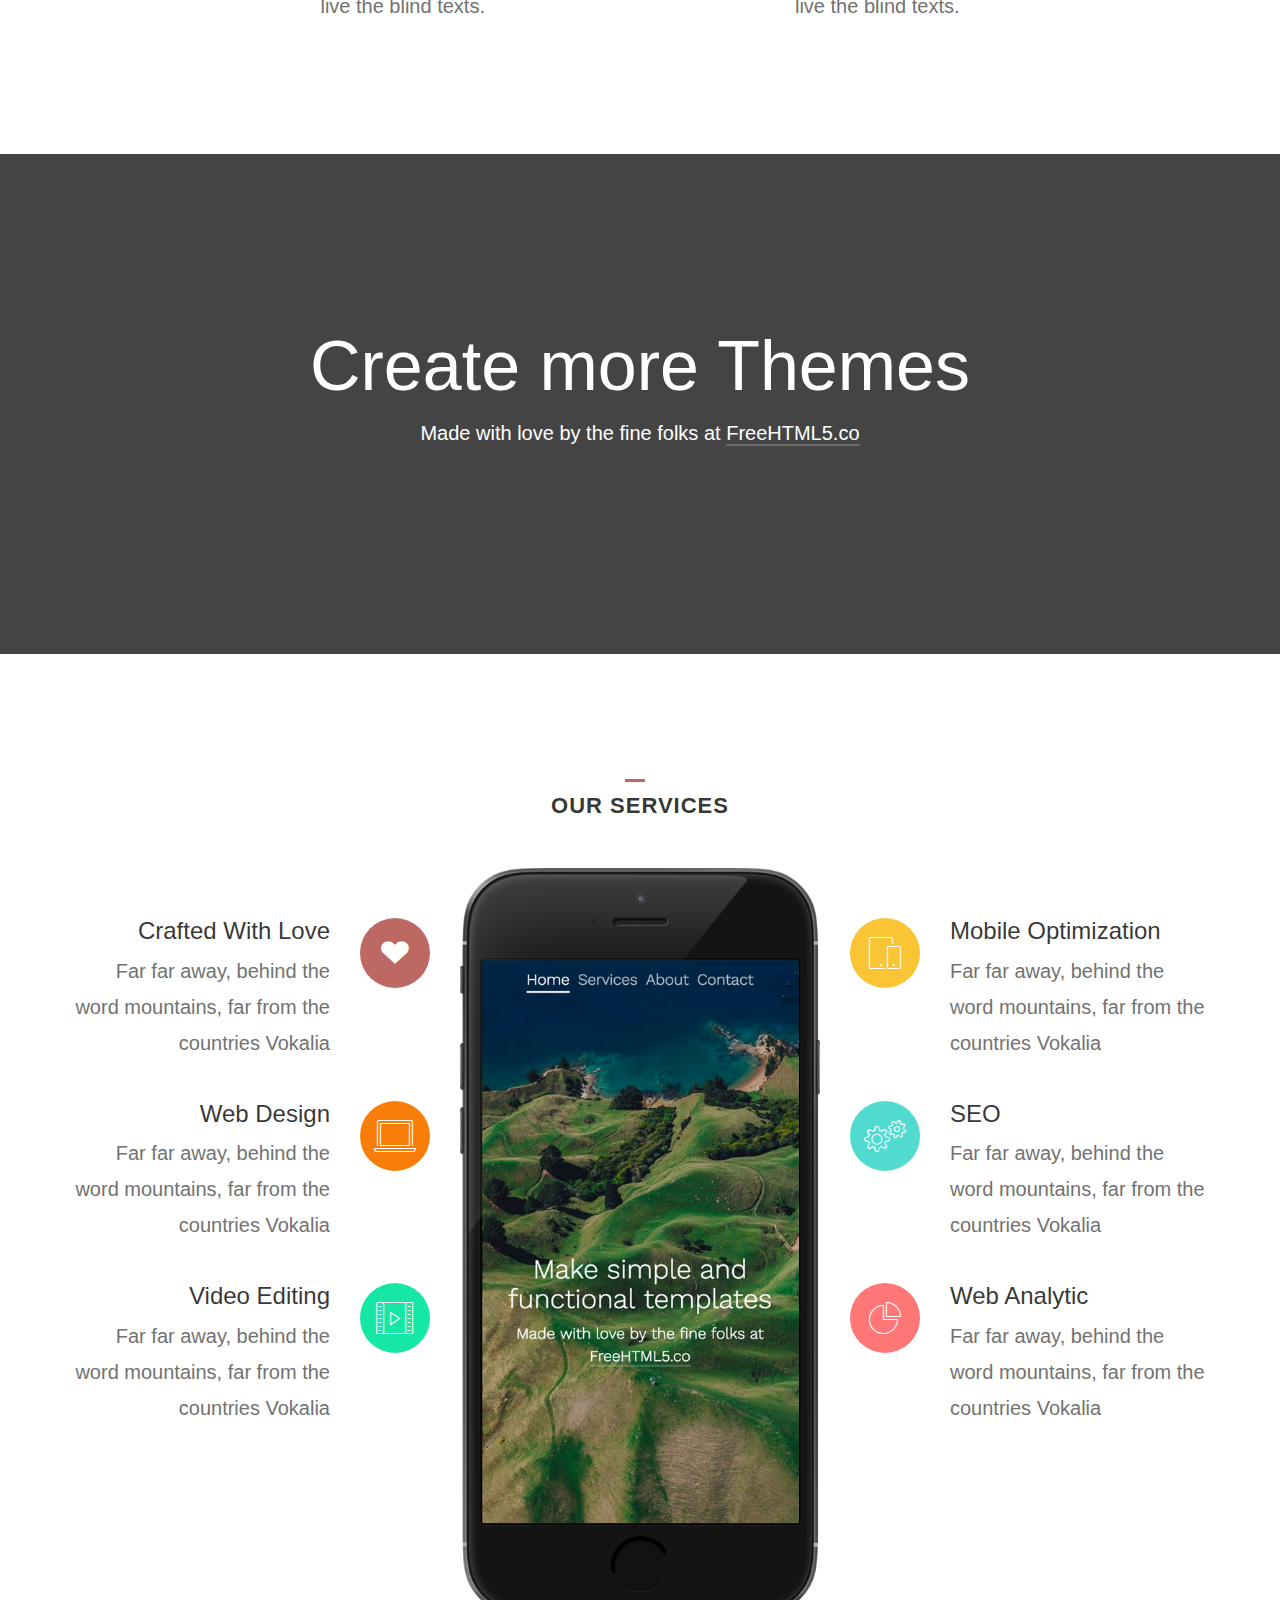
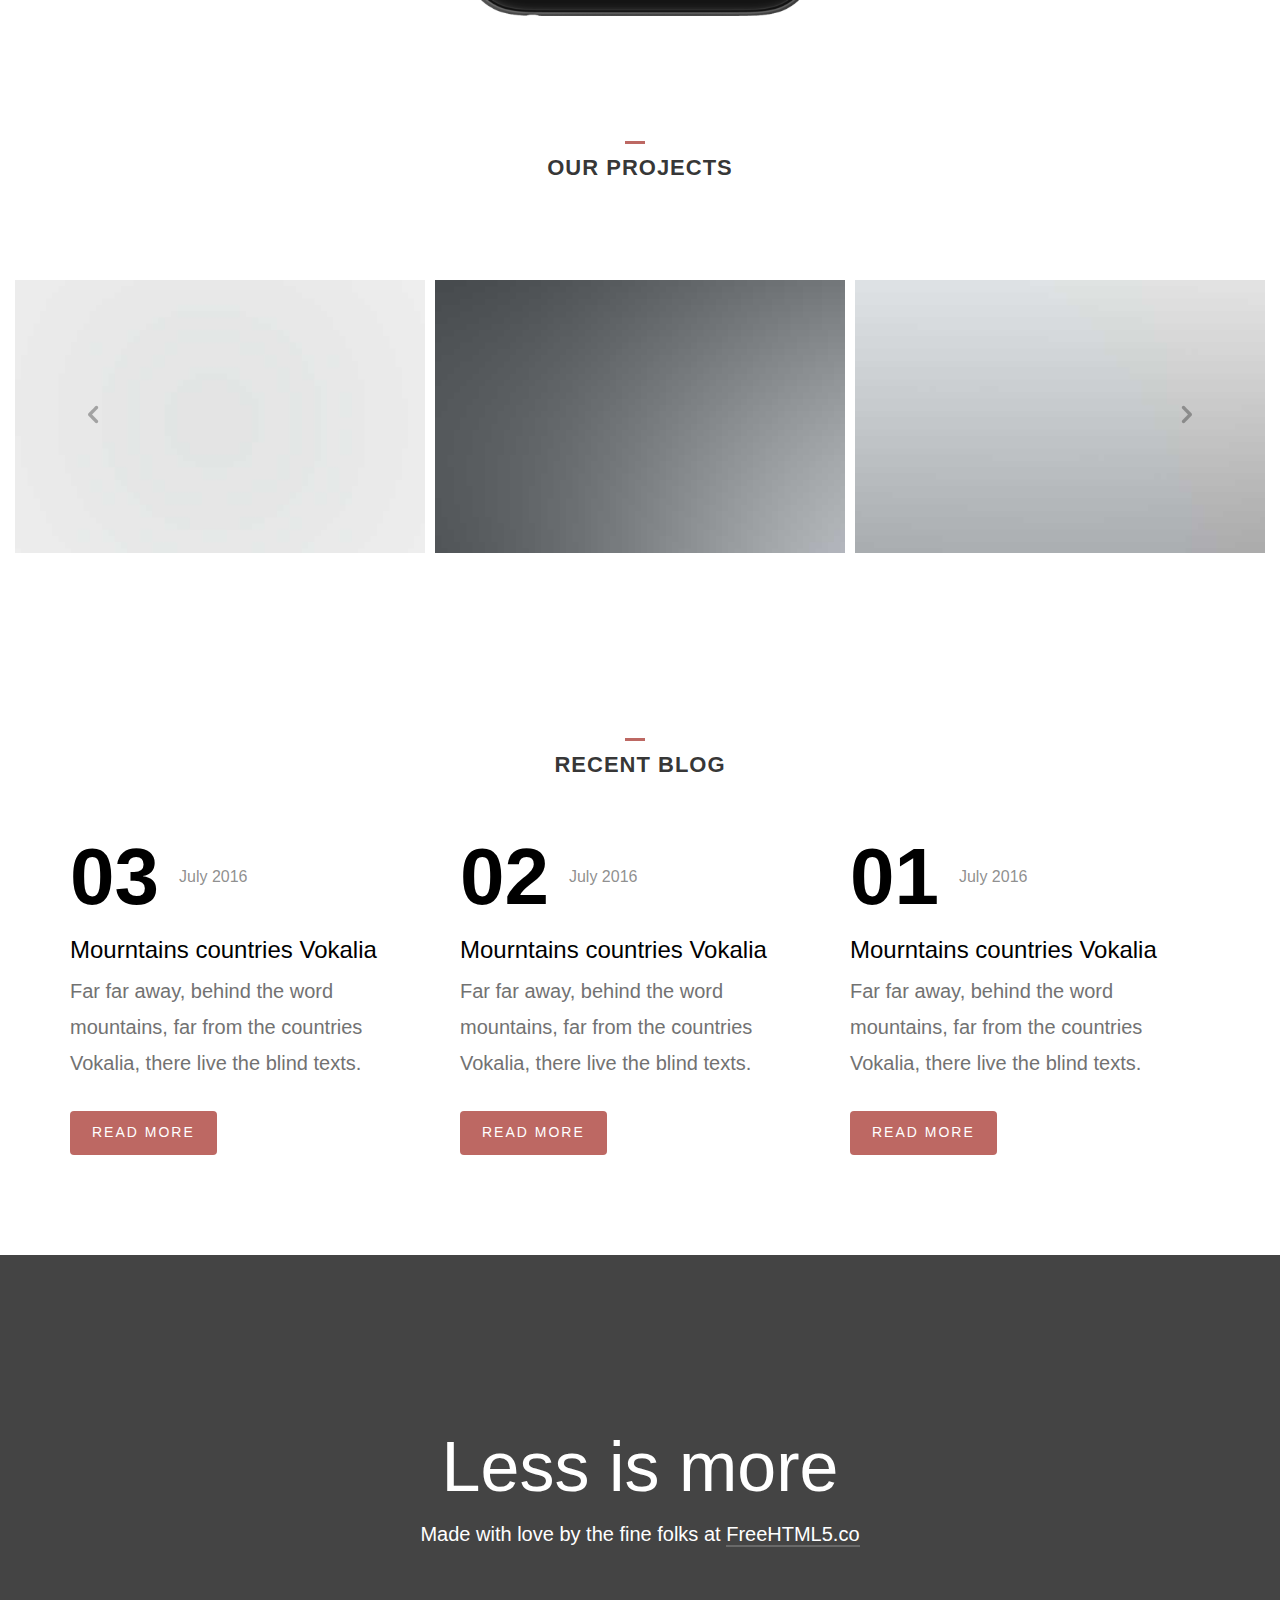
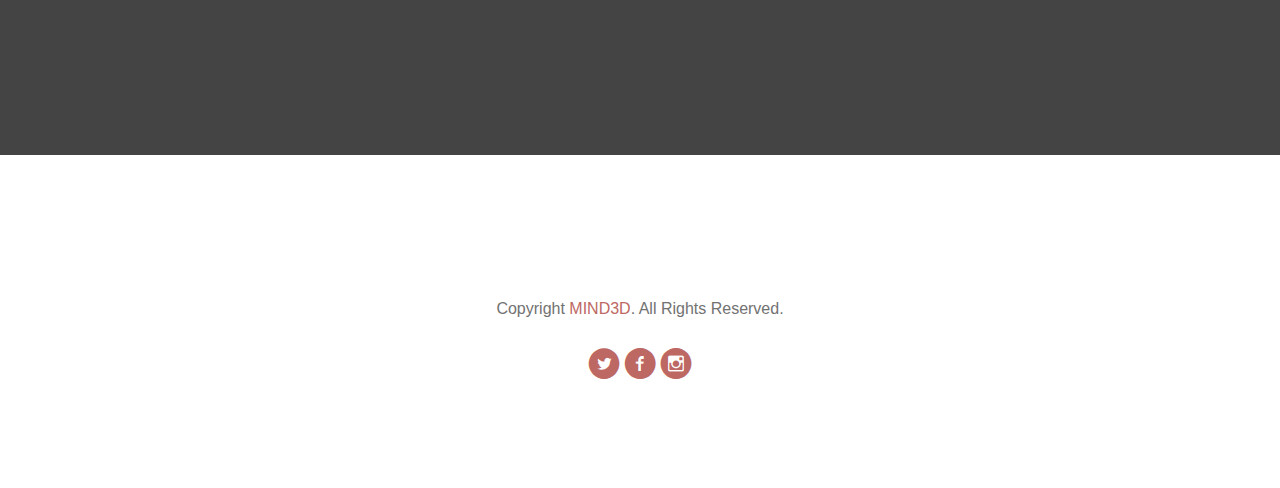
==== commit 36ac68c3: "change menu" ====
--- a/index.html
+++ b/index.html
@@ -6,7 +6,7 @@
 	<head>
 	<meta charset="utf-8">
 	<meta http-equiv="X-UA-Compatible" content="IE=edge">
-	<title>MIND3D &mdash; 100% Free Fully Responsive HTML5 Template by FREEHTML5.co</title>
+	<title>MIND3D</title>
 	<meta name="viewport" content="width=device-width, initial-scale=1">
 	<meta name="description" content="Free HTML5 Template by FREEHTML5.CO" />
 	<meta name="keywords" content="free html5, free template, free bootstrap, html5, css3, mobile first, responsive" />
@@ -72,6 +72,8 @@
 			<nav id="fh5co-main-nav" role="navigation">
 				<ul>
 					<li><a href="index.html" class="active">Home</a></li>
+					<li><a href="Lab.html">Lab</a></li>
+					<li><a href="notes.html">Notes</a></li>
 					<li><a href="Portfolio.html">Portfolio</a></li>
 					<li><a href="Skills.html">Skills</a></li>
 					<li><a href="about.html">About</a></li>
@@ -82,7 +84,7 @@
 	</header>
 
 	<div class="owl-carousel owl-carousel1 owl-carousel-fullwidth fh5co-light-arrow animate-box" data-animate-effect="fadeIn">
-		<div class="item"><a href="images/featured-1.jpg" class="image-popup"><img src="images/featured-1.jpg" alt="image"></a></div>
+		<div class="item"><a href="images/header-bg.png" class="image-popup"><img src="images/header-bg.png" alt="image"></a></div>
 		<div class="item"><a href="images/featured-2.jpg" class="image-popup"><img src="images/featured-2.jpg" alt="image"></a></div>
 	</div>
 
@@ -121,7 +123,7 @@
 			</div>
 		</div>
 	</div><!-- end fh5co-common-section -->
-	<div class="fh5co-parallax" style="background-image: url(images/hero-1.jpg);" data-stellar-background-ratio="0.5">
+	<div class="fh5co-parallax" style="background-image: url(images/header-bg.jpg);" data-stellar-background-ratio="0.5">
 		<div class="overlay"></div>
 		<div class="container">
 			<div class="row">
@@ -370,7 +372,7 @@
 			<div class="container">
 				<div class="row">
 					<div class="col-md-8 col-md-offset-2 text-center">
-						<p>Copyright 2016 Free Html5 <a href="#">MIND3D</a>. All Rights Reserved. <br>Made with <i class="icon-heart3 love"></i> by <a href="http://freehtml5.co/" target="_blank">Freehtml5.co</a> / Demo Images: <a href="https://www.pexels.com/" target="_blank">Pexels</a> &amp; <a href="http://plmd.me/" target="_blank">PLMD</a> </p>
+						<p>Copyright <a href="#">MIND3D</a>. All Rights Reserved. </p>
 						<p class="fh5co-social-icons">
 							<a href="#"><i class="icon-twitter-with-circle"></i></a>
 							<a href="#"><i class="icon-facebook-with-circle"></i></a>
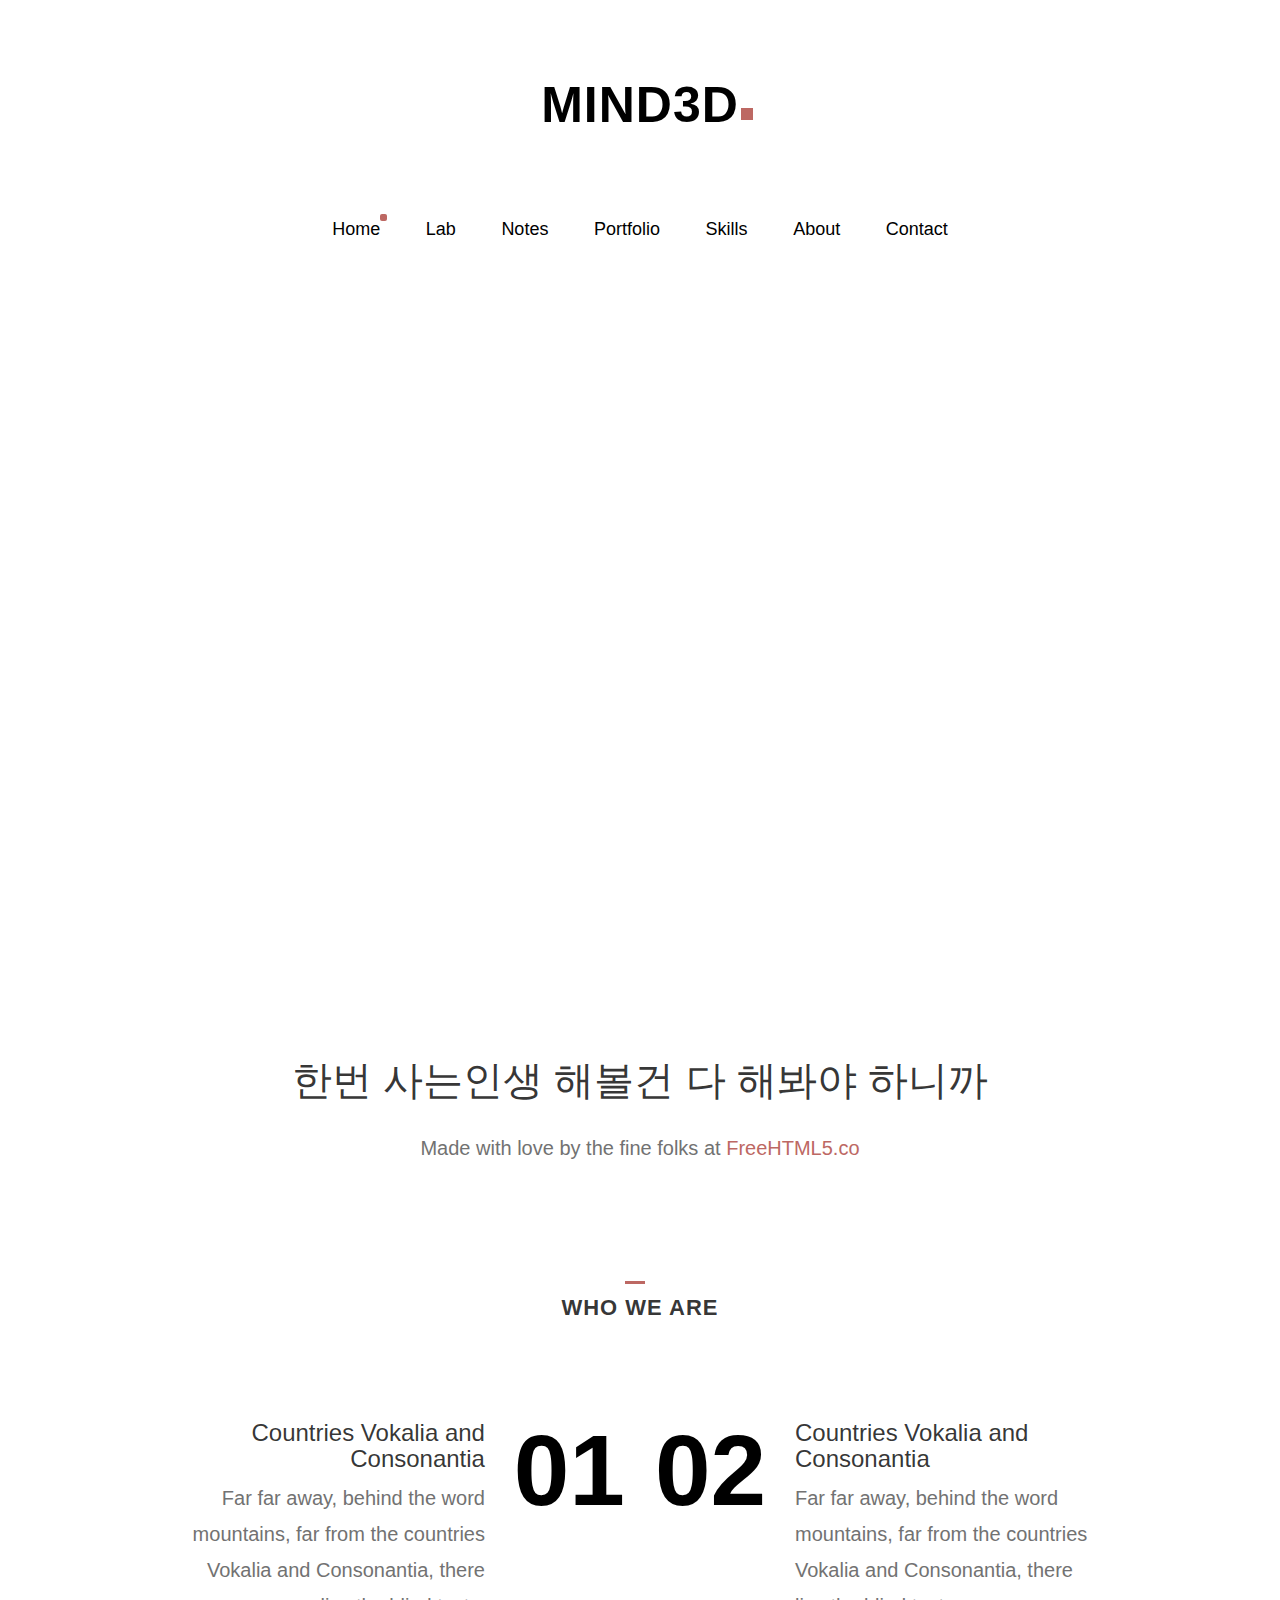
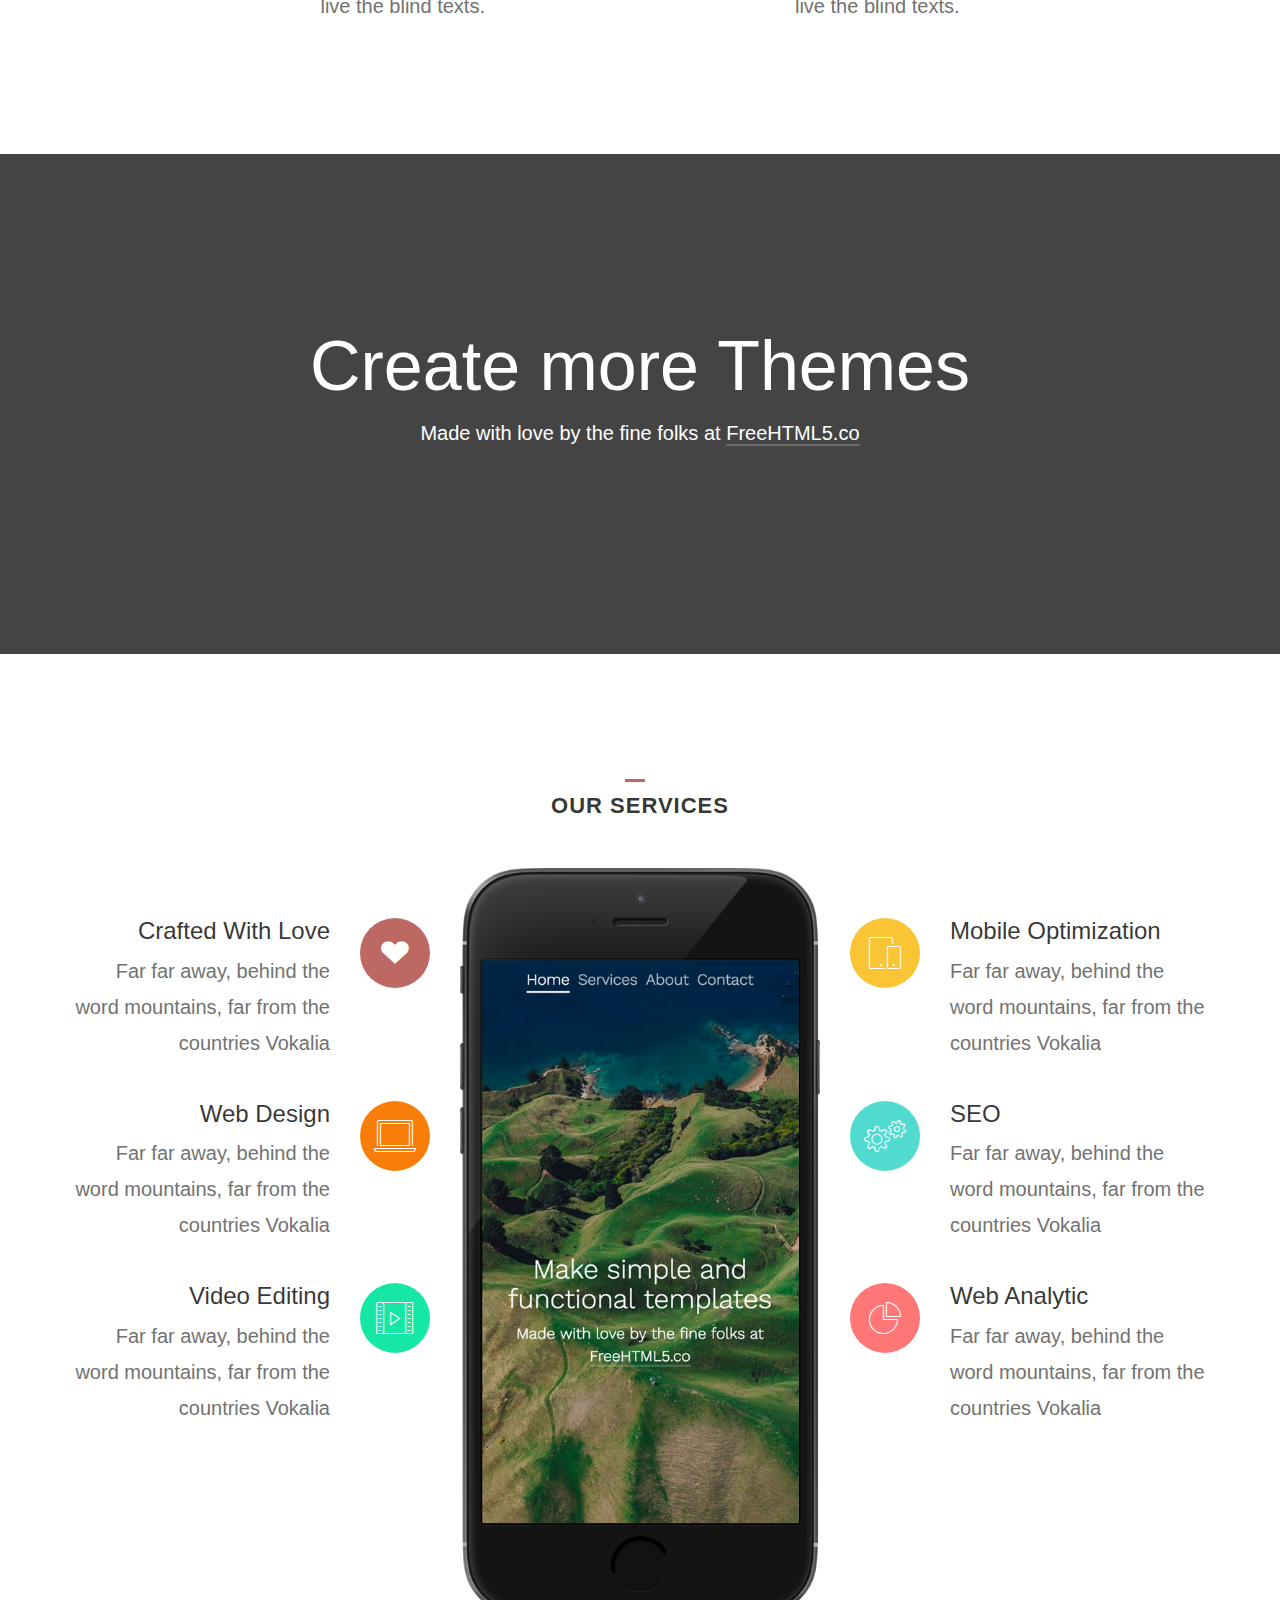
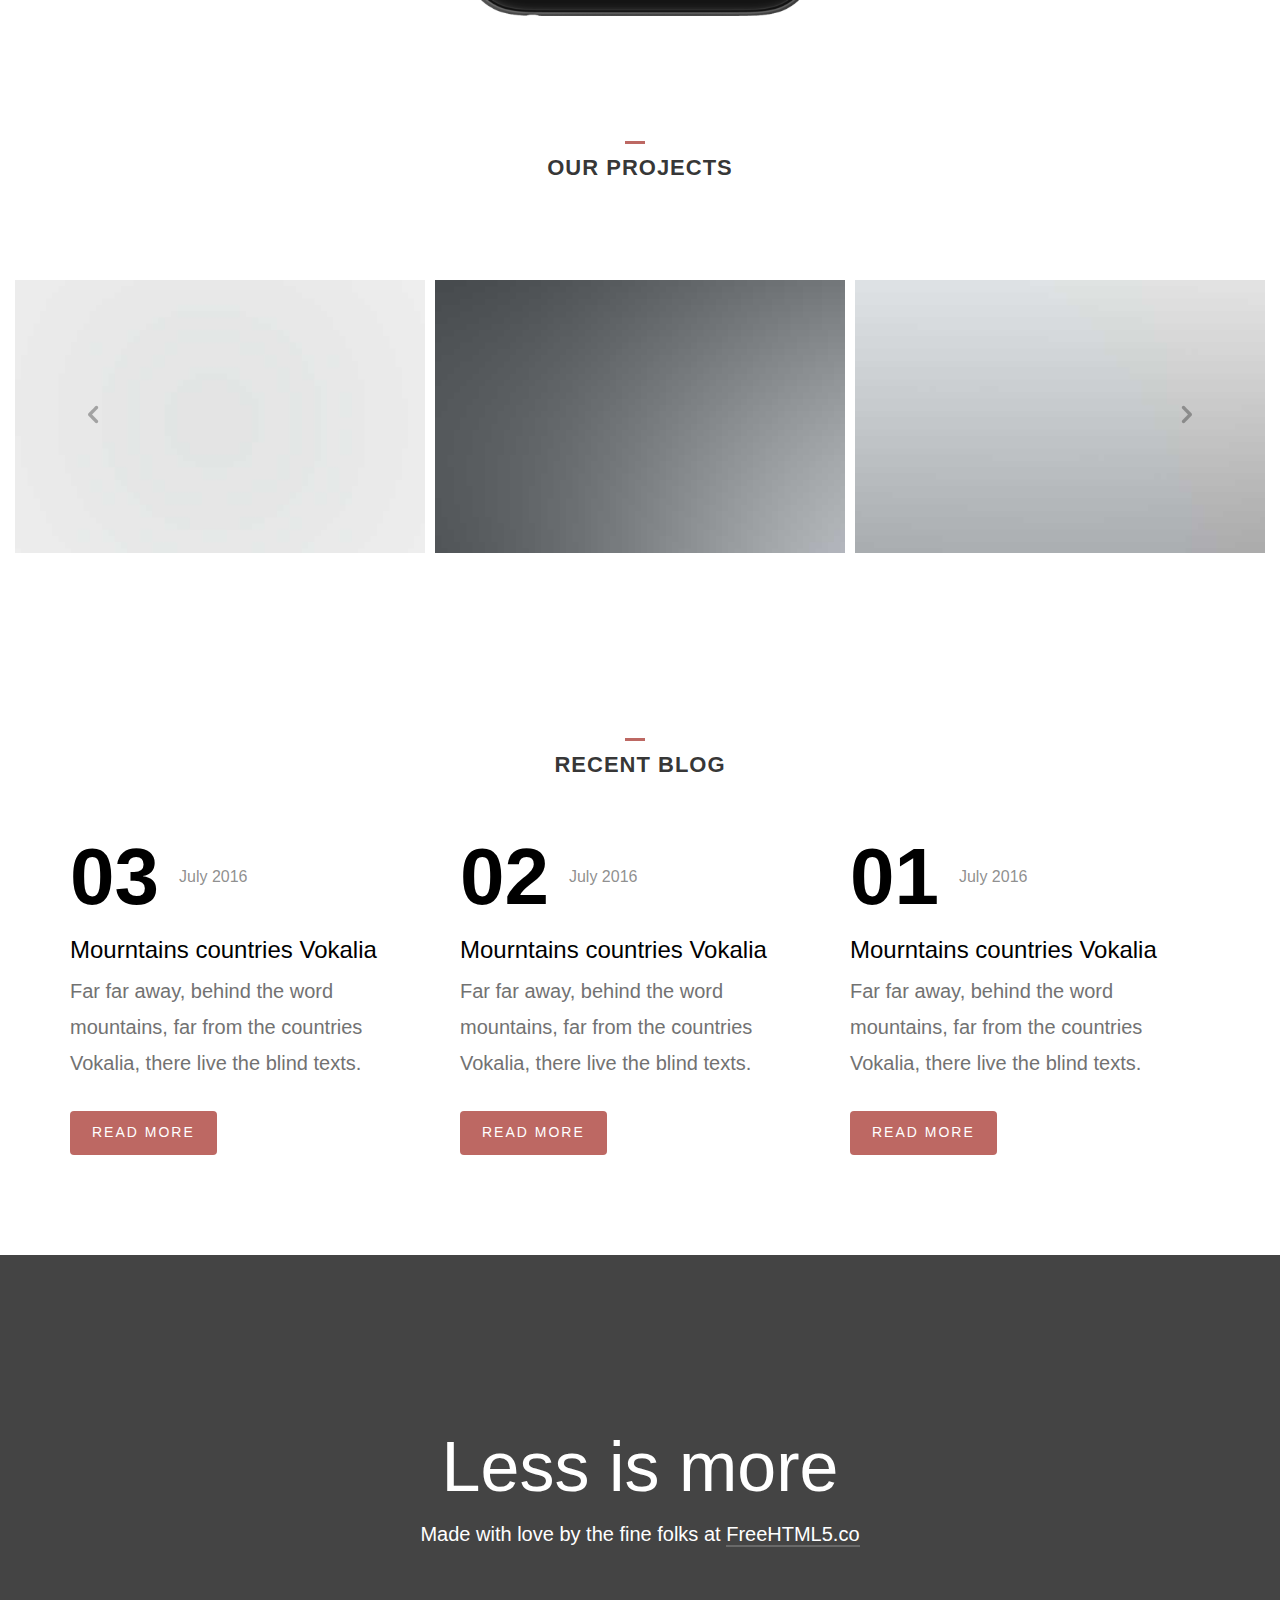
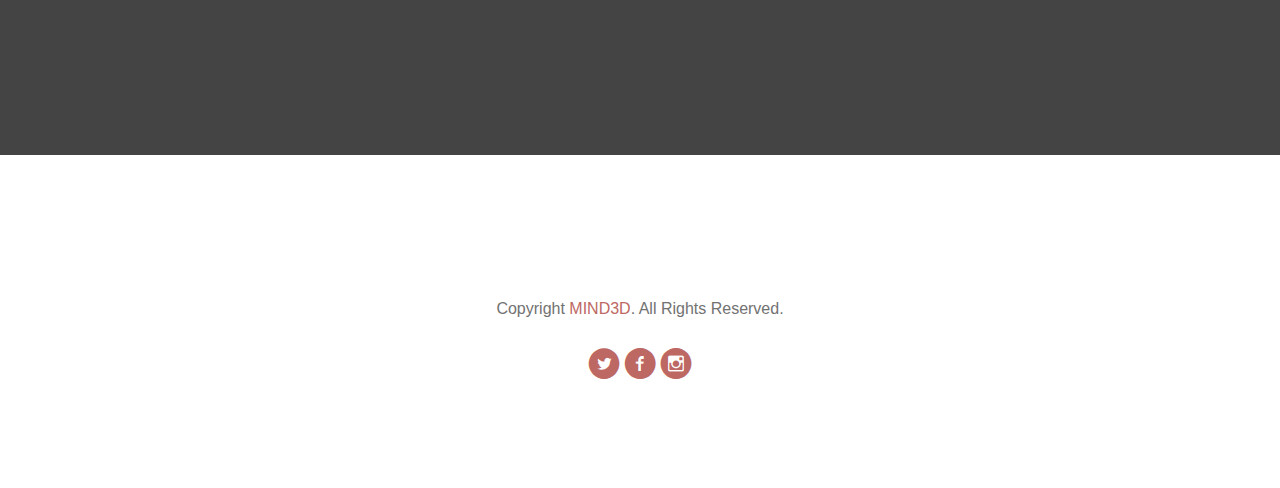
==== commit c5f1373a: "add" ====
--- a/index.html
+++ b/index.html
@@ -92,7 +92,7 @@
 		<div class="container">
 			<div class="row">
 				<div class="col-md-12 text-center">
-					<h2>We Create Cool Things For The Better Web.</h2>
+					<h2>한번 사는인생 해볼건 다 해봐야 하니까</h2>
 					<p>Made with love by the fine folks at <a href="http://freehtml5.co">FreeHTML5.co</a></p>
 				</div>
 			</div>
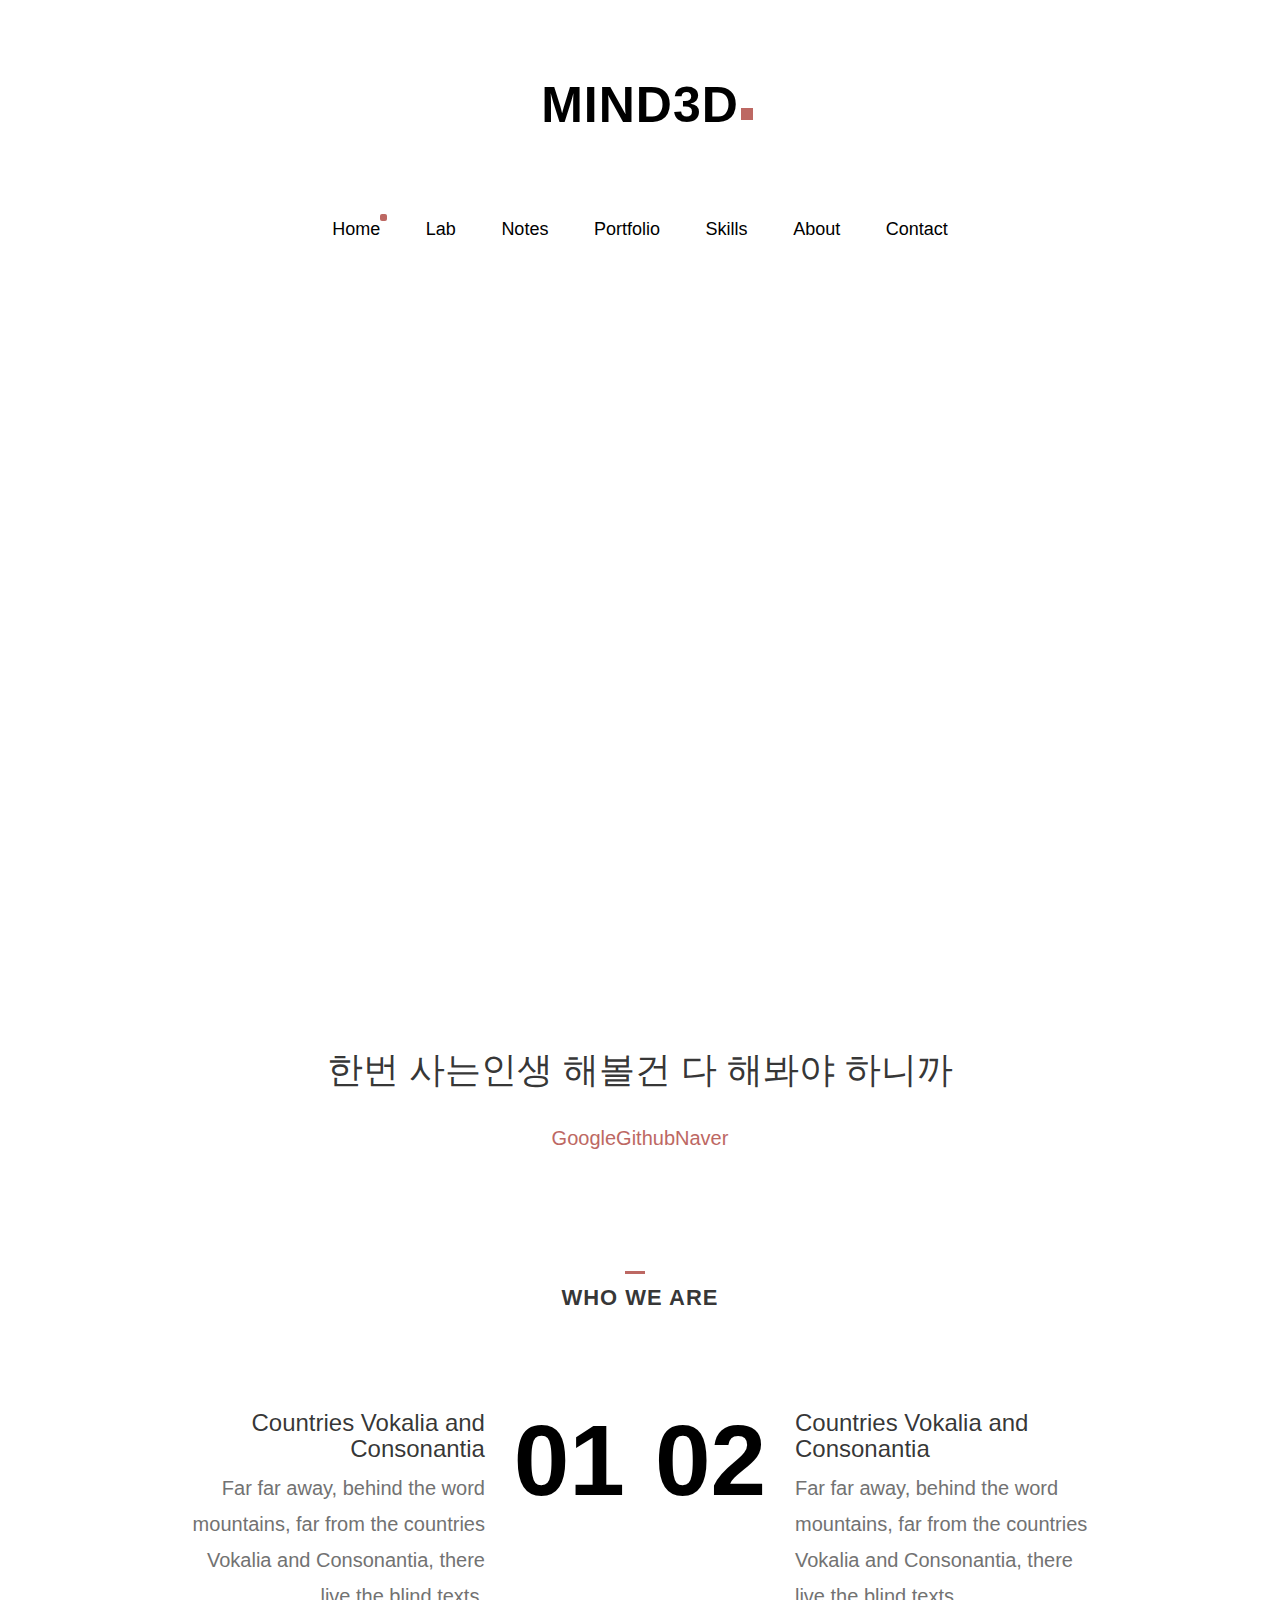
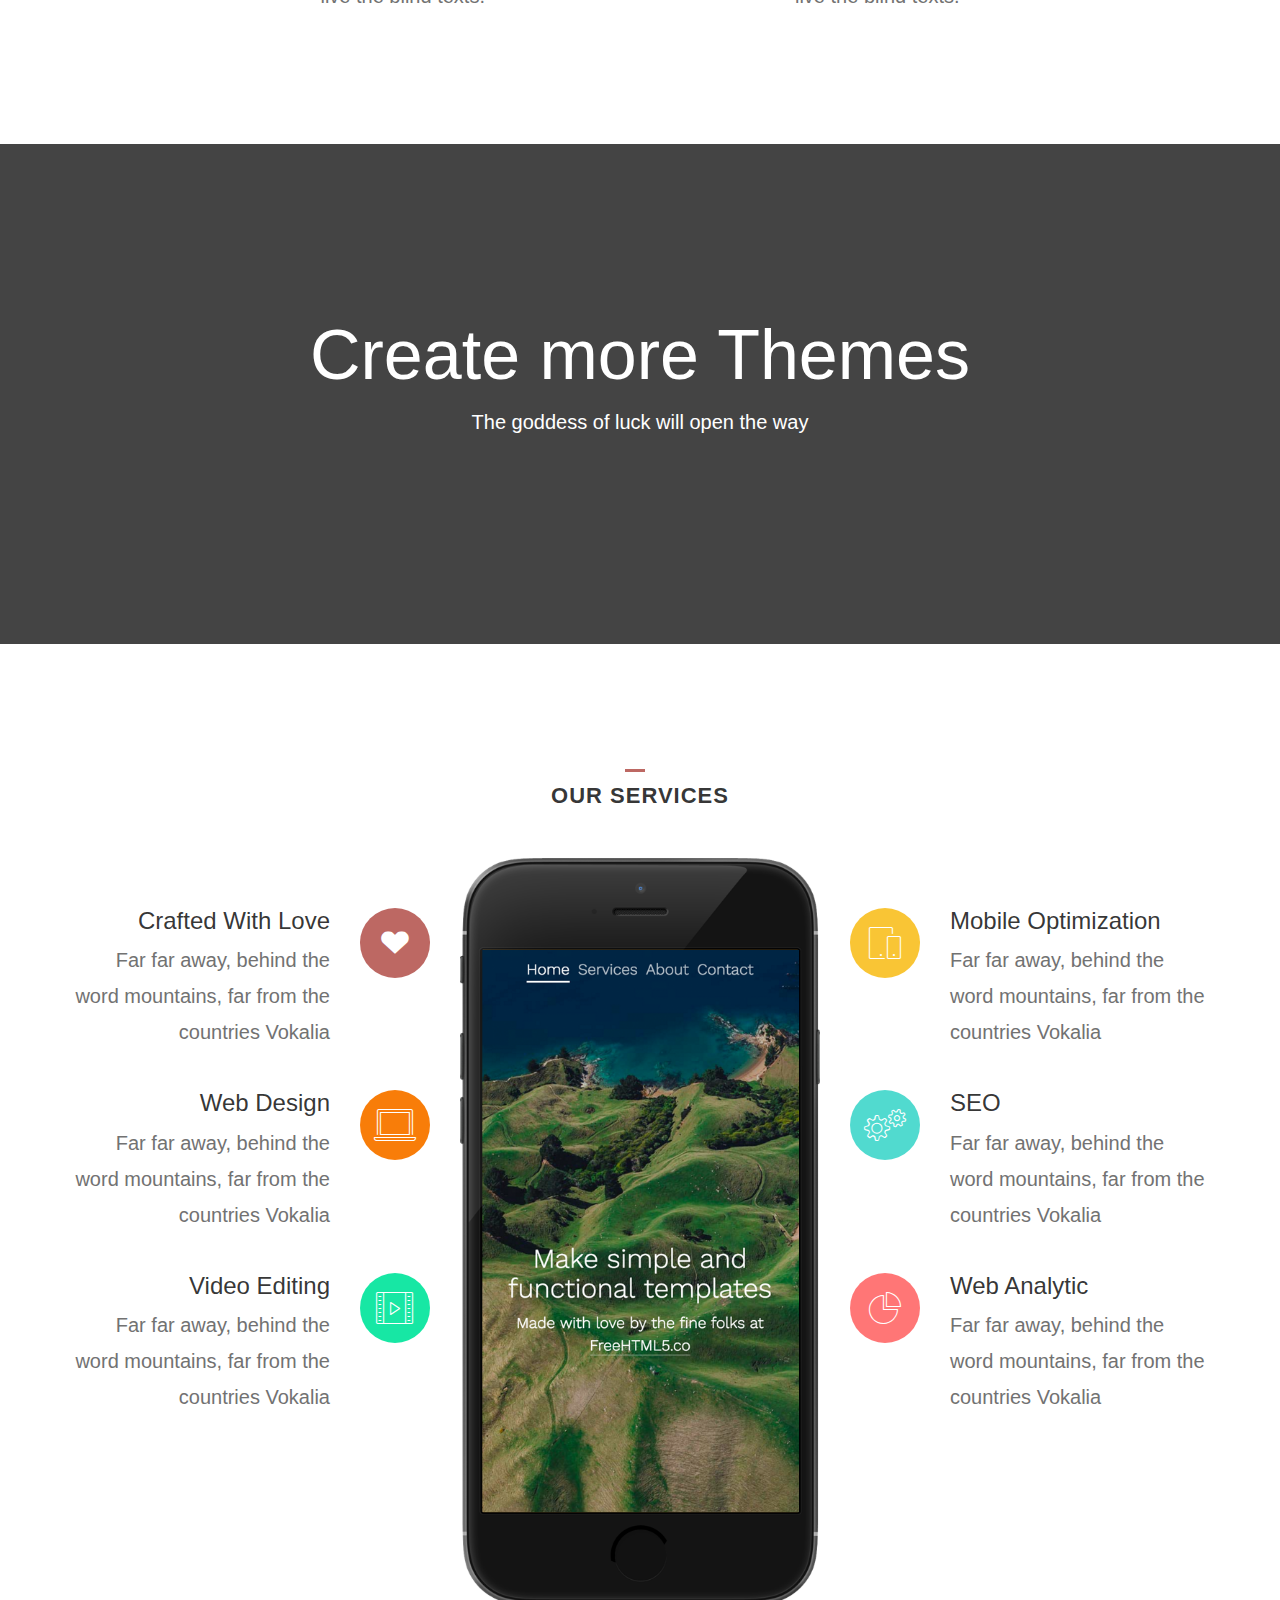
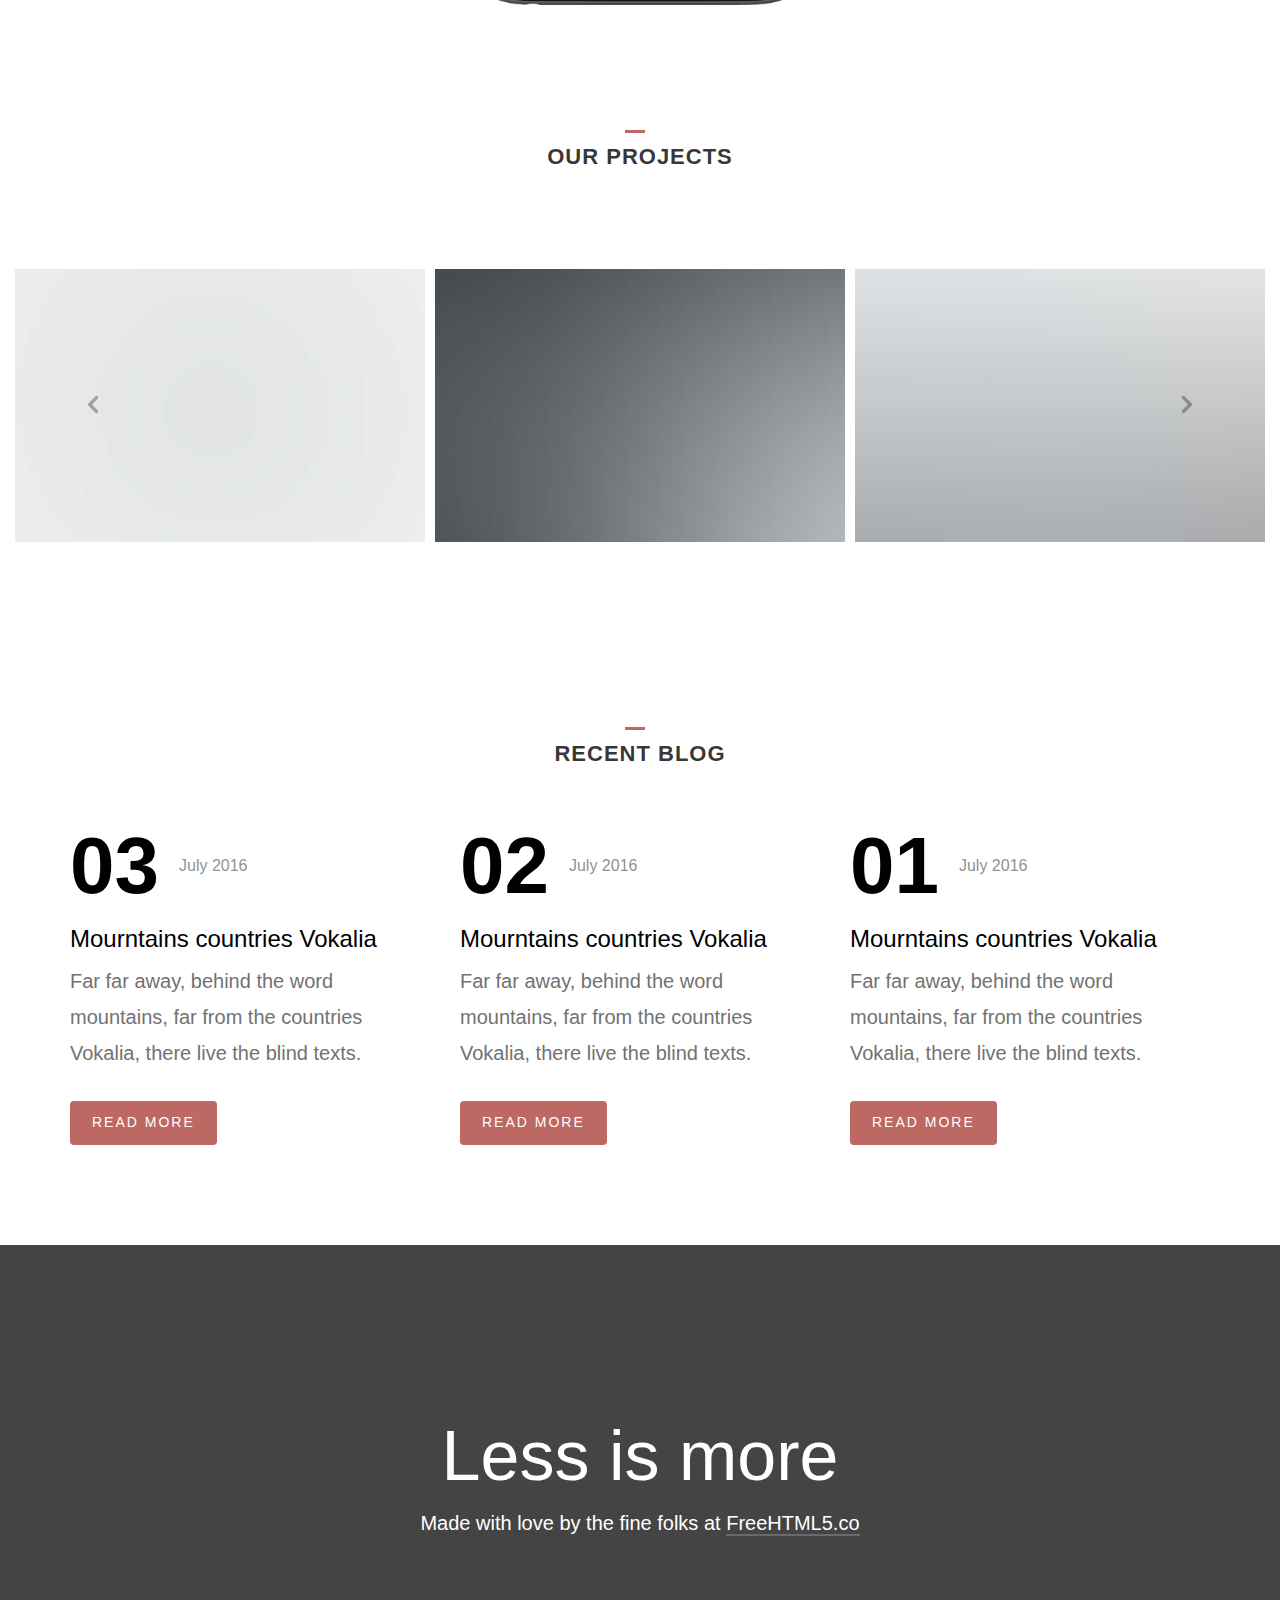
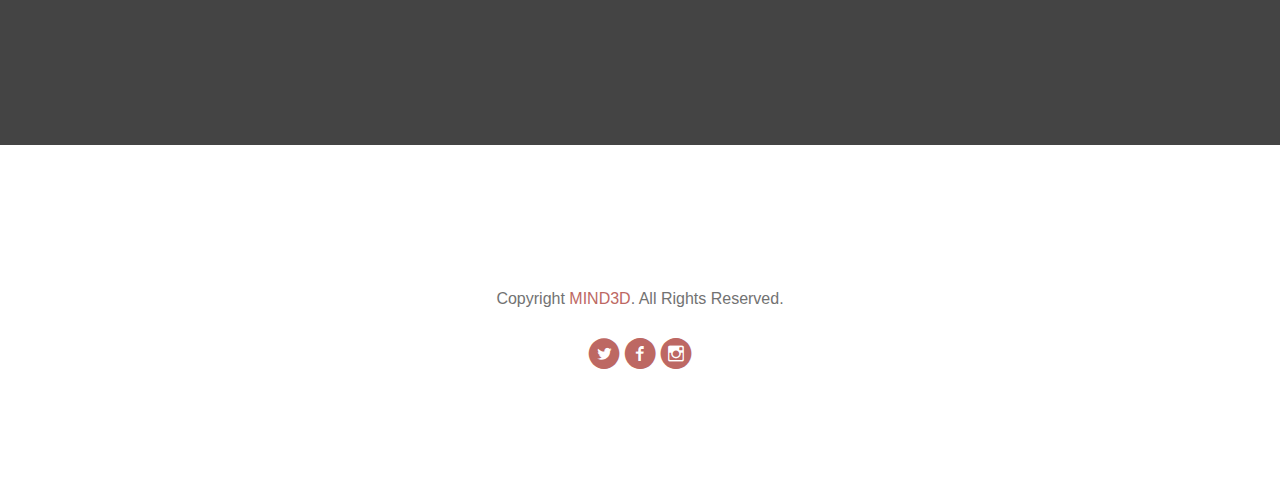
==== commit e3dfb4b5: "add" ====
--- a/index.html
+++ b/index.html
@@ -92,8 +92,8 @@
 		<div class="container">
 			<div class="row">
 				<div class="col-md-12 text-center">
-					<h2>한번 사는인생 해볼건 다 해봐야 하니까</h2>
-					<p>Made with love by the fine folks at <a href="http://freehtml5.co">FreeHTML5.co</a></p>
+					<h1>한번 사는인생 해볼건 다 해봐야 하니까</h1>
+					<p><a href="https://www.google.com/">Google</a><a href="https://github.com/minD3D?tab=repositories">Github</a><a href="https://www.naver.com/">Naver</a></p>
 				</div>
 			</div>
 		</div>
@@ -130,7 +130,7 @@
 				<div class="col-md-8 col-md-offset-2 col-sm-12 col-sm-offset-0 col-xs-12 col-xs-offset-0 text-center fh5co-table">
 					<div class="fh5co-intro fh5co-table-cell">
 						<h1 class="text-center">Create more Themes</h1>
-						<p>Made with love by the fine folks at <a href="http://freehtml5.co">FreeHTML5.co</a></p>
+						<p>The goddess of luck will open the way</p>
 					</div>
 				</div>
 			</div>
